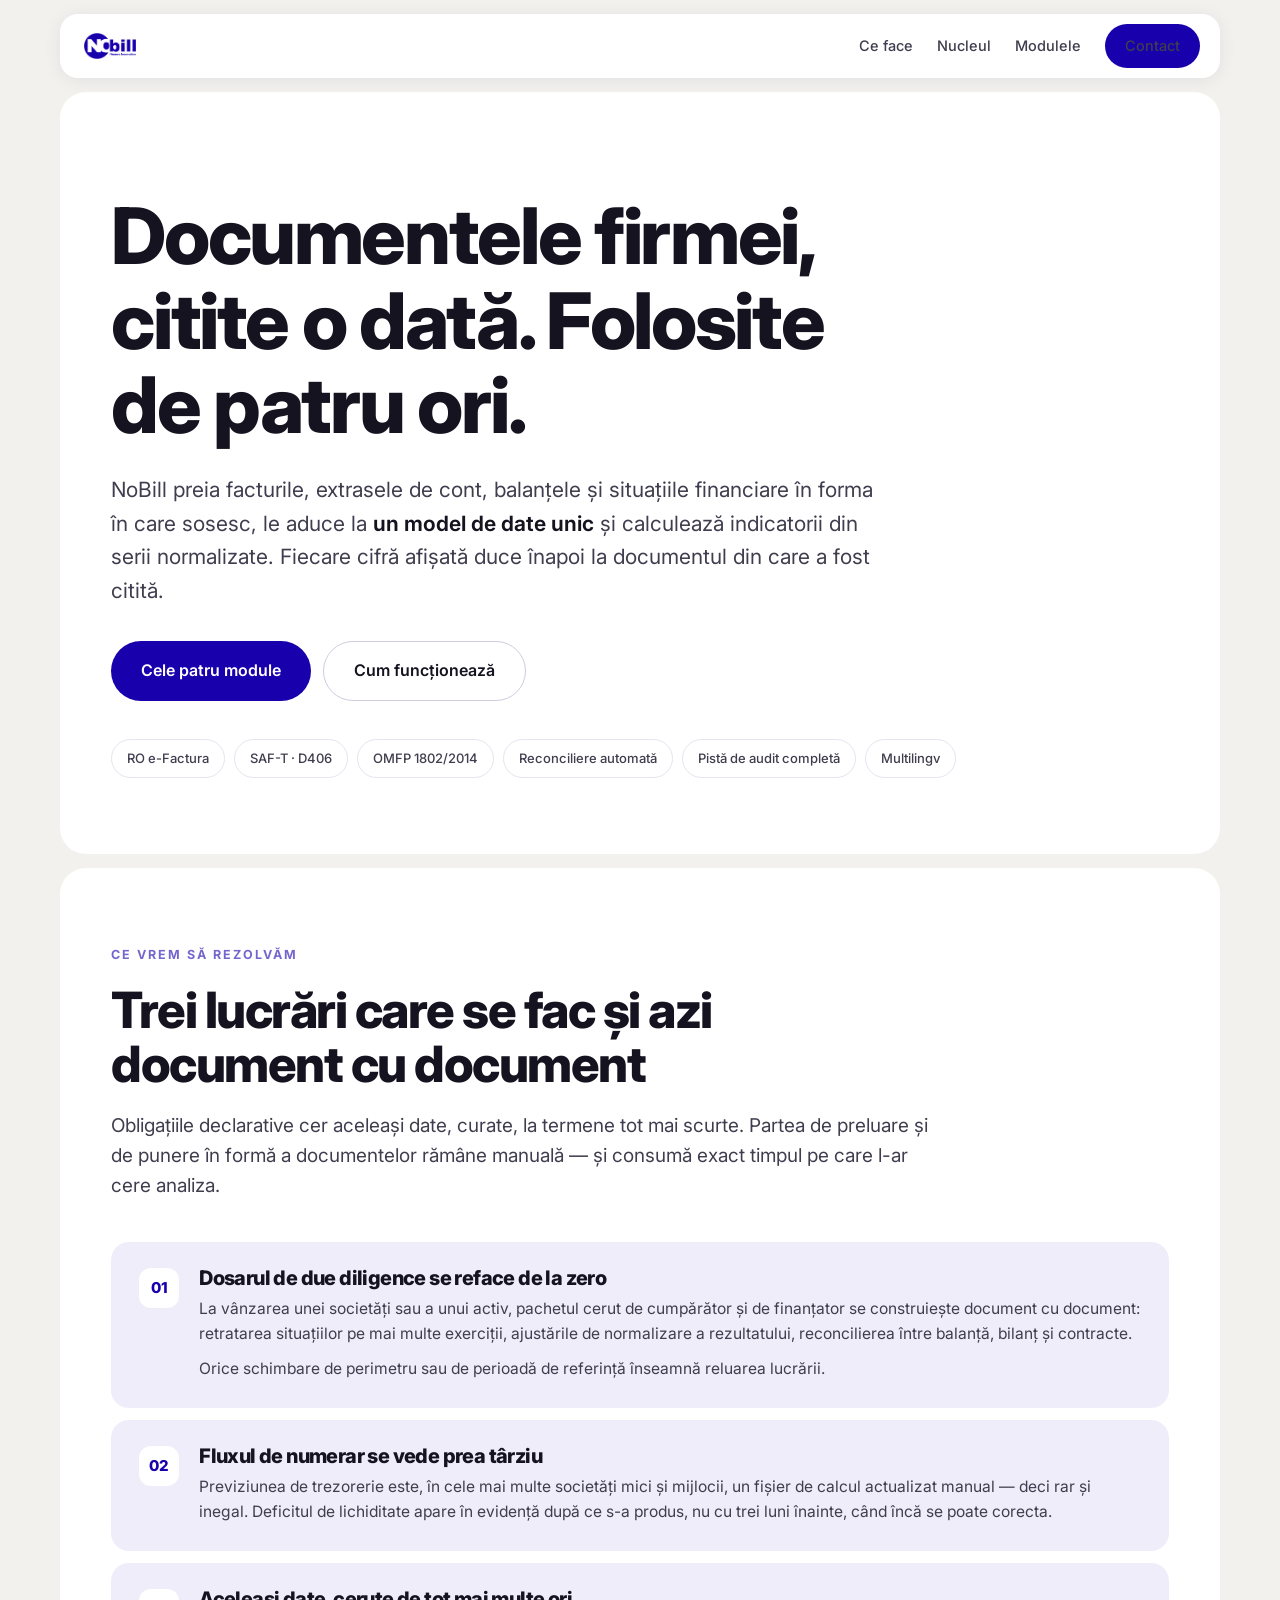
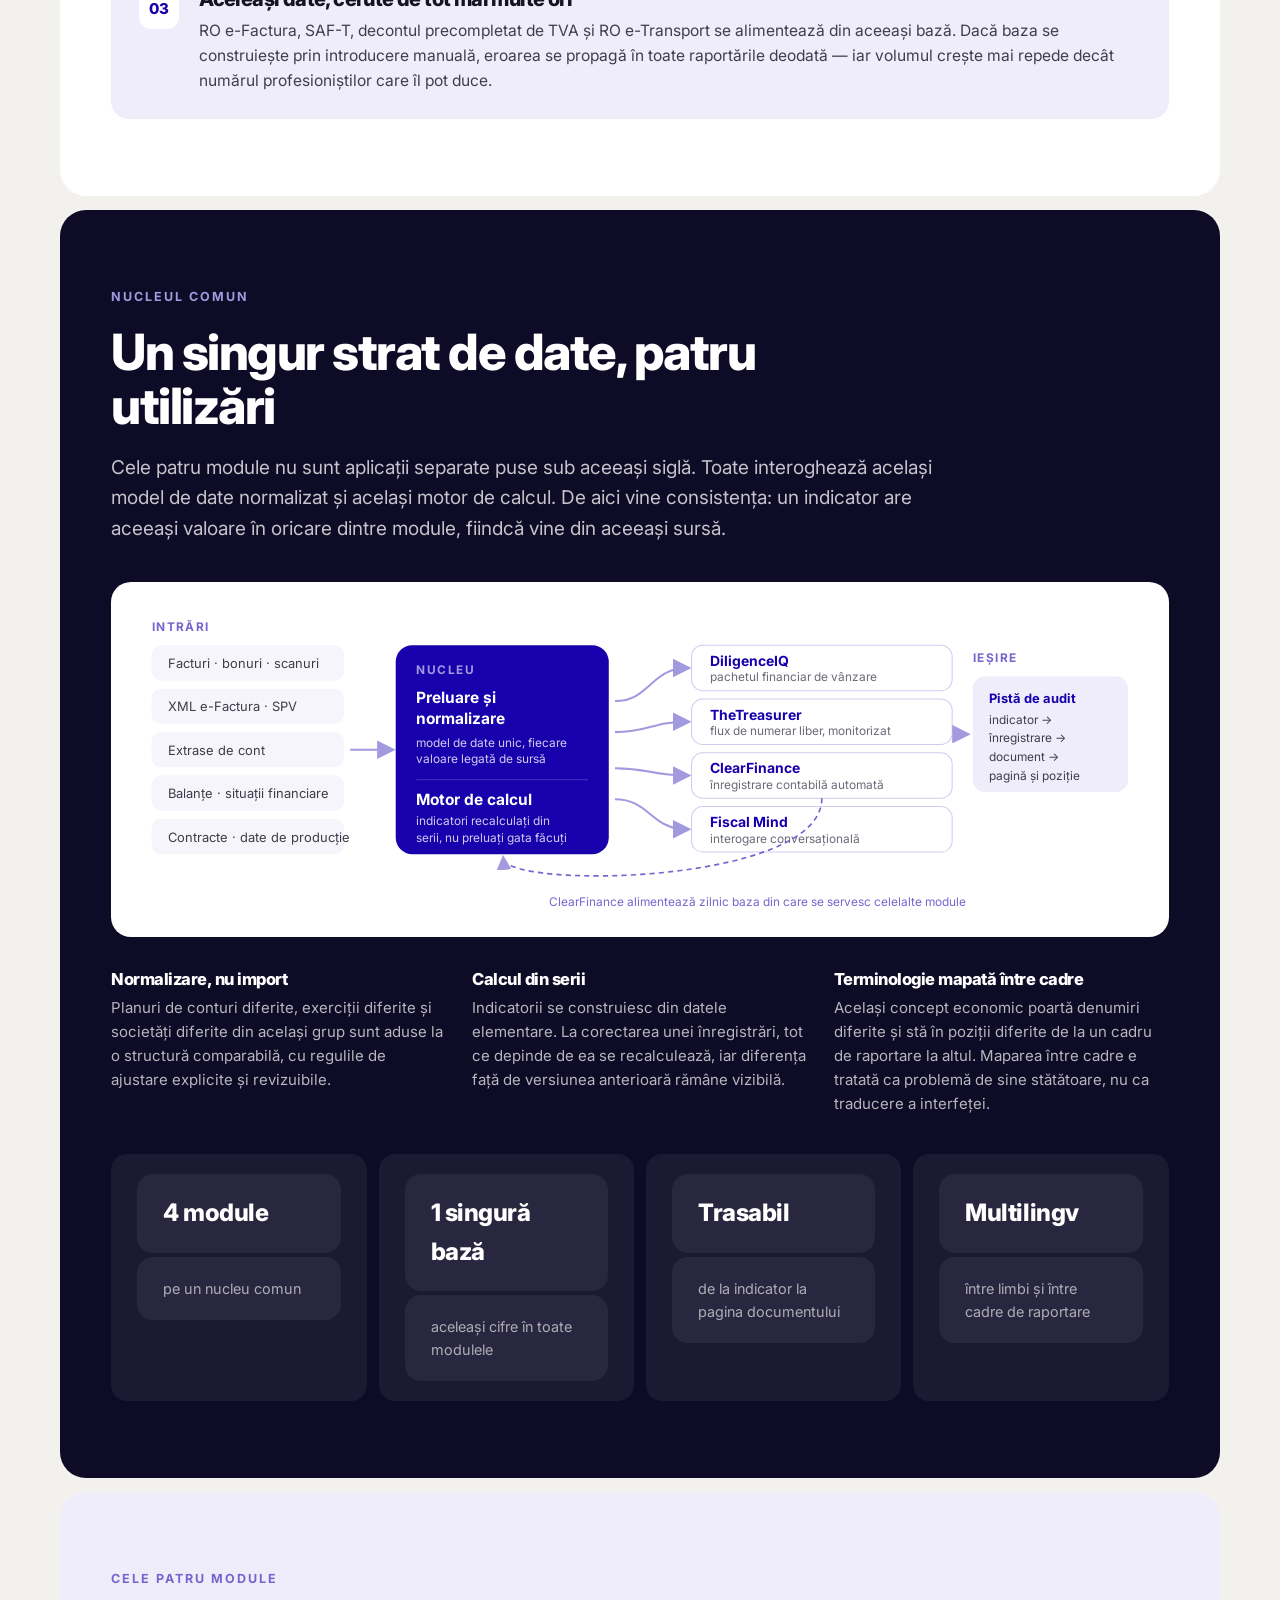
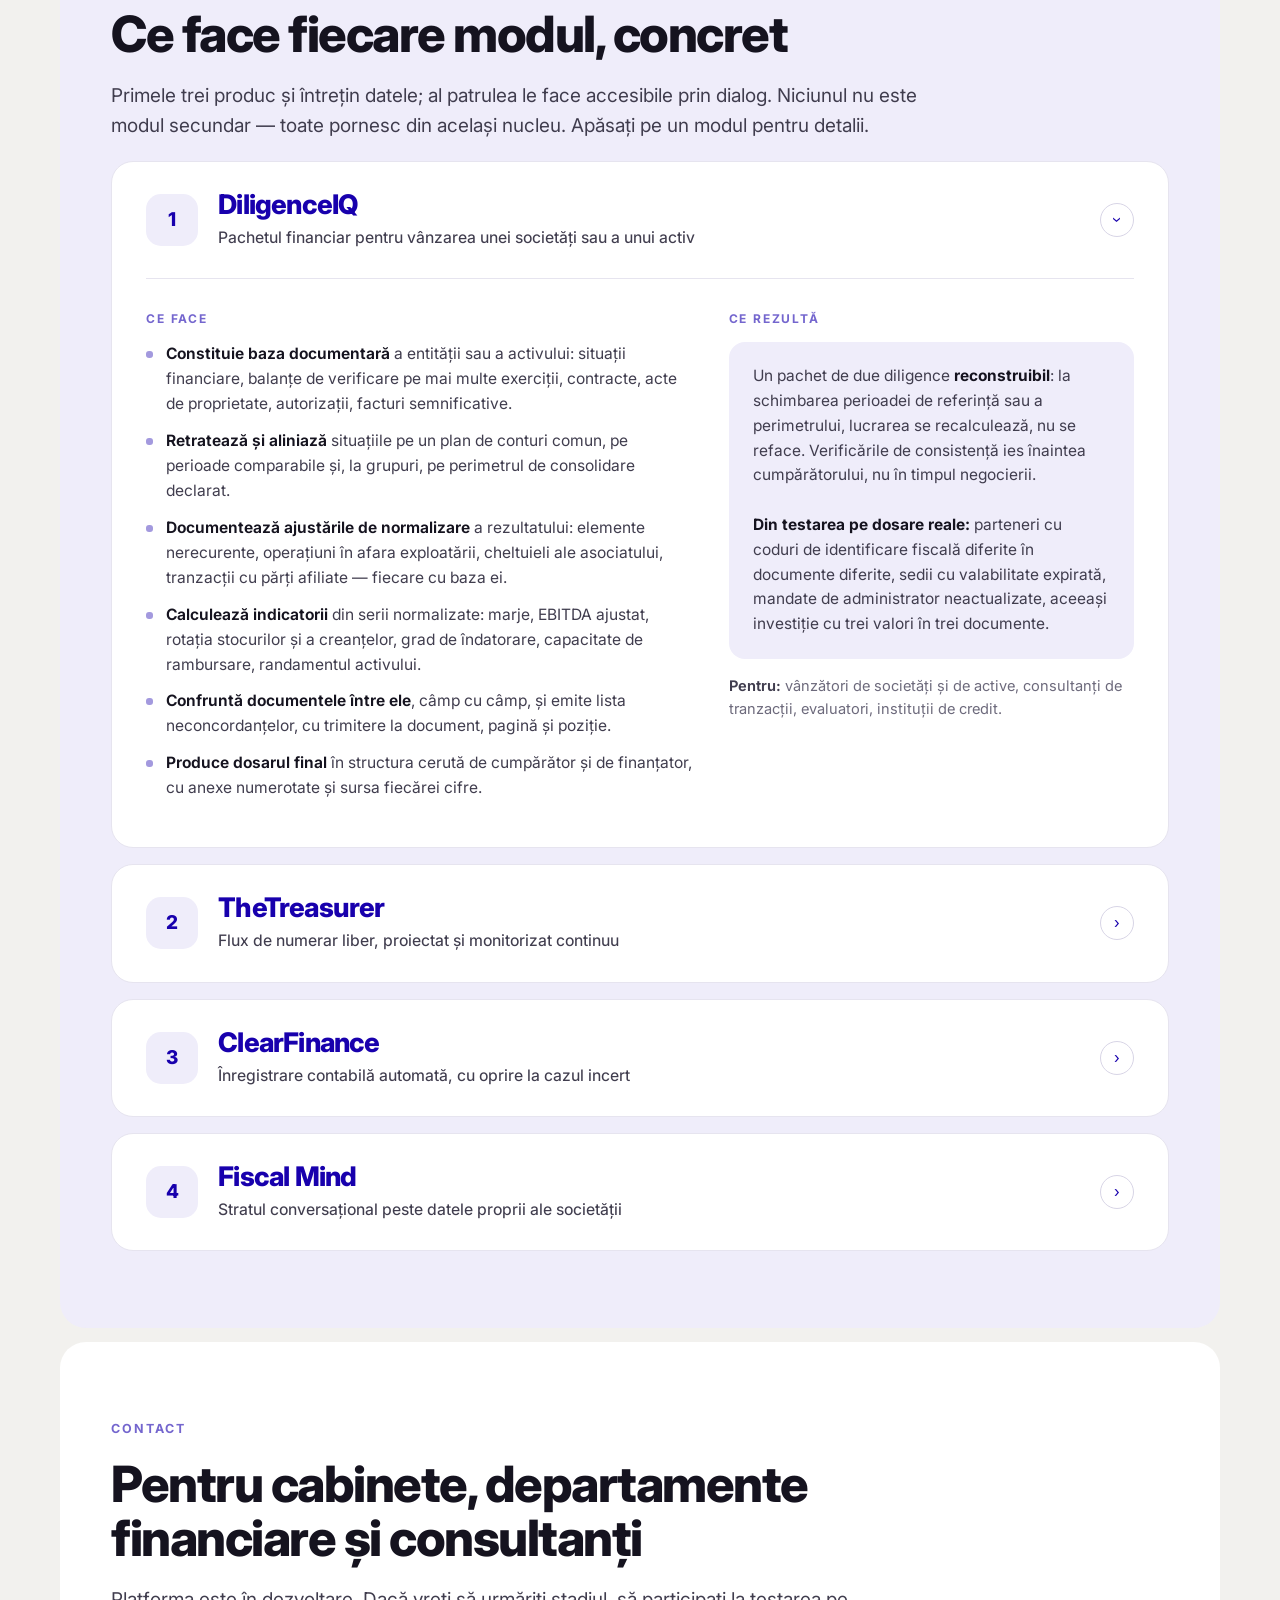
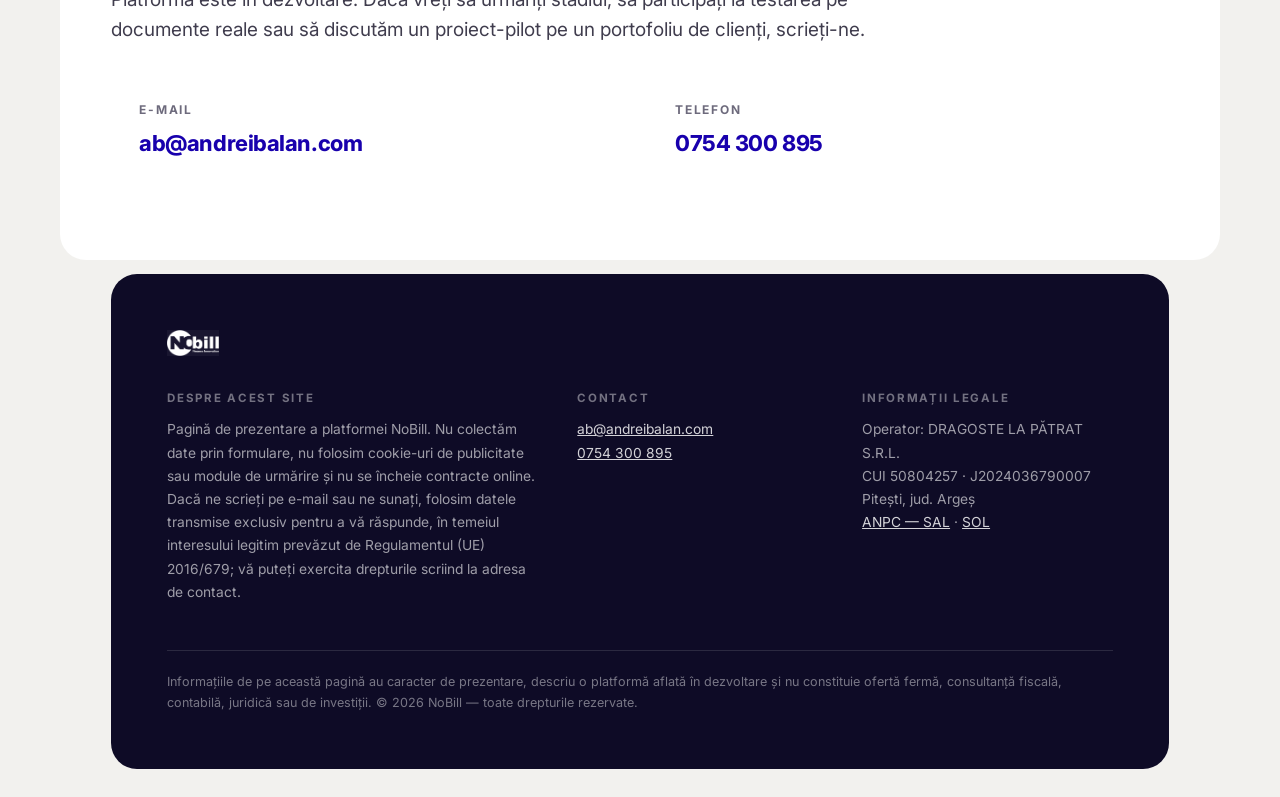
==== index.html @ 93819a1f "Site de prezentare NoBill Co-Authored-By: Claude Opus 5 <noreply@anthropic.com>" ====
<!DOCTYPE html>
<html lang="ro">
<head>
<meta charset="utf-8">
<meta name="viewport" content="width=device-width, initial-scale=1">
<title>NoBill — platformă financiară cu patru module</title>
<meta name="description" content="NoBill citește documentele financiare ale unei societăți, le aduce la un model de date unic și calculează indicatorii cu trasabilitate până la documentul-sursă. Patru module: DiligenceIQ, TheTreasurer, ClearFinance, Fiscal Mind.">
<link rel="icon" href="assets/favicon.png" type="image/png">
<meta property="og:title" content="NoBill — Finance Innovation">
<meta property="og:description" content="Patru module pe un nucleu comun de preluare, normalizare și calcul al datelor financiare.">
<meta property="og:image" content="assets/nobill-logo.png">
<meta property="og:type" content="website">
<link rel="preconnect" href="https://fonts.googleapis.com">
<link rel="preconnect" href="https://fonts.gstatic.com" crossorigin>
<link href="https://fonts.googleapis.com/css2?family=Inter:wght@400;500;600;700;800&display=swap" rel="stylesheet">
<style>
:root{
  --b:#1800AD; --b80:#4633BD; --b60:#7466CE; --b40:#A399DE; --b20:#D1CCEF;
  --tint:#EFEDFA; --tint2:#F6F5FC;
  --paper:#F2F1EE; --wh:#fff; --dark:#0E0B26;
  --ink:#15131f; --ink2:#403d4e; --mut:#6d6a7c; --line:#e6e4ef;
  --r:26px;
}
*{box-sizing:border-box}
html{scroll-behavior:smooth}
body{
  margin:0; background:var(--paper); color:var(--ink);
  font-family:"Inter",-apple-system,BlinkMacSystemFont,"Segoe UI",Helvetica,Arial,sans-serif;
  font-size:17px; line-height:1.6; -webkit-font-smoothing:antialiased;
}
h1,h2,h3,h4{margin:0; line-height:1.08; letter-spacing:-.03em; font-weight:800}
p{margin:0 0 1em}
a{color:var(--b)}
.wrap{max-width:1160px; margin:0 auto; padding:0 22px}
.inner{max-width:1160px; margin:0 auto; padding:0 clamp(22px,4vw,56px)}

/* ---------- nav ---------- */
.nav{position:sticky; top:14px; z-index:60; padding:0 14px; margin-top:14px}
.nav .bar{
  max-width:1160px; margin:0 auto; background:#fff; border-radius:18px;
  box-shadow:0 2px 18px rgba(20,16,60,.07);
  height:64px; display:flex; align-items:center; gap:26px; padding:0 20px 0 24px;
}
.nav img{height:26px; width:auto; display:block}
.nav .links{margin-left:auto; display:flex; align-items:center; gap:24px}
.nav .links a{color:var(--ink2); text-decoration:none; font-size:14.5px; font-weight:500}
.nav .links a:hover{color:var(--b)}
.nav .pill{
  background:var(--b); color:#fff; padding:10px 20px; border-radius:999px;
  font-weight:600; font-size:14.5px;
}
.nav .pill:hover{background:#13008c; color:#fff}
@media(max-width:820px){ .nav .links a:not(.pill){display:none} }

/* ---------- blocks ---------- */
.block{
  max-width:1160px; margin:14px auto 0; border-radius:var(--r);
  padding:clamp(38px,6vw,86px) clamp(22px,4vw,56px); background:#fff;
}
.block.paper{background:transparent; padding-left:clamp(22px,4vw,56px)}
.block.tint{background:var(--tint)}
.block.dark{background:var(--dark); color:#fff}
@media(max-width:620px){ .block{margin:10px 10px 0; border-radius:20px} .nav{padding:0 10px} }

.eyebrow{font-size:12.5px; letter-spacing:.16em; text-transform:uppercase; font-weight:700; color:var(--b60); margin-bottom:18px}
.dark .eyebrow{color:var(--b40)}
h2{font-size:clamp(30px,4.6vw,50px); max-width:22ch; margin-bottom:20px}
.lead{font-size:clamp(16.5px,1.6vw,19px); color:var(--ink2); max-width:70ch}
.dark .lead{color:rgba(255,255,255,.76)}

/* ---------- hero ---------- */
.hero{padding:clamp(54px,8vw,104px) clamp(22px,4vw,56px) clamp(44px,6vw,76px)}
.hero h1{font-size:clamp(40px,7.2vw,78px); max-width:15ch; margin-bottom:26px}
.hero .sub{font-size:clamp(17px,1.9vw,21px); color:var(--ink2); max-width:60ch; margin-bottom:34px}
.hero .sub b{color:var(--ink); font-weight:650}
.btns{display:flex; flex-wrap:wrap; gap:12px}
.btn{
  display:inline-flex; align-items:center; gap:10px; padding:16px 30px; border-radius:999px;
  text-decoration:none; font-weight:600; font-size:16px;
}
.btn-p{background:var(--b); color:#fff}
.btn-p:hover{background:#13008c; color:#fff}
.btn-g{background:transparent; color:var(--ink); border:1.5px solid #cfccdd}
.btn-g:hover{border-color:var(--b); color:var(--b)}
.pills{display:flex; flex-wrap:wrap; gap:9px; margin-top:38px}
.pills span{
  font-size:13px; font-weight:500; color:var(--ink2); background:#fff;
  border:1px solid var(--line); padding:8px 15px; border-radius:999px;
}

/* ---------- rows (lista cu sageata) ---------- */
.rows{margin-top:40px; display:flex; flex-direction:column; gap:12px}
.row{
  background:var(--tint); border-radius:18px; padding:26px 28px;
  display:grid; grid-template-columns:40px 1fr; gap:20px; align-items:start;
}
.row .ic{
  width:40px; height:40px; border-radius:12px; background:#fff; color:var(--b);
  display:flex; align-items:center; justify-content:center; font-weight:800; font-size:15px;
}
.row h3{font-size:20px; margin-bottom:8px}
.row p{font-size:15.6px; color:var(--ink2); margin:0}
.row p + p{margin-top:.6em}

/* ---------- flow ---------- */
.flowcard{
  margin-top:38px; background:#fff; border-radius:20px; padding:26px 22px 18px; overflow-x:auto;
}
.dark .flowcard{background:#fff}
.flowcard svg{display:block; width:100%; height:auto; min-width:700px}
.three{display:grid; grid-template-columns:repeat(3,1fr); gap:26px; margin-top:34px}
@media(max-width:860px){ .three{grid-template-columns:1fr; gap:20px} }
.three h4{font-size:16.5px; margin-bottom:8px; color:#fff}
.three p{font-size:15px; color:rgba(255,255,255,.7); margin:0}

/* ---------- module ---------- */
.mod{
  background:#fff; border-radius:22px; margin-top:16px; overflow:hidden;
  border:1px solid var(--line);
}
.mod summary{list-style:none; cursor:pointer}
.mod summary::-webkit-details-marker{display:none}
.mhead{
  display:grid; grid-template-columns:52px 1fr 34px; gap:20px; align-items:center;
  padding:28px clamp(20px,3vw,34px);
}
.mbadge{
  width:52px; height:52px; border-radius:15px; background:var(--tint); color:var(--b);
  display:flex; align-items:center; justify-content:center; font-weight:800; font-size:19px;
}
.mhead h3{font-size:clamp(22px,2.6vw,27px); color:var(--b); margin-bottom:6px}
.mhead .role{font-size:15.8px; color:var(--ink2); font-weight:450; letter-spacing:0}
.chev{
  width:34px; height:34px; border-radius:999px; border:1.5px solid #d8d5e6; color:var(--b);
  display:flex; align-items:center; justify-content:center; font-size:15px; transition:transform .2s;
}
details[open] .chev{transform:rotate(90deg)}
.mbody{padding:0 clamp(20px,3vw,34px) 34px}
.mgrid{display:grid; grid-template-columns:1.15fr .85fr; gap:34px; padding-top:6px; border-top:1px solid var(--line)}
@media(max-width:880px){ .mgrid{grid-template-columns:1fr; gap:24px} }
h5{font-size:12px; letter-spacing:.15em; text-transform:uppercase; color:var(--b60); font-weight:700; margin:24px 0 14px}
.fn{list-style:none; margin:0; padding:0}
.fn li{position:relative; padding-left:20px; margin-bottom:12px; font-size:15.6px; color:var(--ink2)}
.fn li:before{content:""; position:absolute; left:0; top:9px; width:7px; height:7px; border-radius:3px; background:var(--b40)}
.fn li b{color:var(--ink); font-weight:650}
.out{background:var(--tint); border-radius:16px; padding:22px 24px; font-size:15.5px; color:var(--ink2)}
.out b{color:var(--ink)}
.for{margin-top:16px; font-size:14.6px; color:var(--mut)}
.for b{color:var(--ink2); font-weight:650}

/* ---------- stats ---------- */
.stats{display:flex; flex-wrap:wrap; gap:12px; margin-top:38px}
.stats div{background:#fff; border-radius:16px; padding:20px 26px; min-width:180px; flex:1}
.dark .stats div{background:rgba(255,255,255,.06)}
.stats .n{font-size:24px; font-weight:800; color:#fff; letter-spacing:-.02em}
.stats .l{font-size:14.4px; color:rgba(255,255,255,.62); margin-top:4px}

/* ---------- contact ---------- */
.cta-grid{display:flex; flex-wrap:wrap; gap:14px; margin-top:32px}
.cta-grid a{
  background:#fff; border-radius:18px; padding:22px 28px; text-decoration:none; min-width:260px; flex:1;
  display:block;
}
.cta-grid span{display:block; font-size:12px; letter-spacing:.15em; text-transform:uppercase; color:var(--mut); margin-bottom:7px; font-weight:700}
.cta-grid strong{font-size:22px; color:var(--b); font-weight:750; letter-spacing:-.02em}

/* ---------- footer ---------- */
footer{max-width:1160px; margin:14px auto 28px; padding:0 clamp(22px,4vw,56px)}
.fcard{background:var(--dark); border-radius:var(--r); padding:clamp(32px,5vw,56px); color:rgba(255,255,255,.6); font-size:13.8px; line-height:1.68}
.fcard img{height:26px; width:auto; margin-bottom:26px}
.fgrid{display:grid; grid-template-columns:1.5fr 1fr 1fr; gap:34px}
@media(max-width:820px){ .fgrid{grid-template-columns:1fr; gap:24px} }
.fcard h6{font-size:11.5px; letter-spacing:.15em; text-transform:uppercase; color:rgba(255,255,255,.42); margin:0 0 10px; font-weight:700}
.fcard a{color:rgba(255,255,255,.82)}
.legal{margin-top:32px; padding-top:20px; border-top:1px solid rgba(255,255,255,.12); font-size:12.6px; color:rgba(255,255,255,.44)}
@media(max-width:620px){ footer{margin:10px 10px 18px; padding:0} }
</style>
</head>
<body>

<header class="nav">
  <div class="bar">
    <img src="assets/nobill-logo.png" alt="NoBill">
    <div class="links">
      <a href="#ce-face">Ce face</a>
      <a href="#nucleu">Nucleul</a>
      <a href="#module">Modulele</a>
      <a href="#contact" class="pill">Contact</a>
    </div>
  </div>
</header>

<!-- ===== HERO ===== -->
<div class="block hero">
  <h1>Documentele firmei, citite o dată. Folosite de patru ori.</h1>
  <p class="sub">
    NoBill preia facturile, extrasele de cont, balanțele și situațiile financiare în forma în care
    sosesc, le aduce la <b>un model de date unic</b> și calculează indicatorii din serii normalizate.
    Fiecare cifră afișată duce înapoi la documentul din care a fost citită.
  </p>
  <div class="btns">
    <a class="btn btn-p" href="#module">Cele patru module</a>
    <a class="btn btn-g" href="#nucleu">Cum funcționează</a>
  </div>
  <div class="pills">
    <span>RO e-Factura</span>
    <span>SAF-T · D406</span>
    <span>OMFP 1802/2014</span>
    <span>Reconciliere automată</span>
    <span>Pistă de audit completă</span>
    <span>Multilingv</span>
  </div>
</div>

<!-- ===== CE FACE ===== -->
<div class="block" id="ce-face">
  <div class="eyebrow">Ce vrem să rezolvăm</div>
  <h2>Trei lucrări care se fac și azi document cu document</h2>
  <p class="lead">
    Obligațiile declarative cer aceleași date, curate, la termene tot mai scurte. Partea de preluare
    și de punere în formă a documentelor rămâne manuală — și consumă exact timpul pe care l-ar cere analiza.
  </p>

  <div class="rows">
    <div class="row">
      <div class="ic">01</div>
      <div>
        <h3>Dosarul de due diligence se reface de la zero</h3>
        <p>
          La vânzarea unei societăți sau a unui activ, pachetul cerut de cumpărător și de finanțator se
          construiește document cu document: retratarea situațiilor pe mai multe exerciții, ajustările de
          normalizare a rezultatului, reconcilierea între balanță, bilanț și contracte.
        </p>
        <p>Orice schimbare de perimetru sau de perioadă de referință înseamnă reluarea lucrării.</p>
      </div>
    </div>

    <div class="row">
      <div class="ic">02</div>
      <div>
        <h3>Fluxul de numerar se vede prea târziu</h3>
        <p>
          Previziunea de trezorerie este, în cele mai multe societăți mici și mijlocii, un fișier de calcul
          actualizat manual — deci rar și inegal. Deficitul de lichiditate apare în evidență după ce s-a
          produs, nu cu trei luni înainte, când încă se poate corecta.
        </p>
      </div>
    </div>

    <div class="row">
      <div class="ic">03</div>
      <div>
        <h3>Aceleași date, cerute de tot mai multe ori</h3>
        <p>
          RO e-Factura, SAF-T, decontul precompletat de TVA și RO e-Transport se alimentează din aceeași
          bază. Dacă baza se construiește prin introducere manuală, eroarea se propagă în toate raportările
          deodată — iar volumul crește mai repede decât numărul profesioniștilor care îl pot duce.
        </p>
      </div>
    </div>
  </div>
</div>

<!-- ===== NUCLEU ===== -->
<div class="block dark" id="nucleu">
  <div class="eyebrow">Nucleul comun</div>
  <h2>Un singur strat de date, patru utilizări</h2>
  <p class="lead">
    Cele patru module nu sunt aplicații separate puse sub aceeași siglă. Toate interoghează același model
    de date normalizat și același motor de calcul. De aici vine consistența: un indicator are aceeași
    valoare în oricare dintre module, fiindcă vine din aceeași sursă.
  </p>

  <div class="flowcard">
    <svg viewBox="0 0 980 300" xmlns="http://www.w3.org/2000/svg" role="img"
         aria-label="Documentele intră în stratul de preluare și normalizare, trec prin motorul de calcul și alimentează cele patru module, cu pistă de audit la ieșire">
      <defs>
        <marker id="ar" markerWidth="9" markerHeight="9" refX="7" refY="4.5" orient="auto">
          <path d="M0 0 L9 4.5 L0 9 z" fill="#A399DE"/>
        </marker>
      </defs>

      <text x="18" y="22" font-size="11.5" font-weight="700" fill="#7466CE" letter-spacing="1.4">INTRĂRI</text>
      <g font-size="12.5" fill="#3d3d49">
        <rect x="18" y="36" width="186" height="34" rx="9" fill="#F6F5FC"/>
        <text x="34" y="58">Facturi · bonuri · scanuri</text>
        <rect x="18" y="78" width="186" height="34" rx="9" fill="#F6F5FC"/>
        <text x="34" y="100">XML e-Factura · SPV</text>
        <rect x="18" y="120" width="186" height="34" rx="9" fill="#F6F5FC"/>
        <text x="34" y="142">Extrase de cont</text>
        <rect x="18" y="162" width="186" height="34" rx="9" fill="#F6F5FC"/>
        <text x="34" y="184">Balanțe · situații financiare</text>
        <rect x="18" y="204" width="186" height="34" rx="9" fill="#F6F5FC"/>
        <text x="34" y="226">Contracte · date de producție</text>
      </g>

      <path d="M210 137 C 228 137, 234 137, 250 137" stroke="#A399DE" stroke-width="2" fill="none" marker-end="url(#ar)"/>

      <rect x="254" y="36" width="206" height="202" rx="16" fill="#1800AD"/>
      <text x="274" y="64" font-size="11.5" font-weight="700" fill="#A399DE" letter-spacing="1.4">NUCLEU</text>
      <text x="274" y="92" font-size="15" font-weight="700" fill="#fff">Preluare și</text>
      <text x="274" y="112" font-size="15" font-weight="700" fill="#fff">normalizare</text>
      <text x="274" y="134" font-size="11.5" fill="#D1CCEF">model de date unic, fiecare</text>
      <text x="274" y="150" font-size="11.5" fill="#D1CCEF">valoare legată de sursă</text>
      <line x1="274" y1="166" x2="440" y2="166" stroke="#4633BD" stroke-width="1"/>
      <text x="274" y="190" font-size="15" font-weight="700" fill="#fff">Motor de calcul</text>
      <text x="274" y="210" font-size="11.5" fill="#D1CCEF">indicatori recalculați din</text>
      <text x="274" y="226" font-size="11.5" fill="#D1CCEF">serii, nu preluați gata făcuți</text>

      <path d="M466 90 C 500 90, 500 58, 536 58" stroke="#A399DE" stroke-width="2" fill="none" marker-end="url(#ar)"/>
      <path d="M466 120 C 500 120, 500 110, 536 110" stroke="#A399DE" stroke-width="2" fill="none" marker-end="url(#ar)"/>
      <path d="M466 155 C 500 155, 500 162, 536 162" stroke="#A399DE" stroke-width="2" fill="none" marker-end="url(#ar)"/>
      <path d="M466 185 C 500 185, 500 214, 536 214" stroke="#A399DE" stroke-width="2" fill="none" marker-end="url(#ar)"/>

      <g>
        <rect x="540" y="36" width="252" height="44" rx="11" fill="#fff" stroke="#D1CCEF"/>
        <text x="558" y="56" font-size="13.5" font-weight="700" fill="#1800AD">DiligenceIQ</text>
        <text x="558" y="71" font-size="11.5" fill="#6a6a78">pachetul financiar de vânzare</text>

        <rect x="540" y="88" width="252" height="44" rx="11" fill="#fff" stroke="#D1CCEF"/>
        <text x="558" y="108" font-size="13.5" font-weight="700" fill="#1800AD">TheTreasurer</text>
        <text x="558" y="123" font-size="11.5" fill="#6a6a78">flux de numerar liber, monitorizat</text>

        <rect x="540" y="140" width="252" height="44" rx="11" fill="#fff" stroke="#D1CCEF"/>
        <text x="558" y="160" font-size="13.5" font-weight="700" fill="#1800AD">ClearFinance</text>
        <text x="558" y="175" font-size="11.5" fill="#6a6a78">înregistrare contabilă automată</text>

        <rect x="540" y="192" width="252" height="44" rx="11" fill="#fff" stroke="#D1CCEF"/>
        <text x="558" y="212" font-size="13.5" font-weight="700" fill="#1800AD">Fiscal Mind</text>
        <text x="558" y="227" font-size="11.5" fill="#6a6a78">interogare conversațională</text>
      </g>

      <path d="M666 184 C 666 268, 360 272, 358 242" stroke="#7466CE" stroke-width="1.6" fill="none"
            stroke-dasharray="5 4" marker-end="url(#ar)"/>
      <text x="402" y="288" font-size="11.5" fill="#7466CE">ClearFinance alimentează zilnic baza din care se servesc celelalte module</text>

      <text x="812" y="52" font-size="11.5" font-weight="700" fill="#7466CE" letter-spacing="1.4">IEȘIRE</text>
      <rect x="812" y="66" width="150" height="112" rx="12" fill="#EFEDFA"/>
      <text x="828" y="92" font-size="12.5" font-weight="700" fill="#1800AD">Pistă de audit</text>
      <text x="828" y="112" font-size="11.5" fill="#3d3d49">indicator →</text>
      <text x="828" y="130" font-size="11.5" fill="#3d3d49">înregistrare →</text>
      <text x="828" y="148" font-size="11.5" fill="#3d3d49">document →</text>
      <text x="828" y="166" font-size="11.5" fill="#3d3d49">pagină și poziție</text>
      <path d="M796 122 L 806 122" stroke="#A399DE" stroke-width="2" marker-end="url(#ar)"/>
    </svg>
  </div>

  <div class="three">
    <div>
      <h4>Normalizare, nu import</h4>
      <p>Planuri de conturi diferite, exerciții diferite și societăți diferite din același grup sunt aduse
         la o structură comparabilă, cu regulile de ajustare explicite și revizuibile.</p>
    </div>
    <div>
      <h4>Calcul din serii</h4>
      <p>Indicatorii se construiesc din datele elementare. La corectarea unei înregistrări, tot ce depinde
         de ea se recalculează, iar diferența față de versiunea anterioară rămâne vizibilă.</p>
    </div>
    <div>
      <h4>Terminologie mapată între cadre</h4>
      <p>Același concept economic poartă denumiri diferite și stă în poziții diferite de la un cadru de
         raportare la altul. Maparea între cadre e tratată ca problemă de sine stătătoare, nu ca traducere
         a interfeței.</p>
    </div>
  </div>

  <div class="stats">
    <div><div class="n">4 module</div><div class="l">pe un nucleu comun</div></div>
    <div><div class="n">1 singură bază</div><div class="l">aceleași cifre în toate modulele</div></div>
    <div><div class="n">Trasabil</div><div class="l">de la indicator la pagina documentului</div></div>
    <div><div class="n">Multilingv</div><div class="l">între limbi și între cadre de raportare</div></div>
  </div>
</div>

<!-- ===== MODULE ===== -->
<div class="block tint" id="module">
  <div class="eyebrow">Cele patru module</div>
  <h2>Ce face fiecare modul, concret</h2>
  <p class="lead">
    Primele trei produc și întrețin datele; al patrulea le face accesibile prin dialog. Niciunul nu este
    modul secundar — toate pornesc din același nucleu. Apăsați pe un modul pentru detalii.
  </p>

  <!-- 1 -->
  <details class="mod" open>
    <summary>
      <div class="mhead">
        <div class="mbadge">1</div>
        <div>
          <h3>DiligenceIQ</h3>
          <div class="role">Pachetul financiar pentru vânzarea unei societăți sau a unui activ</div>
        </div>
        <div class="chev">›</div>
      </div>
    </summary>
    <div class="mbody">
      <div class="mgrid">
        <div>
          <h5>Ce face</h5>
          <ul class="fn">
            <li><b>Constituie baza documentară</b> a entității sau a activului: situații financiare, balanțe de verificare pe mai multe exerciții, contracte, acte de proprietate, autorizații, facturi semnificative.</li>
            <li><b>Retratează și aliniază</b> situațiile pe un plan de conturi comun, pe perioade comparabile și, la grupuri, pe perimetrul de consolidare declarat.</li>
            <li><b>Documentează ajustările de normalizare</b> a rezultatului: elemente nerecurente, operațiuni în afara exploatării, cheltuieli ale asociatului, tranzacții cu părți afiliate — fiecare cu baza ei.</li>
            <li><b>Calculează indicatorii</b> din serii normalizate: marje, EBITDA ajustat, rotația stocurilor și a creanțelor, grad de îndatorare, capacitate de rambursare, randamentul activului.</li>
            <li><b>Confruntă documentele între ele</b>, câmp cu câmp, și emite lista neconcordanțelor, cu trimitere la document, pagină și poziție.</li>
            <li><b>Produce dosarul final</b> în structura cerută de cumpărător și de finanțator, cu anexe numerotate și sursa fiecărei cifre.</li>
          </ul>
        </div>
        <div>
          <h5>Ce rezultă</h5>
          <div class="out">
            Un pachet de due diligence <b>reconstruibil</b>: la schimbarea perioadei de referință sau a
            perimetrului, lucrarea se recalculează, nu se reface. Verificările de consistență ies înaintea
            cumpărătorului, nu în timpul negocierii.
            <br><br>
            <b>Din testarea pe dosare reale:</b> parteneri cu coduri de identificare fiscală diferite în
            documente diferite, sedii cu valabilitate expirată, mandate de administrator neactualizate,
            aceeași investiție cu trei valori în trei documente.
          </div>
          <div class="for"><b>Pentru:</b> vânzători de societăți și de active, consultanți de tranzacții, evaluatori, instituții de credit.</div>
        </div>
      </div>
    </div>
  </details>

  <!-- 2 -->
  <details class="mod">
    <summary>
      <div class="mhead">
        <div class="mbadge">2</div>
        <div>
          <h3>TheTreasurer</h3>
          <div class="role">Flux de numerar liber, proiectat și monitorizat continuu</div>
        </div>
        <div class="chev">›</div>
      </div>
    </summary>
    <div class="mbody">
      <div class="mgrid">
        <div>
          <h5>Ce face</h5>
          <ul class="fn">
            <li><b>Preia încasările și plățile</b> din extrasele de cont și din facturile emise și primite, pe măsură ce se produc, fără introducere manuală.</li>
            <li><b>Deduce angajamentele ferme</b>: serviciul datoriei, ratele de leasing, obligațiile fiscale cu scadențe cunoscute, investițiile contractate.</li>
            <li><b>Proiectează perioadele următoare</b> pornind de la realizat, de la termenele contractuale de plată și de la comportamentul efectiv de încasare al fiecărui client.</li>
            <li><b>Consolidează grupul</b> într-un tablou unic, cu eliminarea operațiunilor reciproce.</li>
            <li><b>Semnalează deficitul de lichiditate</b> înainte de a se produce și descompune cauza: scadență de credit, investiție programată, întârziere la încasare, sezonalitate.</li>
            <li><b>Menține trasabilitatea</b> fiecărei valori afișate până la documentul din care a fost citită.</li>
          </ul>
        </div>
        <div>
          <h5>Ce rezultă</h5>
          <div class="out">
            Previziunea de trezorerie încetează să fie o lucrare lunară și devine <b>o stare citită în orice
            moment</b>. Luna deficitară apare cu un orizont de câteva luni — suficient pentru renegociere,
            pentru factoring sau pentru amânarea unei investiții.
          </div>
          <div class="for"><b>Pentru:</b> conducerea societăților mici și mijlocii, directori financiari, grupuri de societăți.</div>
        </div>
      </div>
    </div>
  </details>

  <!-- 3 -->
  <details class="mod">
    <summary>
      <div class="mhead">
        <div class="mbadge">3</div>
        <div>
          <h3>ClearFinance</h3>
          <div class="role">Înregistrare contabilă automată, cu oprire la cazul incert</div>
        </div>
        <div class="chev">›</div>
      </div>
    </summary>
    <div class="mbody">
      <div class="mgrid">
        <div>
          <h5>Ce face</h5>
          <ul class="fn">
            <li><b>Preia documentul în orice formă</b>: XML din RO e-Factura, PDF nativ, scan sau fotografie, atașament de e-mail, document încărcat de client.</li>
            <li><b>Extrage conținutul</b>: emitent și cod de identificare fiscală, serie și număr, date de emitere și de scadență, poziții, cantități, baze, cote de TVA, total — cu validarea sumelor pe document.</li>
            <li><b>Propune încadrarea contabilă</b> și întocmește nota: conturi de terți, de cheltuială sau de imobilizări, TVA deductibilă, analitice de furnizor, după politicile societății și după istoricul de înregistrare al aceluiași partener.</li>
            <li><b>Reconciliază extrasul de cont</b> cu facturile și cu avansurile și închide partidele corespondente.</li>
            <li><b>Urmărește termenele și pragurile</b>: transmiterea în e-Factura, exigibilitatea TVA, scadențele declarative, plafoanele cu efect asupra regimului fiscal.</li>
            <li><b>Marchează cazul incert și se oprește</b> — document ilizibil, încadrare ambiguă, partener necunoscut, abatere față de istoric — în loc să producă o înregistrare doar plauzibilă.</li>
          </ul>
        </div>
        <div>
          <h5>Rolul profesionistului</h5>
          <div class="out">
            <b>Evidența se ține automat; contabilul verifică și semnează.</b> Munca de introducere și de
            punere în formă dispare; rămân judecata profesională asupra cazurilor marcate, controlul
            lucrării și asumarea ei.
            <br><br>
            Răspunderea pentru organizarea și conducerea contabilității rămâne integral a profesionistului.
            Platforma nu se substituie calității de contabil autorizat sau expert contabil.
          </div>
          <div class="for"><b>Pentru:</b> cabinete și societăți de contabilitate, departamente financiar-contabile care țin evidența intern.</div>
        </div>
      </div>
    </div>
  </details>

  <!-- 4 -->
  <details class="mod">
    <summary>
      <div class="mhead">
        <div class="mbadge">4</div>
        <div>
          <h3>Fiscal Mind</h3>
          <div class="role">Stratul conversațional peste datele proprii ale societății</div>
        </div>
        <div class="chev">›</div>
      </div>
    </summary>
    <div class="mbody">
      <div class="mgrid">
        <div>
          <h5>Ce face</h5>
          <ul class="fn">
            <li><b>Răspunde la întrebări formulate liber</b> asupra datelor societății: expunere pe client, sold de plată la o scadență, structura cheltuielilor pe perioadă, abaterea față de anul anterior.</li>
            <li><b>Calculează variante</b>: efectul unui credit nou asupra fluxului de numerar, al unei angajări, al prelungirii termenului de încasare la un client important.</li>
            <li><b>Arată baza răspunsului</b> — înregistrările și documentele pe care s-a format, nu doar cifra finală.</li>
            <li><b>Semnalează din proprie inițiativă</b> termenele apropiate și riscurile vizibile în date.</li>
            <li><b>Execută operațiuni în platformă</b> prin dialog, numai după confirmarea explicită a utilizatorului.</li>
            <li><b>Funcționează în limba utilizatorului</b>, inclusiv când investitorul sau finanțatorul nu este din România.</li>
          </ul>
        </div>
        <div>
          <h5>Limita declarată</h5>
          <div class="out">
            Fiscal Mind este <b>instrument de sprijin în decizie</b>. Explică, calculează și pregătește
            variante pe baza datelor societății.
            <br><br>
            Nu acordă consultanță fiscală și nici juridică: consultanța fiscală este rezervată prin lege
            persoanelor înscrise în Registrul Camerei Consultanților Fiscali. Decizia și răspunderea rămân
            ale administratorului.
          </div>
          <div class="for"><b>Pentru:</b> administratori și asociați care nu operează zilnic în celelalte trei module.</div>
        </div>
      </div>
    </div>
  </details>
</div>

<!-- ===== CONTACT ===== -->
<div class="block" id="contact">
  <div class="eyebrow">Contact</div>
  <h2>Pentru cabinete, departamente financiare și consultanți</h2>
  <p class="lead">
    Platforma este în dezvoltare. Dacă vreți să urmăriți stadiul, să participați la testarea pe documente
    reale sau să discutăm un proiect-pilot pe un portofoliu de clienți, scrieți-ne.
  </p>
  <div class="cta-grid">
    <a href="mailto:ab@andreibalan.com"><span>E-mail</span><strong>ab@andreibalan.com</strong></a>
    <a href="tel:+40754300895"><span>Telefon</span><strong>0754 300 895</strong></a>
  </div>
</div>

<!-- ===== FOOTER ===== -->
<footer>
  <div class="fcard">
    <img src="assets/nobill-logo-white.png" alt="NoBill">
    <div class="fgrid">
      <div>
        <h6>Despre acest site</h6>
        <p>
          Pagină de prezentare a platformei NoBill. Nu colectăm date prin formulare, nu folosim cookie-uri
          de publicitate sau module de urmărire și nu se încheie contracte online. Dacă ne scrieți pe
          e-mail sau ne sunați, folosim datele transmise exclusiv pentru a vă răspunde, în temeiul
          interesului legitim prevăzut de Regulamentul (UE) 2016/679; vă puteți exercita drepturile
          scriind la adresa de contact.
        </p>
      </div>
      <div>
        <h6>Contact</h6>
        <p>
          <a href="mailto:ab@andreibalan.com">ab@andreibalan.com</a><br>
          <a href="tel:+40754300895">0754 300 895</a>
        </p>
      </div>
      <div>
        <h6>Informații legale</h6>
        <p>
          Operator: DRAGOSTE LA PĂTRAT S.R.L.<br>
          CUI 50804257 · J2024036790007<br>
          Pitești, jud. Argeș<br>
          <a href="https://anpc.ro/ce-este-sal/" target="_blank" rel="noopener">ANPC — SAL</a> ·
          <a href="https://ec.europa.eu/consumers/odr" target="_blank" rel="noopener">SOL</a>
        </p>
      </div>
    </div>
    <div class="legal">
      Informațiile de pe această pagină au caracter de prezentare, descriu o platformă aflată în
      dezvoltare și nu constituie ofertă fermă, consultanță fiscală, contabilă, juridică sau de investiții.
      © <span id="y">2026</span> NoBill — toate drepturile rezervate.
    </div>
  </div>
</footer>

<script>document.getElementById('y').textContent=new Date().getFullYear();</script>
</body>
</html>
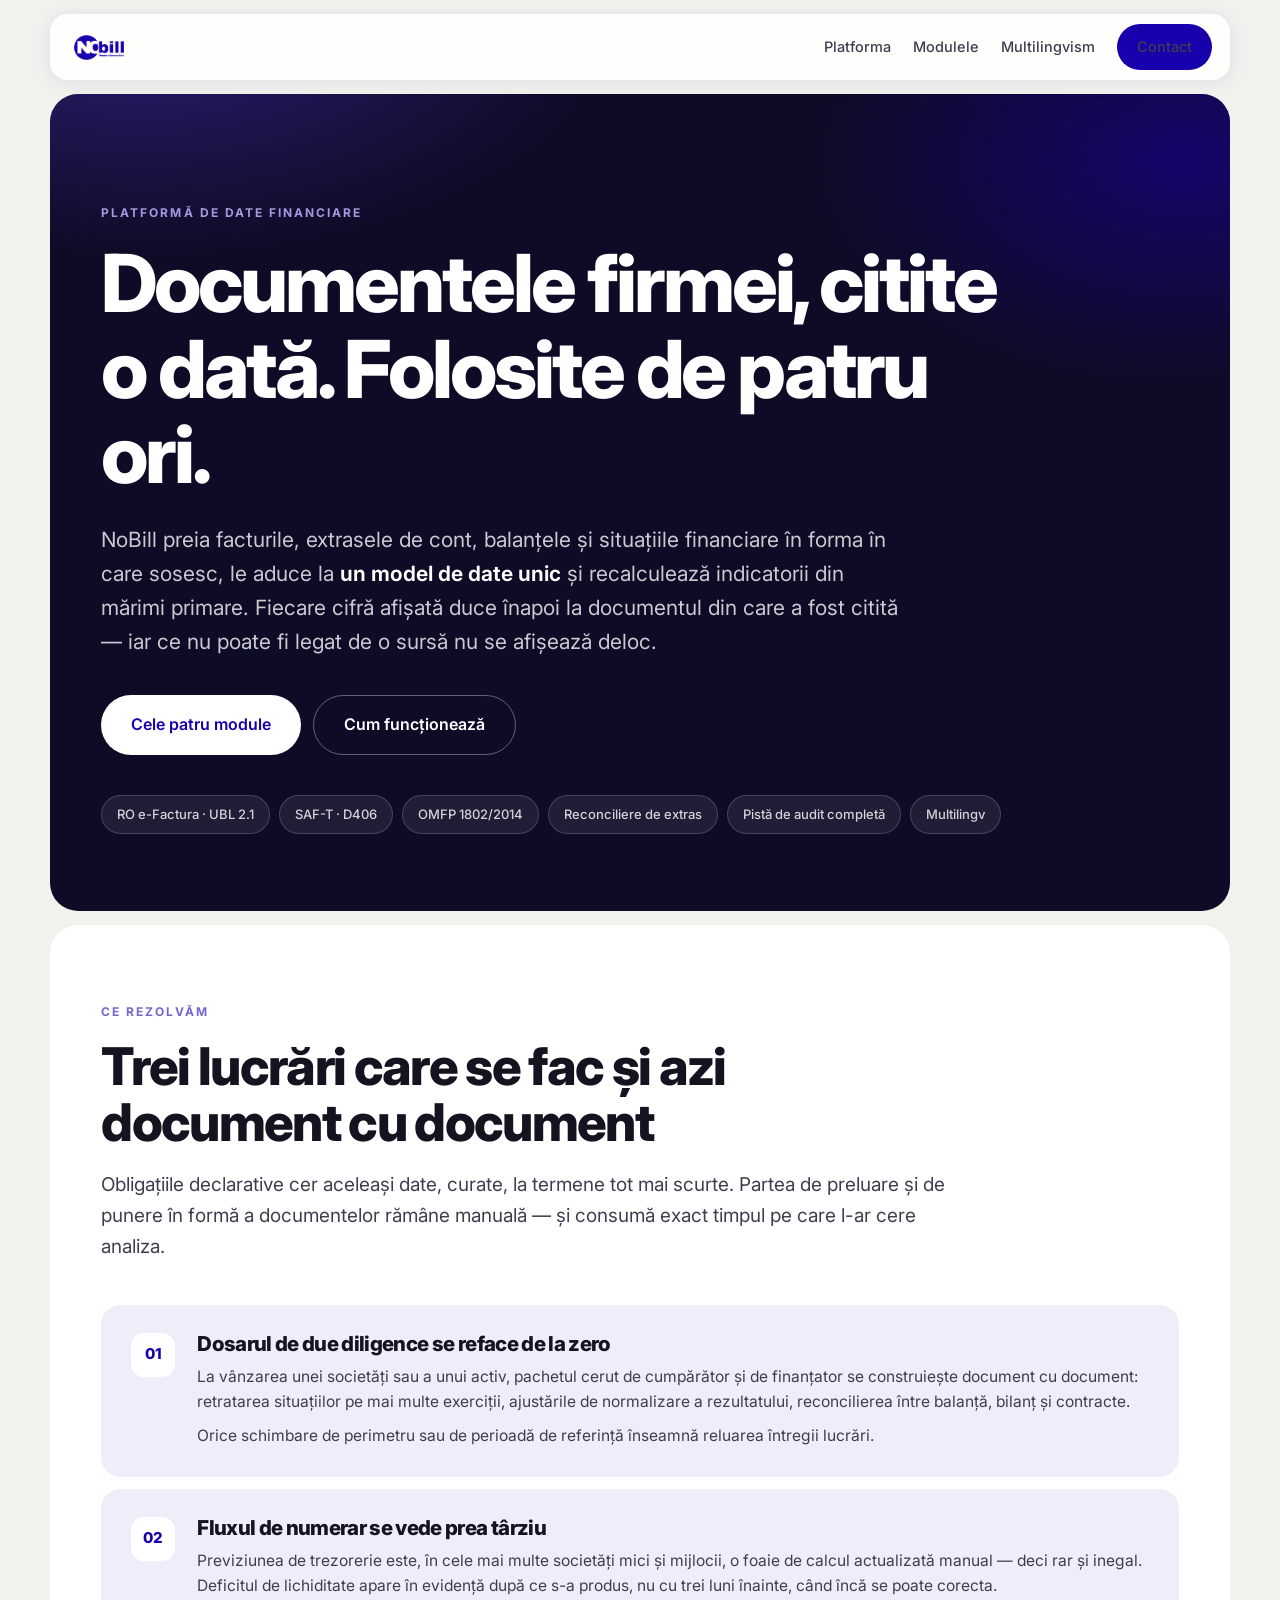
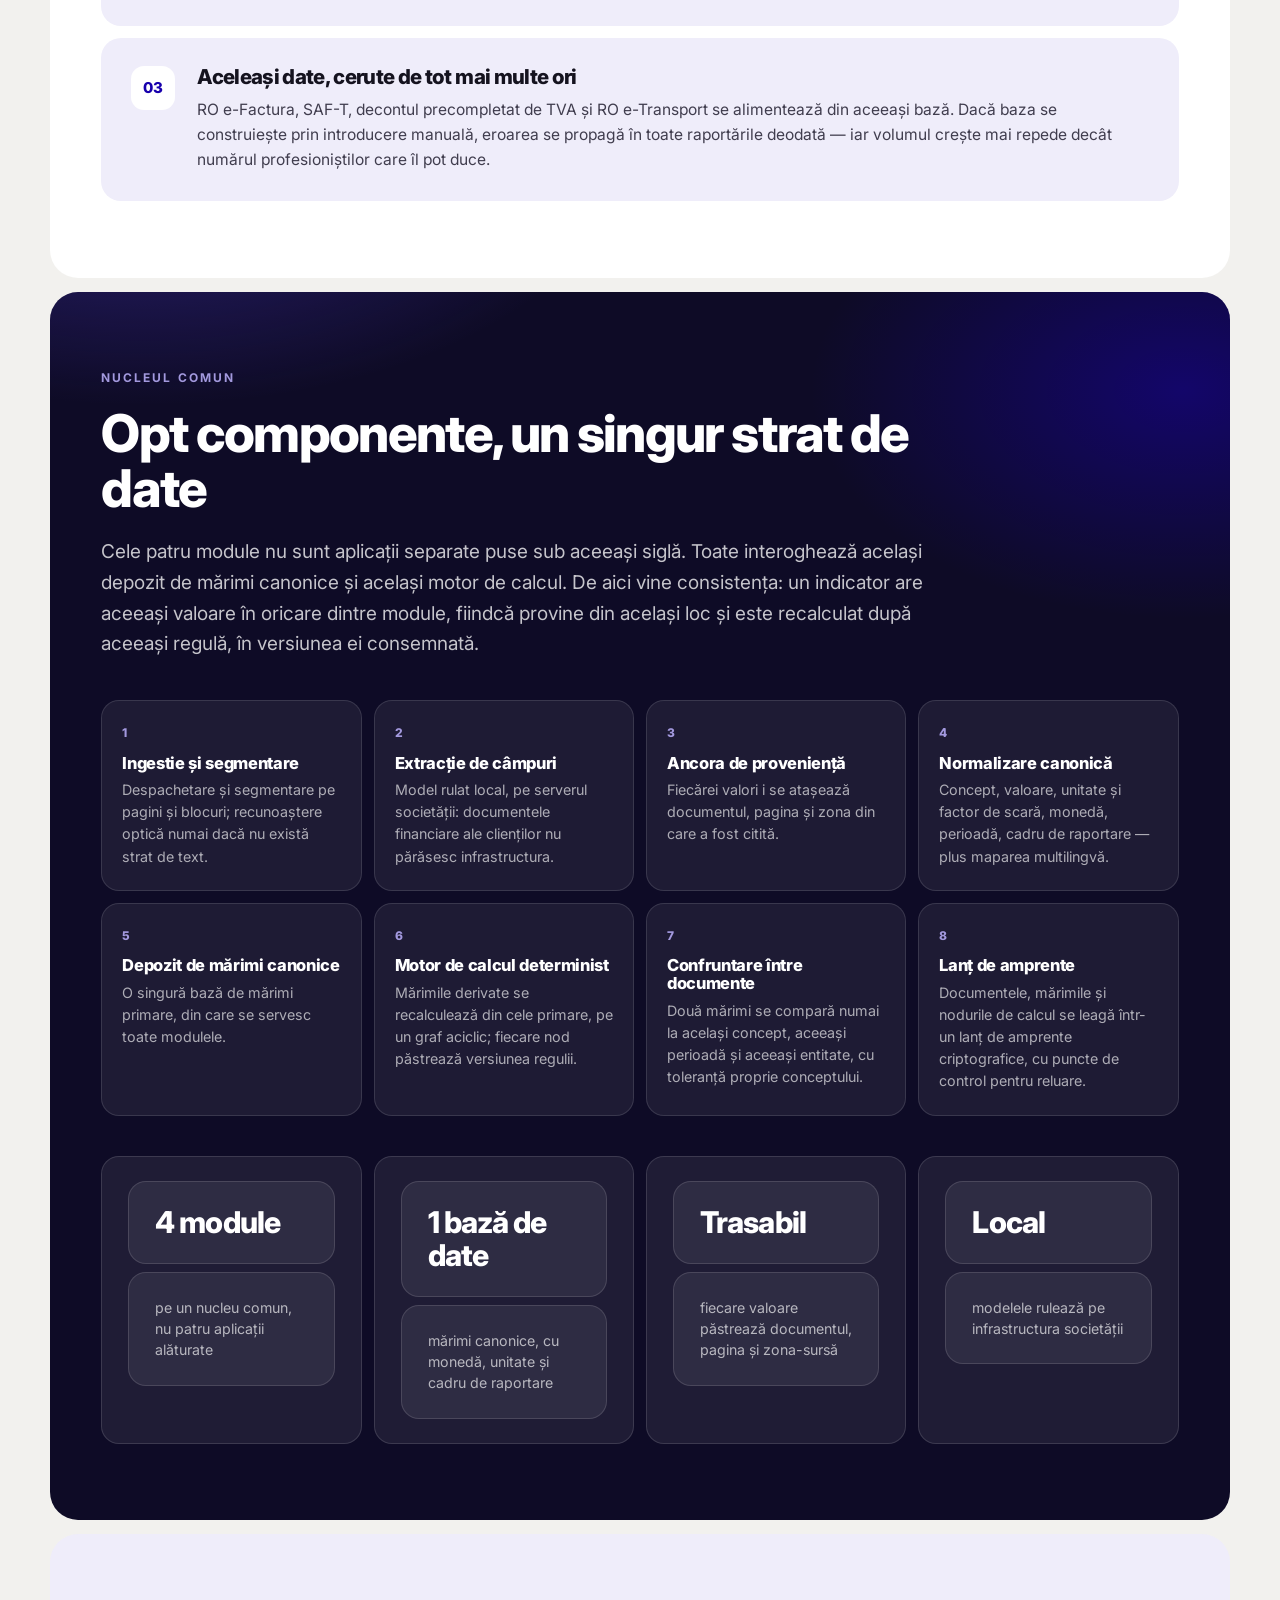
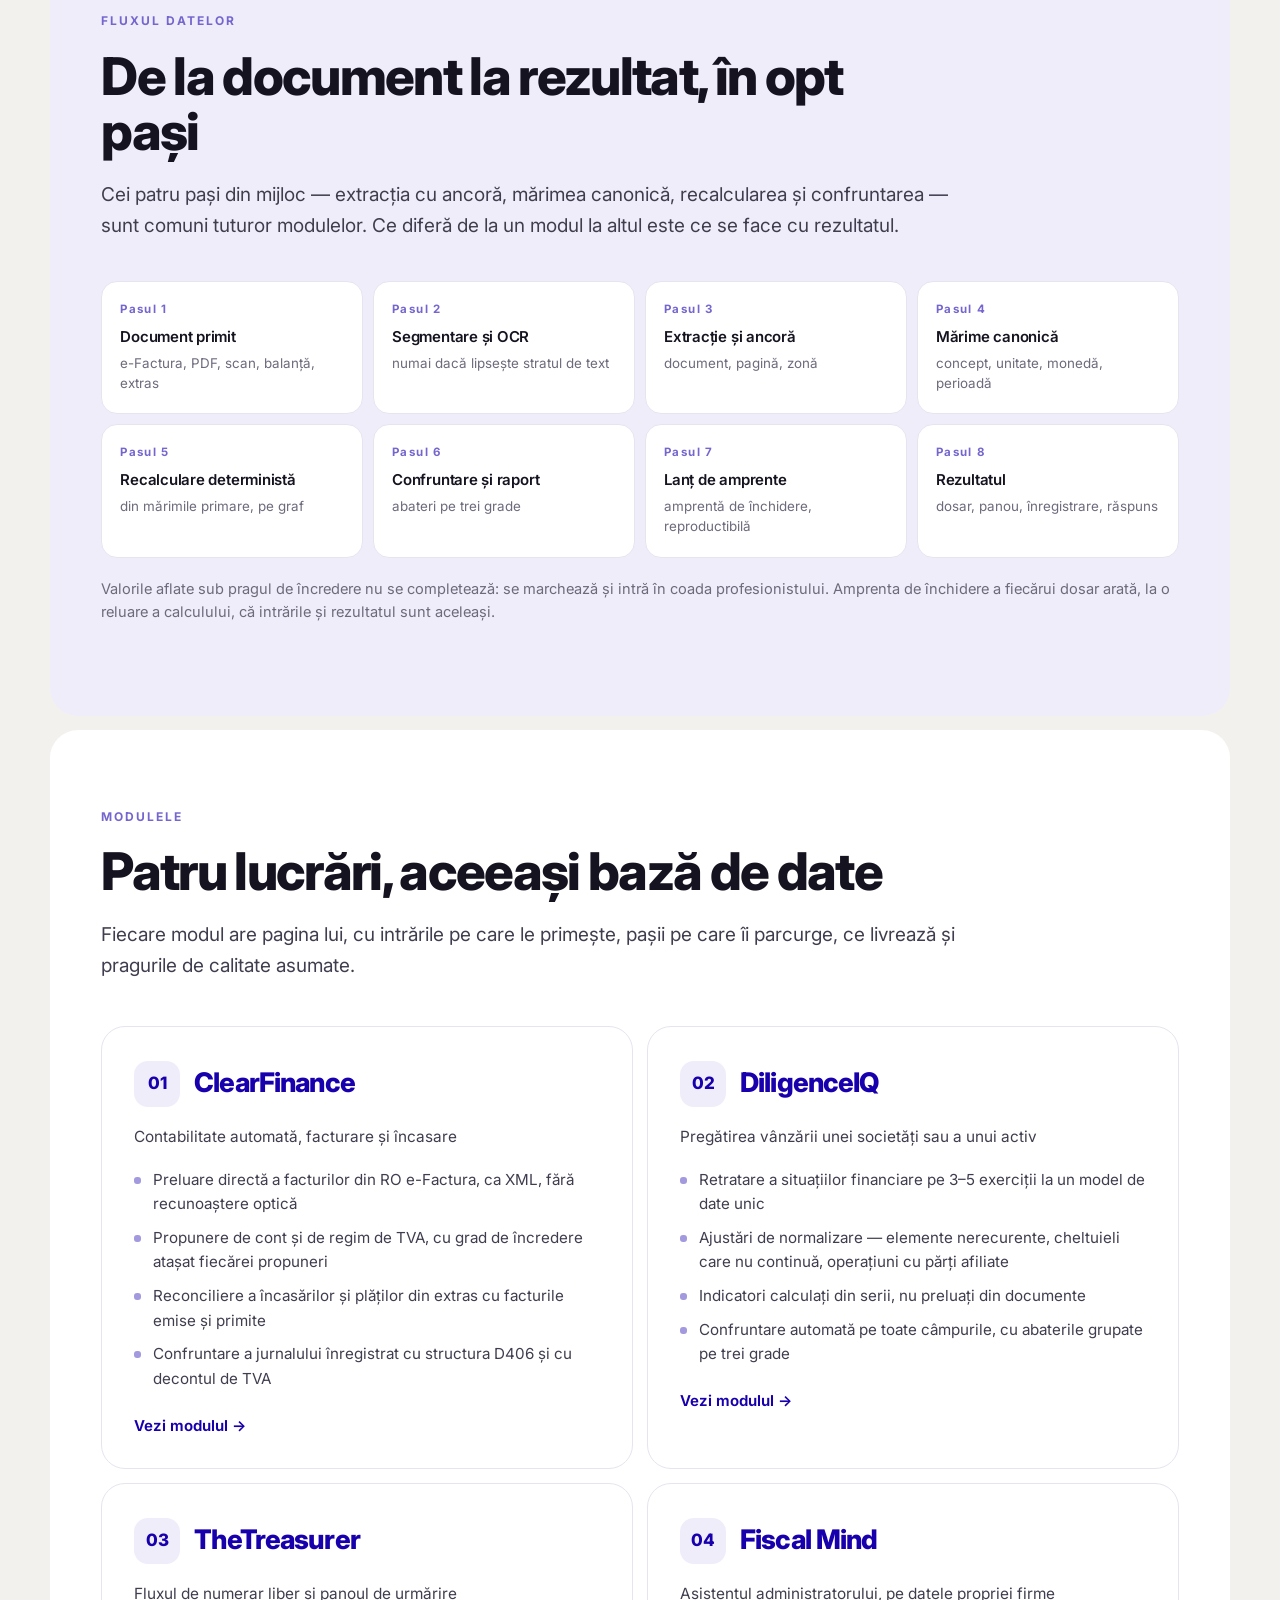
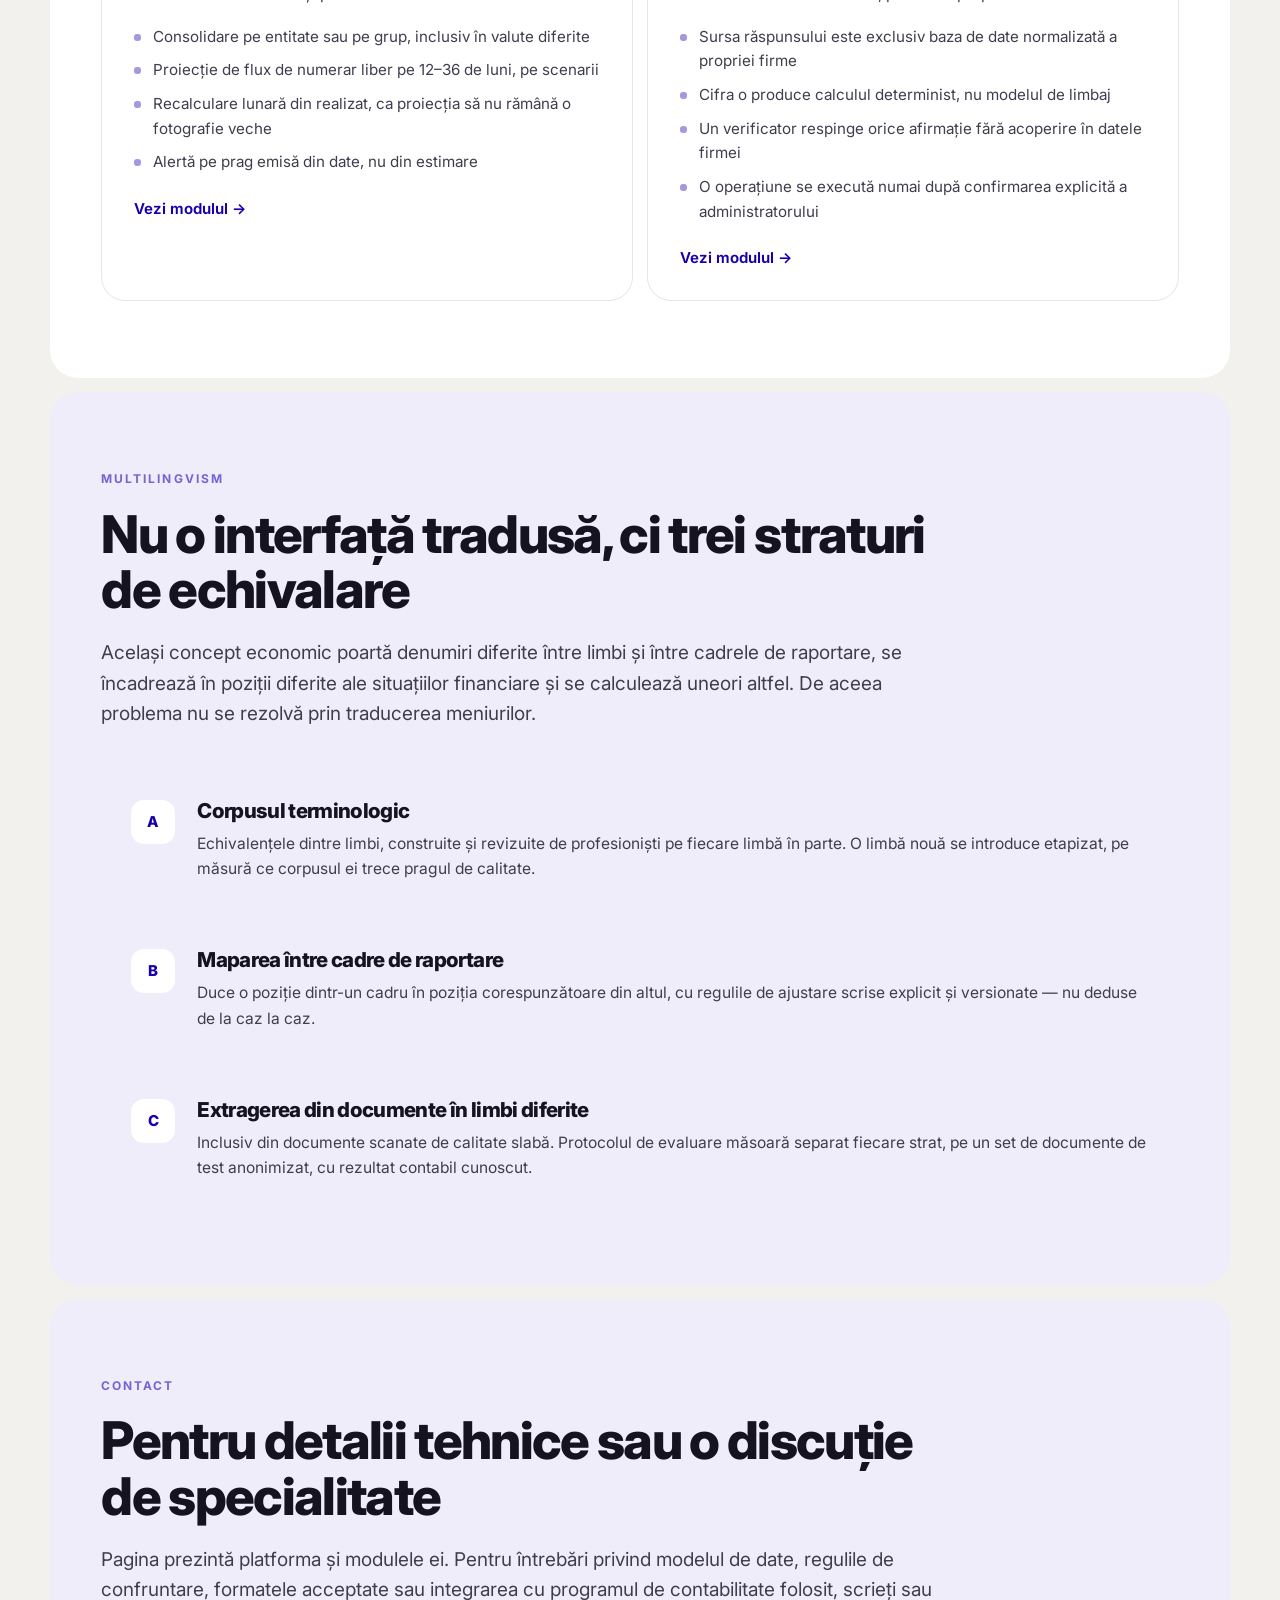
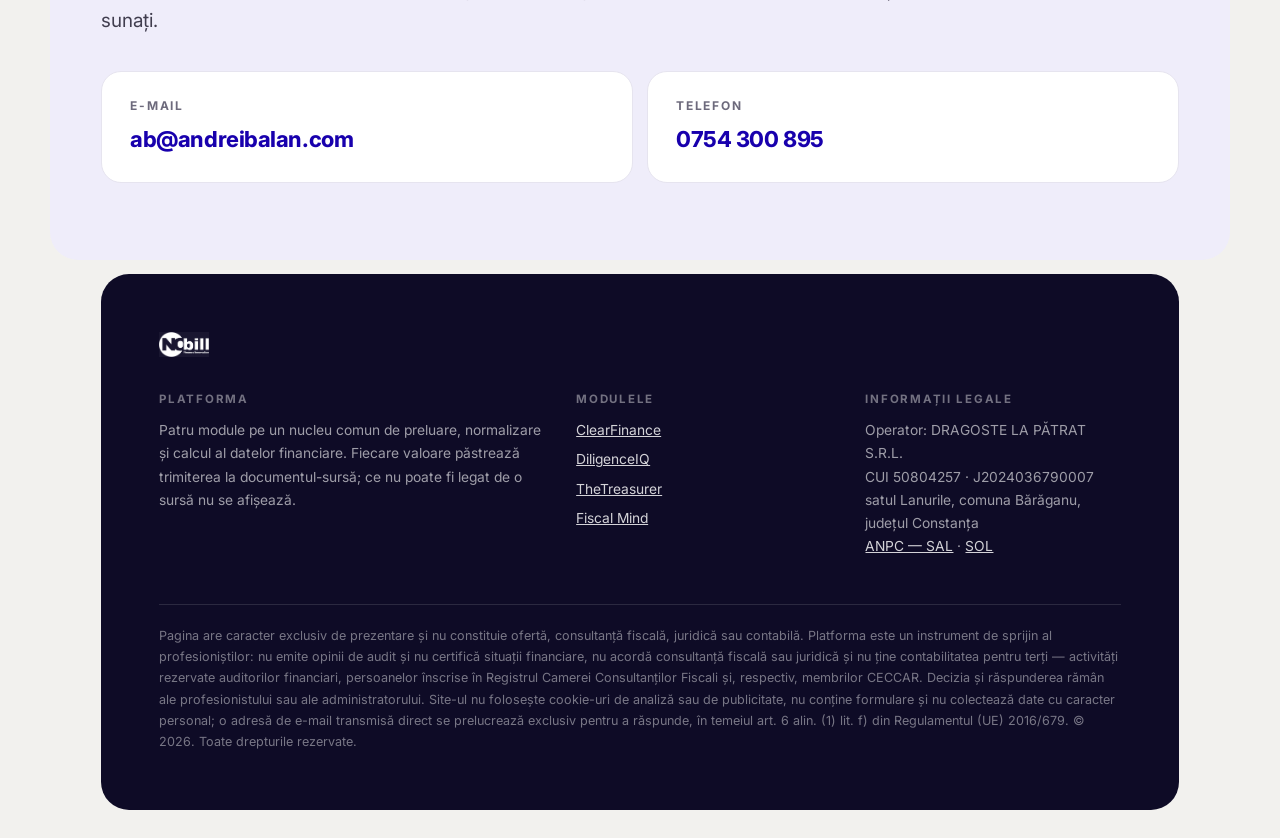
==== commit 576f9480: "Refacere site: pagina principala noua si cate o pagina pentru fiecare modul Co-Authored-By: Claude O" ====
--- a/index.html
+++ b/index.html
@@ -4,553 +4,212 @@
 <meta charset="utf-8">
 <meta name="viewport" content="width=device-width, initial-scale=1">
 <title>NoBill — platformă financiară cu patru module</title>
-<meta name="description" content="NoBill citește documentele financiare ale unei societăți, le aduce la un model de date unic și calculează indicatorii cu trasabilitate până la documentul-sursă. Patru module: DiligenceIQ, TheTreasurer, ClearFinance, Fiscal Mind.">
+<meta name="description" content="NoBill preia documentele financiare ale unei societăți, le aduce la un model de date unic și calculează indicatorii cu trasabilitate până la documentul-sursă. Patru module: ClearFinance, DiligenceIQ, TheTreasurer, Fiscal Mind.">
 <link rel="icon" href="assets/favicon.png" type="image/png">
-<meta property="og:title" content="NoBill — Finance Innovation">
-<meta property="og:description" content="Patru module pe un nucleu comun de preluare, normalizare și calcul al datelor financiare.">
+<meta property="og:title" content="NoBill — platformă financiară cu patru module">
+<meta property="og:description" content="NoBill preia documentele financiare ale unei societăți, le aduce la un model de date unic și calculează indicatorii cu trasabilitate până la documentul-sursă. Patru module: ClearFinance, DiligenceIQ, TheTreasurer, Fiscal Mind.">
 <meta property="og:image" content="assets/nobill-logo.png">
 <meta property="og:type" content="website">
 <link rel="preconnect" href="https://fonts.googleapis.com">
 <link rel="preconnect" href="https://fonts.gstatic.com" crossorigin>
 <link href="https://fonts.googleapis.com/css2?family=Inter:wght@400;500;600;700;800&display=swap" rel="stylesheet">
-<style>
-:root{
-  --b:#1800AD; --b80:#4633BD; --b60:#7466CE; --b40:#A399DE; --b20:#D1CCEF;
-  --tint:#EFEDFA; --tint2:#F6F5FC;
-  --paper:#F2F1EE; --wh:#fff; --dark:#0E0B26;
-  --ink:#15131f; --ink2:#403d4e; --mut:#6d6a7c; --line:#e6e4ef;
-  --r:26px;
-}
-*{box-sizing:border-box}
-html{scroll-behavior:smooth}
-body{
-  margin:0; background:var(--paper); color:var(--ink);
-  font-family:"Inter",-apple-system,BlinkMacSystemFont,"Segoe UI",Helvetica,Arial,sans-serif;
-  font-size:17px; line-height:1.6; -webkit-font-smoothing:antialiased;
-}
-h1,h2,h3,h4{margin:0; line-height:1.08; letter-spacing:-.03em; font-weight:800}
-p{margin:0 0 1em}
-a{color:var(--b)}
-.wrap{max-width:1160px; margin:0 auto; padding:0 22px}
-.inner{max-width:1160px; margin:0 auto; padding:0 clamp(22px,4vw,56px)}
-
-/* ---------- nav ---------- */
-.nav{position:sticky; top:14px; z-index:60; padding:0 14px; margin-top:14px}
-.nav .bar{
-  max-width:1160px; margin:0 auto; background:#fff; border-radius:18px;
-  box-shadow:0 2px 18px rgba(20,16,60,.07);
-  height:64px; display:flex; align-items:center; gap:26px; padding:0 20px 0 24px;
-}
-.nav img{height:26px; width:auto; display:block}
-.nav .links{margin-left:auto; display:flex; align-items:center; gap:24px}
-.nav .links a{color:var(--ink2); text-decoration:none; font-size:14.5px; font-weight:500}
-.nav .links a:hover{color:var(--b)}
-.nav .pill{
-  background:var(--b); color:#fff; padding:10px 20px; border-radius:999px;
-  font-weight:600; font-size:14.5px;
-}
-.nav .pill:hover{background:#13008c; color:#fff}
-@media(max-width:820px){ .nav .links a:not(.pill){display:none} }
-
-/* ---------- blocks ---------- */
-.block{
-  max-width:1160px; margin:14px auto 0; border-radius:var(--r);
-  padding:clamp(38px,6vw,86px) clamp(22px,4vw,56px); background:#fff;
-}
-.block.paper{background:transparent; padding-left:clamp(22px,4vw,56px)}
-.block.tint{background:var(--tint)}
-.block.dark{background:var(--dark); color:#fff}
-@media(max-width:620px){ .block{margin:10px 10px 0; border-radius:20px} .nav{padding:0 10px} }
-
-.eyebrow{font-size:12.5px; letter-spacing:.16em; text-transform:uppercase; font-weight:700; color:var(--b60); margin-bottom:18px}
-.dark .eyebrow{color:var(--b40)}
-h2{font-size:clamp(30px,4.6vw,50px); max-width:22ch; margin-bottom:20px}
-.lead{font-size:clamp(16.5px,1.6vw,19px); color:var(--ink2); max-width:70ch}
-.dark .lead{color:rgba(255,255,255,.76)}
-
-/* ---------- hero ---------- */
-.hero{padding:clamp(54px,8vw,104px) clamp(22px,4vw,56px) clamp(44px,6vw,76px)}
-.hero h1{font-size:clamp(40px,7.2vw,78px); max-width:15ch; margin-bottom:26px}
-.hero .sub{font-size:clamp(17px,1.9vw,21px); color:var(--ink2); max-width:60ch; margin-bottom:34px}
-.hero .sub b{color:var(--ink); font-weight:650}
-.btns{display:flex; flex-wrap:wrap; gap:12px}
-.btn{
-  display:inline-flex; align-items:center; gap:10px; padding:16px 30px; border-radius:999px;
-  text-decoration:none; font-weight:600; font-size:16px;
-}
-.btn-p{background:var(--b); color:#fff}
-.btn-p:hover{background:#13008c; color:#fff}
-.btn-g{background:transparent; color:var(--ink); border:1.5px solid #cfccdd}
-.btn-g:hover{border-color:var(--b); color:var(--b)}
-.pills{display:flex; flex-wrap:wrap; gap:9px; margin-top:38px}
-.pills span{
-  font-size:13px; font-weight:500; color:var(--ink2); background:#fff;
-  border:1px solid var(--line); padding:8px 15px; border-radius:999px;
-}
-
-/* ---------- rows (lista cu sageata) ---------- */
-.rows{margin-top:40px; display:flex; flex-direction:column; gap:12px}
-.row{
-  background:var(--tint); border-radius:18px; padding:26px 28px;
-  display:grid; grid-template-columns:40px 1fr; gap:20px; align-items:start;
-}
-.row .ic{
-  width:40px; height:40px; border-radius:12px; background:#fff; color:var(--b);
-  display:flex; align-items:center; justify-content:center; font-weight:800; font-size:15px;
-}
-.row h3{font-size:20px; margin-bottom:8px}
-.row p{font-size:15.6px; color:var(--ink2); margin:0}
-.row p + p{margin-top:.6em}
-
-/* ---------- flow ---------- */
-.flowcard{
-  margin-top:38px; background:#fff; border-radius:20px; padding:26px 22px 18px; overflow-x:auto;
-}
-.dark .flowcard{background:#fff}
-.flowcard svg{display:block; width:100%; height:auto; min-width:700px}
-.three{display:grid; grid-template-columns:repeat(3,1fr); gap:26px; margin-top:34px}
-@media(max-width:860px){ .three{grid-template-columns:1fr; gap:20px} }
-.three h4{font-size:16.5px; margin-bottom:8px; color:#fff}
-.three p{font-size:15px; color:rgba(255,255,255,.7); margin:0}
-
-/* ---------- module ---------- */
-.mod{
-  background:#fff; border-radius:22px; margin-top:16px; overflow:hidden;
-  border:1px solid var(--line);
-}
-.mod summary{list-style:none; cursor:pointer}
-.mod summary::-webkit-details-marker{display:none}
-.mhead{
-  display:grid; grid-template-columns:52px 1fr 34px; gap:20px; align-items:center;
-  padding:28px clamp(20px,3vw,34px);
-}
-.mbadge{
-  width:52px; height:52px; border-radius:15px; background:var(--tint); color:var(--b);
-  display:flex; align-items:center; justify-content:center; font-weight:800; font-size:19px;
-}
-.mhead h3{font-size:clamp(22px,2.6vw,27px); color:var(--b); margin-bottom:6px}
-.mhead .role{font-size:15.8px; color:var(--ink2); font-weight:450; letter-spacing:0}
-.chev{
-  width:34px; height:34px; border-radius:999px; border:1.5px solid #d8d5e6; color:var(--b);
-  display:flex; align-items:center; justify-content:center; font-size:15px; transition:transform .2s;
-}
-details[open] .chev{transform:rotate(90deg)}
-.mbody{padding:0 clamp(20px,3vw,34px) 34px}
-.mgrid{display:grid; grid-template-columns:1.15fr .85fr; gap:34px; padding-top:6px; border-top:1px solid var(--line)}
-@media(max-width:880px){ .mgrid{grid-template-columns:1fr; gap:24px} }
-h5{font-size:12px; letter-spacing:.15em; text-transform:uppercase; color:var(--b60); font-weight:700; margin:24px 0 14px}
-.fn{list-style:none; margin:0; padding:0}
-.fn li{position:relative; padding-left:20px; margin-bottom:12px; font-size:15.6px; color:var(--ink2)}
-.fn li:before{content:""; position:absolute; left:0; top:9px; width:7px; height:7px; border-radius:3px; background:var(--b40)}
-.fn li b{color:var(--ink); font-weight:650}
-.out{background:var(--tint); border-radius:16px; padding:22px 24px; font-size:15.5px; color:var(--ink2)}
-.out b{color:var(--ink)}
-.for{margin-top:16px; font-size:14.6px; color:var(--mut)}
-.for b{color:var(--ink2); font-weight:650}
-
-/* ---------- stats ---------- */
-.stats{display:flex; flex-wrap:wrap; gap:12px; margin-top:38px}
-.stats div{background:#fff; border-radius:16px; padding:20px 26px; min-width:180px; flex:1}
-.dark .stats div{background:rgba(255,255,255,.06)}
-.stats .n{font-size:24px; font-weight:800; color:#fff; letter-spacing:-.02em}
-.stats .l{font-size:14.4px; color:rgba(255,255,255,.62); margin-top:4px}
-
-/* ---------- contact ---------- */
-.cta-grid{display:flex; flex-wrap:wrap; gap:14px; margin-top:32px}
-.cta-grid a{
-  background:#fff; border-radius:18px; padding:22px 28px; text-decoration:none; min-width:260px; flex:1;
-  display:block;
-}
-.cta-grid span{display:block; font-size:12px; letter-spacing:.15em; text-transform:uppercase; color:var(--mut); margin-bottom:7px; font-weight:700}
-.cta-grid strong{font-size:22px; color:var(--b); font-weight:750; letter-spacing:-.02em}
-
-/* ---------- footer ---------- */
-footer{max-width:1160px; margin:14px auto 28px; padding:0 clamp(22px,4vw,56px)}
-.fcard{background:var(--dark); border-radius:var(--r); padding:clamp(32px,5vw,56px); color:rgba(255,255,255,.6); font-size:13.8px; line-height:1.68}
-.fcard img{height:26px; width:auto; margin-bottom:26px}
-.fgrid{display:grid; grid-template-columns:1.5fr 1fr 1fr; gap:34px}
-@media(max-width:820px){ .fgrid{grid-template-columns:1fr; gap:24px} }
-.fcard h6{font-size:11.5px; letter-spacing:.15em; text-transform:uppercase; color:rgba(255,255,255,.42); margin:0 0 10px; font-weight:700}
-.fcard a{color:rgba(255,255,255,.82)}
-.legal{margin-top:32px; padding-top:20px; border-top:1px solid rgba(255,255,255,.12); font-size:12.6px; color:rgba(255,255,255,.44)}
-@media(max-width:620px){ footer{margin:10px 10px 18px; padding:0} }
-</style>
+<link rel="stylesheet" href="assets/site.css">
 </head>
 <body>
-
 <header class="nav">
   <div class="bar">
-    <img src="assets/nobill-logo.png" alt="NoBill">
+    <a href="index.html"><img src="assets/nobill-logo.png" alt="NoBill"></a>
     <div class="links">
-      <a href="#ce-face">Ce face</a>
-      <a href="#nucleu">Nucleul</a>
-      <a href="#module">Modulele</a>
-      <a href="#contact" class="pill">Contact</a>
+      <a href="index.html#platforma">Platforma</a>
+      <a href="index.html#modulele">Modulele</a>
+      <a href="index.html#limbi">Multilingvism</a>
+      <a href="index.html#contact" class="pill">Contact</a>
     </div>
   </div>
 </header>
-
-<!-- ===== HERO ===== -->
-<div class="block hero">
+<!-- HERO -->
+<div class="block dark hero">
+  <div class="eyebrow">Platformă de date financiare</div>
   <h1>Documentele firmei, citite o dată. Folosite de patru ori.</h1>
   <p class="sub">
     NoBill preia facturile, extrasele de cont, balanțele și situațiile financiare în forma în care
-    sosesc, le aduce la <b>un model de date unic</b> și calculează indicatorii din serii normalizate.
-    Fiecare cifră afișată duce înapoi la documentul din care a fost citită.
+    sosesc, le aduce la <b>un model de date unic</b> și recalculează indicatorii din mărimi primare.
+    Fiecare cifră afișată duce înapoi la documentul din care a fost citită — iar ce nu poate fi legat
+    de o sursă nu se afișează deloc.
   </p>
   <div class="btns">
-    <a class="btn btn-p" href="#module">Cele patru module</a>
-    <a class="btn btn-g" href="#nucleu">Cum funcționează</a>
+    <a class="btn btn-p" href="#modulele">Cele patru module</a>
+    <a class="btn btn-g" href="#platforma">Cum funcționează</a>
   </div>
   <div class="pills">
-    <span>RO e-Factura</span>
+    <span>RO e-Factura · UBL 2.1</span>
     <span>SAF-T · D406</span>
     <span>OMFP 1802/2014</span>
-    <span>Reconciliere automată</span>
+    <span>Reconciliere de extras</span>
     <span>Pistă de audit completă</span>
     <span>Multilingv</span>
   </div>
 </div>
 
-<!-- ===== CE FACE ===== -->
-<div class="block" id="ce-face">
-  <div class="eyebrow">Ce vrem să rezolvăm</div>
+<!-- PROBLEMA -->
+<div class="block" id="platforma">
+  <div class="eyebrow">Ce rezolvăm</div>
   <h2>Trei lucrări care se fac și azi document cu document</h2>
   <p class="lead">
-    Obligațiile declarative cer aceleași date, curate, la termene tot mai scurte. Partea de preluare
-    și de punere în formă a documentelor rămâne manuală — și consumă exact timpul pe care l-ar cere analiza.
-  </p>
-
+    Obligațiile declarative cer aceleași date, curate, la termene tot mai scurte. Partea de preluare și
+    de punere în formă a documentelor rămâne manuală — și consumă exact timpul pe care l-ar cere analiza.
+  </p>
   <div class="rows">
-    <div class="row">
-      <div class="ic">01</div>
-      <div>
-        <h3>Dosarul de due diligence se reface de la zero</h3>
-        <p>
-          La vânzarea unei societăți sau a unui activ, pachetul cerut de cumpărător și de finanțator se
-          construiește document cu document: retratarea situațiilor pe mai multe exerciții, ajustările de
-          normalizare a rezultatului, reconcilierea între balanță, bilanț și contracte.
-        </p>
-        <p>Orice schimbare de perimetru sau de perioadă de referință înseamnă reluarea lucrării.</p>
-      </div>
-    </div>
-
-    <div class="row">
-      <div class="ic">02</div>
-      <div>
-        <h3>Fluxul de numerar se vede prea târziu</h3>
-        <p>
-          Previziunea de trezorerie este, în cele mai multe societăți mici și mijlocii, un fișier de calcul
-          actualizat manual — deci rar și inegal. Deficitul de lichiditate apare în evidență după ce s-a
-          produs, nu cu trei luni înainte, când încă se poate corecta.
-        </p>
-      </div>
-    </div>
-
-    <div class="row">
-      <div class="ic">03</div>
-      <div>
-        <h3>Aceleași date, cerute de tot mai multe ori</h3>
-        <p>
-          RO e-Factura, SAF-T, decontul precompletat de TVA și RO e-Transport se alimentează din aceeași
-          bază. Dacă baza se construiește prin introducere manuală, eroarea se propagă în toate raportările
-          deodată — iar volumul crește mai repede decât numărul profesioniștilor care îl pot duce.
-        </p>
-      </div>
-    </div>
-  </div>
-</div>
-
-<!-- ===== NUCLEU ===== -->
-<div class="block dark" id="nucleu">
+    <div class="row"><div class="ic">01</div><div>
+      <h3>Dosarul de due diligence se reface de la zero</h3>
+      <p>La vânzarea unei societăți sau a unui activ, pachetul cerut de cumpărător și de finanțator se
+      construiește document cu document: retratarea situațiilor pe mai multe exerciții, ajustările de
+      normalizare a rezultatului, reconcilierea între balanță, bilanț și contracte.</p>
+      <p>Orice schimbare de perimetru sau de perioadă de referință înseamnă reluarea întregii lucrări.</p>
+    </div></div>
+    <div class="row"><div class="ic">02</div><div>
+      <h3>Fluxul de numerar se vede prea târziu</h3>
+      <p>Previziunea de trezorerie este, în cele mai multe societăți mici și mijlocii, o foaie de calcul
+      actualizată manual — deci rar și inegal. Deficitul de lichiditate apare în evidență după ce s-a
+      produs, nu cu trei luni înainte, când încă se poate corecta.</p>
+    </div></div>
+    <div class="row"><div class="ic">03</div><div>
+      <h3>Aceleași date, cerute de tot mai multe ori</h3>
+      <p>RO e-Factura, SAF-T, decontul precompletat de TVA și RO e-Transport se alimentează din aceeași
+      bază. Dacă baza se construiește prin introducere manuală, eroarea se propagă în toate raportările
+      deodată — iar volumul crește mai repede decât numărul profesioniștilor care îl pot duce.</p>
+    </div></div>
+  </div>
+</div>
+
+<!-- NUCLEU -->
+<div class="block dark">
   <div class="eyebrow">Nucleul comun</div>
-  <h2>Un singur strat de date, patru utilizări</h2>
-  <p class="lead">
-    Cele patru module nu sunt aplicații separate puse sub aceeași siglă. Toate interoghează același model
-    de date normalizat și același motor de calcul. De aici vine consistența: un indicator are aceeași
-    valoare în oricare dintre module, fiindcă vine din aceeași sursă.
-  </p>
-
-  <div class="flowcard">
-    <svg viewBox="0 0 980 300" xmlns="http://www.w3.org/2000/svg" role="img"
-         aria-label="Documentele intră în stratul de preluare și normalizare, trec prin motorul de calcul și alimentează cele patru module, cu pistă de audit la ieșire">
-      <defs>
-        <marker id="ar" markerWidth="9" markerHeight="9" refX="7" refY="4.5" orient="auto">
-          <path d="M0 0 L9 4.5 L0 9 z" fill="#A399DE"/>
-        </marker>
-      </defs>
-
-      <text x="18" y="22" font-size="11.5" font-weight="700" fill="#7466CE" letter-spacing="1.4">INTRĂRI</text>
-      <g font-size="12.5" fill="#3d3d49">
-        <rect x="18" y="36" width="186" height="34" rx="9" fill="#F6F5FC"/>
-        <text x="34" y="58">Facturi · bonuri · scanuri</text>
-        <rect x="18" y="78" width="186" height="34" rx="9" fill="#F6F5FC"/>
-        <text x="34" y="100">XML e-Factura · SPV</text>
-        <rect x="18" y="120" width="186" height="34" rx="9" fill="#F6F5FC"/>
-        <text x="34" y="142">Extrase de cont</text>
-        <rect x="18" y="162" width="186" height="34" rx="9" fill="#F6F5FC"/>
-        <text x="34" y="184">Balanțe · situații financiare</text>
-        <rect x="18" y="204" width="186" height="34" rx="9" fill="#F6F5FC"/>
-        <text x="34" y="226">Contracte · date de producție</text>
-      </g>
-
-      <path d="M210 137 C 228 137, 234 137, 250 137" stroke="#A399DE" stroke-width="2" fill="none" marker-end="url(#ar)"/>
-
-      <rect x="254" y="36" width="206" height="202" rx="16" fill="#1800AD"/>
-      <text x="274" y="64" font-size="11.5" font-weight="700" fill="#A399DE" letter-spacing="1.4">NUCLEU</text>
-      <text x="274" y="92" font-size="15" font-weight="700" fill="#fff">Preluare și</text>
-      <text x="274" y="112" font-size="15" font-weight="700" fill="#fff">normalizare</text>
-      <text x="274" y="134" font-size="11.5" fill="#D1CCEF">model de date unic, fiecare</text>
-      <text x="274" y="150" font-size="11.5" fill="#D1CCEF">valoare legată de sursă</text>
-      <line x1="274" y1="166" x2="440" y2="166" stroke="#4633BD" stroke-width="1"/>
-      <text x="274" y="190" font-size="15" font-weight="700" fill="#fff">Motor de calcul</text>
-      <text x="274" y="210" font-size="11.5" fill="#D1CCEF">indicatori recalculați din</text>
-      <text x="274" y="226" font-size="11.5" fill="#D1CCEF">serii, nu preluați gata făcuți</text>
-
-      <path d="M466 90 C 500 90, 500 58, 536 58" stroke="#A399DE" stroke-width="2" fill="none" marker-end="url(#ar)"/>
-      <path d="M466 120 C 500 120, 500 110, 536 110" stroke="#A399DE" stroke-width="2" fill="none" marker-end="url(#ar)"/>
-      <path d="M466 155 C 500 155, 500 162, 536 162" stroke="#A399DE" stroke-width="2" fill="none" marker-end="url(#ar)"/>
-      <path d="M466 185 C 500 185, 500 214, 536 214" stroke="#A399DE" stroke-width="2" fill="none" marker-end="url(#ar)"/>
-
-      <g>
-        <rect x="540" y="36" width="252" height="44" rx="11" fill="#fff" stroke="#D1CCEF"/>
-        <text x="558" y="56" font-size="13.5" font-weight="700" fill="#1800AD">DiligenceIQ</text>
-        <text x="558" y="71" font-size="11.5" fill="#6a6a78">pachetul financiar de vânzare</text>
-
-        <rect x="540" y="88" width="252" height="44" rx="11" fill="#fff" stroke="#D1CCEF"/>
-        <text x="558" y="108" font-size="13.5" font-weight="700" fill="#1800AD">TheTreasurer</text>
-        <text x="558" y="123" font-size="11.5" fill="#6a6a78">flux de numerar liber, monitorizat</text>
-
-        <rect x="540" y="140" width="252" height="44" rx="11" fill="#fff" stroke="#D1CCEF"/>
-        <text x="558" y="160" font-size="13.5" font-weight="700" fill="#1800AD">ClearFinance</text>
-        <text x="558" y="175" font-size="11.5" fill="#6a6a78">înregistrare contabilă automată</text>
-
-        <rect x="540" y="192" width="252" height="44" rx="11" fill="#fff" stroke="#D1CCEF"/>
-        <text x="558" y="212" font-size="13.5" font-weight="700" fill="#1800AD">Fiscal Mind</text>
-        <text x="558" y="227" font-size="11.5" fill="#6a6a78">interogare conversațională</text>
-      </g>
-
-      <path d="M666 184 C 666 268, 360 272, 358 242" stroke="#7466CE" stroke-width="1.6" fill="none"
-            stroke-dasharray="5 4" marker-end="url(#ar)"/>
-      <text x="402" y="288" font-size="11.5" fill="#7466CE">ClearFinance alimentează zilnic baza din care se servesc celelalte module</text>
-
-      <text x="812" y="52" font-size="11.5" font-weight="700" fill="#7466CE" letter-spacing="1.4">IEȘIRE</text>
-      <rect x="812" y="66" width="150" height="112" rx="12" fill="#EFEDFA"/>
-      <text x="828" y="92" font-size="12.5" font-weight="700" fill="#1800AD">Pistă de audit</text>
-      <text x="828" y="112" font-size="11.5" fill="#3d3d49">indicator →</text>
-      <text x="828" y="130" font-size="11.5" fill="#3d3d49">înregistrare →</text>
-      <text x="828" y="148" font-size="11.5" fill="#3d3d49">document →</text>
-      <text x="828" y="166" font-size="11.5" fill="#3d3d49">pagină și poziție</text>
-      <path d="M796 122 L 806 122" stroke="#A399DE" stroke-width="2" marker-end="url(#ar)"/>
-    </svg>
-  </div>
-
-  <div class="three">
+  <h2>Opt componente, un singur strat de date</h2>
+  <p class="lead">
+    Cele patru module nu sunt aplicații separate puse sub aceeași siglă. Toate interoghează același
+    depozit de mărimi canonice și același motor de calcul. De aici vine consistența: un indicator are
+    aceeași valoare în oricare dintre module, fiindcă provine din același loc și este recalculat după
+    aceeași regulă, în versiunea ei consemnată.
+  </p>
+  <div class="core">
+    <div class="c"><div class="n">1</div><h4>Ingestie și segmentare</h4><p>Despachetare și segmentare pe pagini și blocuri; recunoaștere optică numai dacă nu există strat de text.</p></div>
+    <div class="c"><div class="n">2</div><h4>Extracție de câmpuri</h4><p>Model rulat local, pe serverul societății: documentele financiare ale clienților nu părăsesc infrastructura.</p></div>
+    <div class="c"><div class="n">3</div><h4>Ancora de proveniență</h4><p>Fiecărei valori i se atașează documentul, pagina și zona din care a fost citită.</p></div>
+    <div class="c"><div class="n">4</div><h4>Normalizare canonică</h4><p>Concept, valoare, unitate și factor de scară, monedă, perioadă, cadru de raportare — plus maparea multilingvă.</p></div>
+    <div class="c"><div class="n">5</div><h4>Depozit de mărimi canonice</h4><p>O singură bază de mărimi primare, din care se servesc toate modulele.</p></div>
+    <div class="c"><div class="n">6</div><h4>Motor de calcul determinist</h4><p>Mărimile derivate se recalculează din cele primare, pe un graf aciclic; fiecare nod păstrează versiunea regulii.</p></div>
+    <div class="c"><div class="n">7</div><h4>Confruntare între documente</h4><p>Două mărimi se compară numai la același concept, aceeași perioadă și aceeași entitate, cu toleranță proprie conceptului.</p></div>
+    <div class="c"><div class="n">8</div><h4>Lanț de amprente</h4><p>Documentele, mărimile și nodurile de calcul se leagă într-un lanț de amprente criptografice, cu puncte de control pentru reluare.</p></div>
+  </div>
+  <div class="stats">
+    <div><div class="n">4 module</div><div class="l">pe un nucleu comun, nu patru aplicații alăturate</div></div>
+    <div><div class="n">1 bază de date</div><div class="l">mărimi canonice, cu monedă, unitate și cadru de raportare</div></div>
+    <div><div class="n">Trasabil</div><div class="l">fiecare valoare păstrează documentul, pagina și zona-sursă</div></div>
+    <div><div class="n">Local</div><div class="l">modelele rulează pe infrastructura societății</div></div>
+  </div>
+</div>
+
+<!-- FLUX -->
+<div class="block tint">
+  <div class="eyebrow">Fluxul datelor</div>
+  <h2>De la document la rezultat, în opt pași</h2>
+  <p class="lead">
+    Cei patru pași din mijloc — extracția cu ancoră, mărimea canonică, recalcularea și confruntarea —
+    sunt comuni tuturor modulelor. Ce diferă de la un modul la altul este ce se face cu rezultatul.
+  </p>
+  <div class="flow">
+    <div class="s"><b>Pasul 1</b><span>Document primit</span><i>e-Factura, PDF, scan, balanță, extras</i></div>
+    <div class="s"><b>Pasul 2</b><span>Segmentare și OCR</span><i>numai dacă lipsește stratul de text</i></div>
+    <div class="s"><b>Pasul 3</b><span>Extracție și ancoră</span><i>document, pagină, zonă</i></div>
+    <div class="s"><b>Pasul 4</b><span>Mărime canonică</span><i>concept, unitate, monedă, perioadă</i></div>
+    <div class="s"><b>Pasul 5</b><span>Recalculare deterministă</span><i>din mărimile primare, pe graf</i></div>
+    <div class="s"><b>Pasul 6</b><span>Confruntare și raport</span><i>abateri pe trei grade</i></div>
+    <div class="s"><b>Pasul 7</b><span>Lanț de amprente</span><i>amprentă de închidere, reproductibilă</i></div>
+    <div class="s"><b>Pasul 8</b><span>Rezultatul</span><i>dosar, panou, înregistrare, răspuns</i></div>
+  </div>
+  <p class="note">
+    Valorile aflate sub pragul de încredere nu se completează: se marchează și intră în coada
+    profesionistului. Amprenta de închidere a fiecărui dosar arată, la o reluare a calculului, că
+    intrările și rezultatul sunt aceleași.
+  </p>
+</div>
+
+<!-- MODULE -->
+<div class="block" id="modulele">
+  <div class="sect-top">
     <div>
-      <h4>Normalizare, nu import</h4>
-      <p>Planuri de conturi diferite, exerciții diferite și societăți diferite din același grup sunt aduse
-         la o structură comparabilă, cu regulile de ajustare explicite și revizuibile.</p>
-    </div>
-    <div>
-      <h4>Calcul din serii</h4>
-      <p>Indicatorii se construiesc din datele elementare. La corectarea unei înregistrări, tot ce depinde
-         de ea se recalculează, iar diferența față de versiunea anterioară rămâne vizibilă.</p>
-    </div>
-    <div>
-      <h4>Terminologie mapată între cadre</h4>
-      <p>Același concept economic poartă denumiri diferite și stă în poziții diferite de la un cadru de
-         raportare la altul. Maparea între cadre e tratată ca problemă de sine stătătoare, nu ca traducere
-         a interfeței.</p>
-    </div>
-  </div>
-
-  <div class="stats">
-    <div><div class="n">4 module</div><div class="l">pe un nucleu comun</div></div>
-    <div><div class="n">1 singură bază</div><div class="l">aceleași cifre în toate modulele</div></div>
-    <div><div class="n">Trasabil</div><div class="l">de la indicator la pagina documentului</div></div>
-    <div><div class="n">Multilingv</div><div class="l">între limbi și între cadre de raportare</div></div>
-  </div>
-</div>
-
-<!-- ===== MODULE ===== -->
-<div class="block tint" id="module">
-  <div class="eyebrow">Cele patru module</div>
-  <h2>Ce face fiecare modul, concret</h2>
-  <p class="lead">
-    Primele trei produc și întrețin datele; al patrulea le face accesibile prin dialog. Niciunul nu este
-    modul secundar — toate pornesc din același nucleu. Apăsați pe un modul pentru detalii.
-  </p>
-
-  <!-- 1 -->
-  <details class="mod" open>
-    <summary>
-      <div class="mhead">
-        <div class="mbadge">1</div>
-        <div>
-          <h3>DiligenceIQ</h3>
-          <div class="role">Pachetul financiar pentru vânzarea unei societăți sau a unui activ</div>
-        </div>
-        <div class="chev">›</div>
-      </div>
-    </summary>
-    <div class="mbody">
-      <div class="mgrid">
-        <div>
-          <h5>Ce face</h5>
-          <ul class="fn">
-            <li><b>Constituie baza documentară</b> a entității sau a activului: situații financiare, balanțe de verificare pe mai multe exerciții, contracte, acte de proprietate, autorizații, facturi semnificative.</li>
-            <li><b>Retratează și aliniază</b> situațiile pe un plan de conturi comun, pe perioade comparabile și, la grupuri, pe perimetrul de consolidare declarat.</li>
-            <li><b>Documentează ajustările de normalizare</b> a rezultatului: elemente nerecurente, operațiuni în afara exploatării, cheltuieli ale asociatului, tranzacții cu părți afiliate — fiecare cu baza ei.</li>
-            <li><b>Calculează indicatorii</b> din serii normalizate: marje, EBITDA ajustat, rotația stocurilor și a creanțelor, grad de îndatorare, capacitate de rambursare, randamentul activului.</li>
-            <li><b>Confruntă documentele între ele</b>, câmp cu câmp, și emite lista neconcordanțelor, cu trimitere la document, pagină și poziție.</li>
-            <li><b>Produce dosarul final</b> în structura cerută de cumpărător și de finanțator, cu anexe numerotate și sursa fiecărei cifre.</li>
-          </ul>
-        </div>
-        <div>
-          <h5>Ce rezultă</h5>
-          <div class="out">
-            Un pachet de due diligence <b>reconstruibil</b>: la schimbarea perioadei de referință sau a
-            perimetrului, lucrarea se recalculează, nu se reface. Verificările de consistență ies înaintea
-            cumpărătorului, nu în timpul negocierii.
-            <br><br>
-            <b>Din testarea pe dosare reale:</b> parteneri cu coduri de identificare fiscală diferite în
-            documente diferite, sedii cu valabilitate expirată, mandate de administrator neactualizate,
-            aceeași investiție cu trei valori în trei documente.
-          </div>
-          <div class="for"><b>Pentru:</b> vânzători de societăți și de active, consultanți de tranzacții, evaluatori, instituții de credit.</div>
-        </div>
-      </div>
-    </div>
-  </details>
-
-  <!-- 2 -->
-  <details class="mod">
-    <summary>
-      <div class="mhead">
-        <div class="mbadge">2</div>
-        <div>
-          <h3>TheTreasurer</h3>
-          <div class="role">Flux de numerar liber, proiectat și monitorizat continuu</div>
-        </div>
-        <div class="chev">›</div>
-      </div>
-    </summary>
-    <div class="mbody">
-      <div class="mgrid">
-        <div>
-          <h5>Ce face</h5>
-          <ul class="fn">
-            <li><b>Preia încasările și plățile</b> din extrasele de cont și din facturile emise și primite, pe măsură ce se produc, fără introducere manuală.</li>
-            <li><b>Deduce angajamentele ferme</b>: serviciul datoriei, ratele de leasing, obligațiile fiscale cu scadențe cunoscute, investițiile contractate.</li>
-            <li><b>Proiectează perioadele următoare</b> pornind de la realizat, de la termenele contractuale de plată și de la comportamentul efectiv de încasare al fiecărui client.</li>
-            <li><b>Consolidează grupul</b> într-un tablou unic, cu eliminarea operațiunilor reciproce.</li>
-            <li><b>Semnalează deficitul de lichiditate</b> înainte de a se produce și descompune cauza: scadență de credit, investiție programată, întârziere la încasare, sezonalitate.</li>
-            <li><b>Menține trasabilitatea</b> fiecărei valori afișate până la documentul din care a fost citită.</li>
-          </ul>
-        </div>
-        <div>
-          <h5>Ce rezultă</h5>
-          <div class="out">
-            Previziunea de trezorerie încetează să fie o lucrare lunară și devine <b>o stare citită în orice
-            moment</b>. Luna deficitară apare cu un orizont de câteva luni — suficient pentru renegociere,
-            pentru factoring sau pentru amânarea unei investiții.
-          </div>
-          <div class="for"><b>Pentru:</b> conducerea societăților mici și mijlocii, directori financiari, grupuri de societăți.</div>
-        </div>
-      </div>
-    </div>
-  </details>
-
-  <!-- 3 -->
-  <details class="mod">
-    <summary>
-      <div class="mhead">
-        <div class="mbadge">3</div>
-        <div>
-          <h3>ClearFinance</h3>
-          <div class="role">Înregistrare contabilă automată, cu oprire la cazul incert</div>
-        </div>
-        <div class="chev">›</div>
-      </div>
-    </summary>
-    <div class="mbody">
-      <div class="mgrid">
-        <div>
-          <h5>Ce face</h5>
-          <ul class="fn">
-            <li><b>Preia documentul în orice formă</b>: XML din RO e-Factura, PDF nativ, scan sau fotografie, atașament de e-mail, document încărcat de client.</li>
-            <li><b>Extrage conținutul</b>: emitent și cod de identificare fiscală, serie și număr, date de emitere și de scadență, poziții, cantități, baze, cote de TVA, total — cu validarea sumelor pe document.</li>
-            <li><b>Propune încadrarea contabilă</b> și întocmește nota: conturi de terți, de cheltuială sau de imobilizări, TVA deductibilă, analitice de furnizor, după politicile societății și după istoricul de înregistrare al aceluiași partener.</li>
-            <li><b>Reconciliază extrasul de cont</b> cu facturile și cu avansurile și închide partidele corespondente.</li>
-            <li><b>Urmărește termenele și pragurile</b>: transmiterea în e-Factura, exigibilitatea TVA, scadențele declarative, plafoanele cu efect asupra regimului fiscal.</li>
-            <li><b>Marchează cazul incert și se oprește</b> — document ilizibil, încadrare ambiguă, partener necunoscut, abatere față de istoric — în loc să producă o înregistrare doar plauzibilă.</li>
-          </ul>
-        </div>
-        <div>
-          <h5>Rolul profesionistului</h5>
-          <div class="out">
-            <b>Evidența se ține automat; contabilul verifică și semnează.</b> Munca de introducere și de
-            punere în formă dispare; rămân judecata profesională asupra cazurilor marcate, controlul
-            lucrării și asumarea ei.
-            <br><br>
-            Răspunderea pentru organizarea și conducerea contabilității rămâne integral a profesionistului.
-            Platforma nu se substituie calității de contabil autorizat sau expert contabil.
-          </div>
-          <div class="for"><b>Pentru:</b> cabinete și societăți de contabilitate, departamente financiar-contabile care țin evidența intern.</div>
-        </div>
-      </div>
-    </div>
-  </details>
-
-  <!-- 4 -->
-  <details class="mod">
-    <summary>
-      <div class="mhead">
-        <div class="mbadge">4</div>
-        <div>
-          <h3>Fiscal Mind</h3>
-          <div class="role">Stratul conversațional peste datele proprii ale societății</div>
-        </div>
-        <div class="chev">›</div>
-      </div>
-    </summary>
-    <div class="mbody">
-      <div class="mgrid">
-        <div>
-          <h5>Ce face</h5>
-          <ul class="fn">
-            <li><b>Răspunde la întrebări formulate liber</b> asupra datelor societății: expunere pe client, sold de plată la o scadență, structura cheltuielilor pe perioadă, abaterea față de anul anterior.</li>
-            <li><b>Calculează variante</b>: efectul unui credit nou asupra fluxului de numerar, al unei angajări, al prelungirii termenului de încasare la un client important.</li>
-            <li><b>Arată baza răspunsului</b> — înregistrările și documentele pe care s-a format, nu doar cifra finală.</li>
-            <li><b>Semnalează din proprie inițiativă</b> termenele apropiate și riscurile vizibile în date.</li>
-            <li><b>Execută operațiuni în platformă</b> prin dialog, numai după confirmarea explicită a utilizatorului.</li>
-            <li><b>Funcționează în limba utilizatorului</b>, inclusiv când investitorul sau finanțatorul nu este din România.</li>
-          </ul>
-        </div>
-        <div>
-          <h5>Limita declarată</h5>
-          <div class="out">
-            Fiscal Mind este <b>instrument de sprijin în decizie</b>. Explică, calculează și pregătește
-            variante pe baza datelor societății.
-            <br><br>
-            Nu acordă consultanță fiscală și nici juridică: consultanța fiscală este rezervată prin lege
-            persoanelor înscrise în Registrul Camerei Consultanților Fiscali. Decizia și răspunderea rămân
-            ale administratorului.
-          </div>
-          <div class="for"><b>Pentru:</b> administratori și asociați care nu operează zilnic în celelalte trei module.</div>
-        </div>
-      </div>
-    </div>
-  </details>
-</div>
-
-<!-- ===== CONTACT ===== -->
-<div class="block" id="contact">
+      <div class="eyebrow">Modulele</div>
+      <h2>Patru lucrări, aceeași bază de date</h2>
+    </div>
+  </div>
+  <p class="lead">
+    Fiecare modul are pagina lui, cu intrările pe care le primește, pașii pe care îi parcurge, ce
+    livrează și pragurile de calitate asumate.
+  </p>
+  <div class="mods">
+    <a class="mcard" href="clearfinance.html">
+      <div class="top"><div class="bd">01</div><h3>ClearFinance</h3></div>
+      <p class="role">Contabilitate automată, facturare și încasare</p>
+      <ul><li>Preluare directă a facturilor din RO e-Factura, ca XML, fără recunoaștere optică</li><li>Propunere de cont și de regim de TVA, cu grad de încredere atașat fiecărei propuneri</li><li>Reconciliere a încasărilor și plăților din extras cu facturile emise și primite</li><li>Confruntare a jurnalului înregistrat cu structura D406 și cu decontul de TVA</li></ul>
+      <div class="go">Vezi modulul &rarr;</div>
+    </a>
+    <a class="mcard" href="diligenceiq.html">
+      <div class="top"><div class="bd">02</div><h3>DiligenceIQ</h3></div>
+      <p class="role">Pregătirea vânzării unei societăți sau a unui activ</p>
+      <ul><li>Retratare a situațiilor financiare pe 3–5 exerciții la un model de date unic</li><li>Ajustări de normalizare — elemente nerecurente, cheltuieli care nu continuă, operațiuni cu părți afiliate</li><li>Indicatori calculați din serii, nu preluați din documente</li><li>Confruntare automată pe toate câmpurile, cu abaterile grupate pe trei grade</li></ul>
+      <div class="go">Vezi modulul &rarr;</div>
+    </a>
+    <a class="mcard" href="thetreasurer.html">
+      <div class="top"><div class="bd">03</div><h3>TheTreasurer</h3></div>
+      <p class="role">Fluxul de numerar liber și panoul de urmărire</p>
+      <ul><li>Consolidare pe entitate sau pe grup, inclusiv în valute diferite</li><li>Proiecție de flux de numerar liber pe 12–36 de luni, pe scenarii</li><li>Recalculare lunară din realizat, ca proiecția să nu rămână o fotografie veche</li><li>Alertă pe prag emisă din date, nu din estimare</li></ul>
+      <div class="go">Vezi modulul &rarr;</div>
+    </a>
+    <a class="mcard" href="fiscal-mind.html">
+      <div class="top"><div class="bd">04</div><h3>Fiscal Mind</h3></div>
+      <p class="role">Asistentul administratorului, pe datele propriei firme</p>
+      <ul><li>Sursa răspunsului este exclusiv baza de date normalizată a propriei firme</li><li>Cifra o produce calculul determinist, nu modelul de limbaj</li><li>Un verificator respinge orice afirmație fără acoperire în datele firmei</li><li>O operațiune se execută numai după confirmarea explicită a administratorului</li></ul>
+      <div class="go">Vezi modulul &rarr;</div>
+    </a>
+  </div>
+</div>
+
+<!-- MULTILINGVISM -->
+<div class="block tint" id="limbi">
+  <div class="eyebrow">Multilingvism</div>
+  <h2>Nu o interfață tradusă, ci trei straturi de echivalare</h2>
+  <p class="lead">
+    Același concept economic poartă denumiri diferite între limbi și între cadrele de raportare, se
+    încadrează în poziții diferite ale situațiilor financiare și se calculează uneori altfel. De aceea
+    problema nu se rezolvă prin traducerea meniurilor.
+  </p>
+  <div class="rows">
+    <div class="row"><div class="ic">A</div><div>
+      <h3>Corpusul terminologic</h3>
+      <p>Echivalențele dintre limbi, construite și revizuite de profesioniști pe fiecare limbă în parte.
+      O limbă nouă se introduce etapizat, pe măsură ce corpusul ei trece pragul de calitate.</p>
+    </div></div>
+    <div class="row"><div class="ic">B</div><div>
+      <h3>Maparea între cadre de raportare</h3>
+      <p>Duce o poziție dintr-un cadru în poziția corespunzătoare din altul, cu regulile de ajustare
+      scrise explicit și versionate — nu deduse de la caz la caz.</p>
+    </div></div>
+    <div class="row"><div class="ic">C</div><div>
+      <h3>Extragerea din documente în limbi diferite</h3>
+      <p>Inclusiv din documente scanate de calitate slabă. Protocolul de evaluare măsoară separat fiecare
+      strat, pe un set de documente de test anonimizat, cu rezultat contabil cunoscut.</p>
+    </div></div>
+  </div>
+</div>
+
+<!-- CONTACT -->
+<div class="block tint" id="contact">
   <div class="eyebrow">Contact</div>
-  <h2>Pentru cabinete, departamente financiare și consultanți</h2>
-  <p class="lead">
-    Platforma este în dezvoltare. Dacă vreți să urmăriți stadiul, să participați la testarea pe documente
-    reale sau să discutăm un proiect-pilot pe un portofoliu de clienți, scrieți-ne.
+  <h2>Pentru detalii tehnice sau o discuție de specialitate</h2>
+  <p class="lead">
+    Pagina prezintă platforma și modulele ei. Pentru întrebări privind modelul de date, regulile de
+    confruntare, formatele acceptate sau integrarea cu programul de contabilitate folosit, scrieți sau sunați.
   </p>
   <div class="cta-grid">
     <a href="mailto:ab@andreibalan.com"><span>E-mail</span><strong>ab@andreibalan.com</strong></a>
@@ -558,47 +217,45 @@
   </div>
 </div>
 
-<!-- ===== FOOTER ===== -->
 <footer>
   <div class="fcard">
     <img src="assets/nobill-logo-white.png" alt="NoBill">
     <div class="fgrid">
       <div>
-        <h6>Despre acest site</h6>
-        <p>
-          Pagină de prezentare a platformei NoBill. Nu colectăm date prin formulare, nu folosim cookie-uri
-          de publicitate sau module de urmărire și nu se încheie contracte online. Dacă ne scrieți pe
-          e-mail sau ne sunați, folosim datele transmise exclusiv pentru a vă răspunde, în temeiul
-          interesului legitim prevăzut de Regulamentul (UE) 2016/679; vă puteți exercita drepturile
-          scriind la adresa de contact.
+        <h6>Platforma</h6>
+        <p style="max-width:46ch">
+          Patru module pe un nucleu comun de preluare, normalizare și calcul al datelor financiare.
+          Fiecare valoare păstrează trimiterea la documentul-sursă; ce nu poate fi legat de o sursă nu se afișează.
         </p>
       </div>
       <div>
-        <h6>Contact</h6>
-        <p>
-          <a href="mailto:ab@andreibalan.com">ab@andreibalan.com</a><br>
-          <a href="tel:+40754300895">0754 300 895</a>
-        </p>
+        <h6>Modulele</h6>
+        <ul><li><a href="clearfinance.html">ClearFinance</a></li><li><a href="diligenceiq.html">DiligenceIQ</a></li><li><a href="thetreasurer.html">TheTreasurer</a></li><li><a href="fiscal-mind.html">Fiscal Mind</a></li></ul>
       </div>
       <div>
         <h6>Informații legale</h6>
         <p>
           Operator: DRAGOSTE LA PĂTRAT S.R.L.<br>
           CUI 50804257 · J2024036790007<br>
-          Pitești, jud. Argeș<br>
+          satul Lanurile, comuna Bărăganu, județul Constanța<br>
           <a href="https://anpc.ro/ce-este-sal/" target="_blank" rel="noopener">ANPC — SAL</a> ·
           <a href="https://ec.europa.eu/consumers/odr" target="_blank" rel="noopener">SOL</a>
         </p>
       </div>
     </div>
     <div class="legal">
-      Informațiile de pe această pagină au caracter de prezentare, descriu o platformă aflată în
-      dezvoltare și nu constituie ofertă fermă, consultanță fiscală, contabilă, juridică sau de investiții.
-      © <span id="y">2026</span> NoBill — toate drepturile rezervate.
+      Pagina are caracter exclusiv de prezentare și nu constituie ofertă, consultanță fiscală, juridică
+      sau contabilă. Platforma este un instrument de sprijin al profesioniștilor: nu emite opinii de audit
+      și nu certifică situații financiare, nu acordă consultanță fiscală sau juridică și nu ține
+      contabilitatea pentru terți — activități rezervate auditorilor financiari, persoanelor înscrise în
+      Registrul Camerei Consultanților Fiscali și, respectiv, membrilor CECCAR. Decizia și răspunderea
+      rămân ale profesionistului sau ale administratorului.
+      Site-ul nu folosește cookie-uri de analiză sau de publicitate, nu conține formulare și nu colectează
+      date cu caracter personal; o adresă de e-mail transmisă direct se prelucrează exclusiv pentru a
+      răspunde, în temeiul art. 6 alin. (1) lit. f) din Regulamentul (UE) 2016/679.
+      © 2026. Toate drepturile rezervate.
     </div>
   </div>
 </footer>
-
-<script>document.getElementById('y').textContent=new Date().getFullYear();</script>
 </body>
 </html>
--- a/assets/site.css
+++ b/assets/site.css
@@ -0,0 +1,192 @@
+/* NoBill — stil comun */
+:root{
+  --b:#1800AD; --b80:#4633BD; --b60:#7466CE; --b40:#A399DE; --b20:#D1CCEF;
+  --tint:#EFEDFA; --tint2:#F6F5FC;
+  --paper:#F2F1EE; --dark:#0E0B26; --dark2:#17103a;
+  --ink:#15131f; --ink2:#403d4e; --mut:#6d6a7c; --line:#e6e4ef;
+  --r:28px;
+}
+*{box-sizing:border-box}
+html{scroll-behavior:smooth}
+body{
+  margin:0; background:var(--paper); color:var(--ink);
+  font-family:"Inter",-apple-system,BlinkMacSystemFont,"Segoe UI",Helvetica,Arial,sans-serif;
+  font-size:17px; line-height:1.62; -webkit-font-smoothing:antialiased;
+}
+h1,h2,h3,h4{margin:0; line-height:1.07; letter-spacing:-.032em; font-weight:800}
+p{margin:0 0 1em}
+a{color:var(--b)}
+img{max-width:100%}
+
+/* ---------- nav ---------- */
+.nav{position:sticky; top:14px; z-index:60; padding:0 14px; margin-top:14px}
+.nav .bar{
+  max-width:1180px; margin:0 auto; background:rgba(255,255,255,.88);
+  backdrop-filter:saturate(180%) blur(14px); border-radius:18px;
+  box-shadow:0 2px 20px rgba(20,16,60,.08);
+  height:66px; display:flex; align-items:center; gap:26px; padding:0 18px 0 24px;
+}
+.nav .bar>a:first-child{display:flex; align-items:center}
+.nav img{height:25px; width:auto; display:block}
+.nav .links{margin-left:auto; display:flex; align-items:center; gap:22px}
+.nav .links a{color:var(--ink2); text-decoration:none; font-size:14.5px; font-weight:500; white-space:nowrap}
+.nav .links a:hover{color:var(--b)}
+.nav .links a.on{color:var(--b); font-weight:600}
+.nav .pill{background:var(--b); color:#fff; padding:11px 20px; border-radius:999px; font-weight:600; font-size:14.5px}
+.nav .pill:hover{background:#13008c; color:#fff}
+@media(max-width:900px){ .nav .links a:not(.pill){display:none} .nav{padding:0 10px} }
+
+/* ---------- blocuri ---------- */
+.block{
+  max-width:1180px; margin:14px auto 0; border-radius:var(--r);
+  padding:clamp(40px,6vw,88px) clamp(22px,4vw,58px); background:#fff;
+}
+.block.tint{background:var(--tint)}
+.block.dark{background:var(--dark); color:#fff; position:relative; overflow:hidden}
+.block.dark:before{
+  content:""; position:absolute; inset:0; pointer-events:none;
+  background:
+    radial-gradient(780px 420px at 8% -12%, rgba(70,51,189,.55), transparent 62%),
+    radial-gradient(620px 380px at 96% 8%, rgba(24,0,173,.5), transparent 60%);
+}
+.block.dark>*{position:relative}
+@media(max-width:620px){ .block{margin:10px 10px 0; border-radius:20px} }
+
+.eyebrow{font-size:12px; letter-spacing:.17em; text-transform:uppercase; font-weight:700; color:var(--b60); margin-bottom:18px}
+.dark .eyebrow{color:var(--b40)}
+h2{font-size:clamp(31px,4.7vw,52px); max-width:24ch; margin-bottom:20px}
+h3{font-size:clamp(21px,2.3vw,26px)}
+.lead{font-size:clamp(16.5px,1.6vw,19px); color:var(--ink2); max-width:72ch}
+.dark .lead{color:rgba(255,255,255,.76)}
+.sect-top{display:flex; flex-wrap:wrap; gap:30px; align-items:flex-end; justify-content:space-between}
+
+/* ---------- hero ---------- */
+.hero{padding:clamp(56px,8.5vw,118px) clamp(22px,4vw,58px) clamp(48px,6vw,86px)}
+.hero h1{font-size:clamp(39px,6.9vw,80px); max-width:17ch; margin-bottom:26px; letter-spacing:-.038em}
+.hero .sub{font-size:clamp(17px,1.9vw,21px); max-width:62ch; margin-bottom:36px; color:rgba(255,255,255,.78)}
+.hero .sub b{color:#fff; font-weight:650}
+.btns{display:flex; flex-wrap:wrap; gap:12px}
+.btn{display:inline-flex; align-items:center; gap:10px; padding:16px 30px; border-radius:999px; text-decoration:none; font-weight:600; font-size:16px}
+.btn-p{background:#fff; color:var(--b)}
+.btn-p:hover{background:var(--b20); color:var(--b)}
+.btn-g{background:transparent; color:#fff; border:1.5px solid rgba(255,255,255,.34)}
+.btn-g:hover{border-color:#fff}
+.block:not(.dark) .btn-p{background:var(--b); color:#fff}
+.block:not(.dark) .btn-p:hover{background:#13008c}
+.block:not(.dark) .btn-g{color:var(--ink); border-color:#cfccdd}
+.block:not(.dark) .btn-g:hover{border-color:var(--b); color:var(--b)}
+.pills{display:flex; flex-wrap:wrap; gap:9px; margin-top:40px}
+.pills span{font-size:13px; font-weight:500; color:rgba(255,255,255,.8); background:rgba(255,255,255,.08); border:1px solid rgba(255,255,255,.16); padding:8px 15px; border-radius:999px}
+.block:not(.dark) .pills span{color:var(--ink2); background:#fff; border-color:var(--line)}
+
+/* ---------- rows ---------- */
+.rows{margin-top:42px; display:flex; flex-direction:column; gap:12px}
+.row{background:var(--tint); border-radius:20px; padding:28px 30px; display:grid; grid-template-columns:44px 1fr; gap:22px; align-items:start}
+.row .ic{width:44px; height:44px; border-radius:13px; background:#fff; color:var(--b); display:flex; align-items:center; justify-content:center; font-weight:800; font-size:15px}
+.row h3{font-size:20.5px; margin-bottom:9px}
+.row p{font-size:15.6px; color:var(--ink2); margin:0}
+.row p + p{margin-top:.6em}
+@media(max-width:560px){ .row{padding:22px; grid-template-columns:1fr; gap:14px} }
+
+/* ---------- nucleu: 8 componente ---------- */
+.core{display:grid; grid-template-columns:repeat(4,1fr); gap:12px; margin-top:40px}
+@media(max-width:980px){ .core{grid-template-columns:repeat(2,1fr)} }
+@media(max-width:520px){ .core{grid-template-columns:1fr} }
+.core .c{background:rgba(255,255,255,.065); border:1px solid rgba(255,255,255,.12); border-radius:18px; padding:22px 20px}
+.core .c .n{font-size:12px; font-weight:800; color:var(--b40); letter-spacing:.1em; margin-bottom:12px}
+.core .c h4{font-size:16.5px; color:#fff; margin-bottom:7px; letter-spacing:-.02em}
+.core .c p{font-size:14.3px; color:rgba(255,255,255,.64); margin:0; line-height:1.55}
+
+/* ---------- flux in 8 pasi ---------- */
+.flow{display:grid; grid-template-columns:repeat(4,1fr); gap:10px; margin-top:40px}
+@media(max-width:900px){ .flow{grid-template-columns:repeat(2,1fr)} }
+@media(max-width:480px){ .flow{grid-template-columns:1fr} }
+.flow .s{background:#fff; border:1px solid var(--line); border-radius:16px; padding:18px 18px 20px; position:relative}
+.flow .s b{display:block; font-size:11.5px; color:var(--b60); letter-spacing:.12em; margin-bottom:8px}
+.flow .s span{font-size:15px; font-weight:600; color:var(--ink); letter-spacing:-.015em; line-height:1.35; display:block}
+.flow .s i{display:block; font-style:normal; font-size:13.4px; color:var(--mut); margin-top:6px; line-height:1.5}
+.note{margin-top:20px; font-size:14.6px; color:var(--mut)}
+
+/* ---------- carduri de modul ---------- */
+.mods{display:grid; grid-template-columns:repeat(2,1fr); gap:14px; margin-top:44px}
+@media(max-width:880px){ .mods{grid-template-columns:1fr} }
+.mcard{
+  display:block; text-decoration:none; color:inherit; background:#fff; border:1px solid var(--line);
+  border-radius:24px; padding:34px 32px 30px; transition:transform .18s, box-shadow .18s, border-color .18s;
+}
+.mcard:hover{transform:translateY(-3px); box-shadow:0 18px 42px rgba(24,0,173,.11); border-color:var(--b20)}
+.mcard .top{display:flex; align-items:center; gap:14px; margin-bottom:18px}
+.mcard .bd{width:46px; height:46px; border-radius:14px; background:var(--tint); color:var(--b); display:flex; align-items:center; justify-content:center; font-weight:800; font-size:17px; flex:none}
+.mcard h3{color:var(--b); font-size:clamp(22px,2.5vw,27px)}
+.mcard .role{font-size:15.4px; color:var(--ink2); margin:0 0 18px}
+.mcard ul{list-style:none; margin:0 0 22px; padding:0}
+.mcard li{position:relative; padding-left:19px; font-size:15.2px; color:var(--ink2); margin-bottom:9px}
+.mcard li:before{content:""; position:absolute; left:0; top:9px; width:7px; height:7px; border-radius:3px; background:var(--b40)}
+.mcard .go{font-size:15px; font-weight:650; color:var(--b)}
+
+/* ---------- pagina de modul ---------- */
+.back{display:inline-block; font-size:14.4px; color:rgba(255,255,255,.66); text-decoration:none; margin-bottom:26px}
+.back:hover{color:#fff}
+.quote{
+  margin-top:0; background:var(--tint); border-radius:24px; padding:clamp(28px,4vw,46px);
+  font-size:clamp(19px,2.4vw,27px); line-height:1.42; font-weight:600; letter-spacing:-.025em; color:var(--ink);
+}
+.quote .who{display:block; margin-top:18px; font-size:14px; font-weight:600; letter-spacing:.1em; text-transform:uppercase; color:var(--b60)}
+.two{display:grid; grid-template-columns:1.05fr .95fr; gap:14px; max-width:1180px; margin:14px auto 0}
+@media(max-width:620px){ .two{margin:10px 10px 0} }
+@media(max-width:900px){ .two{grid-template-columns:1fr} }
+.card{background:#fff; border:1px solid var(--line); border-radius:24px; padding:clamp(26px,3.4vw,40px)}
+.card.fill{background:var(--b); border-color:var(--b); color:#fff}
+.card.fill h3, .card.fill b{color:#fff}
+.card.fill li{color:rgba(255,255,255,.82)}
+.card.fill li:before{background:var(--b40)}
+.card h3{font-size:21px; margin-bottom:16px}
+h5{font-size:12px; letter-spacing:.15em; text-transform:uppercase; color:var(--b60); font-weight:700; margin:0 0 14px}
+.fn{list-style:none; margin:0; padding:0}
+.fn li{position:relative; padding-left:20px; margin-bottom:11px; font-size:15.5px; color:var(--ink2); line-height:1.55}
+.fn li:before{content:""; position:absolute; left:0; top:9px; width:7px; height:7px; border-radius:3px; background:var(--b40)}
+.fn li b{color:var(--ink); font-weight:650}
+.fn li:last-child{margin-bottom:0}
+
+/* pasi numerotati */
+.steps{margin-top:42px; display:flex; flex-direction:column; gap:2px}
+.step{display:grid; grid-template-columns:62px 1fr; gap:24px; padding:26px 0; border-top:1px solid var(--line)}
+.step:last-child{border-bottom:1px solid var(--line)}
+.step .k{font-size:clamp(28px,3.4vw,40px); font-weight:800; color:var(--b20); letter-spacing:-.04em; line-height:1}
+.step h4{font-size:18.5px; margin-bottom:9px}
+.step p{font-size:15.5px; color:var(--ink2); margin:0}
+@media(max-width:560px){ .step{grid-template-columns:1fr; gap:10px} .step .k{font-size:22px} }
+
+/* praguri / stats */
+.stats{display:flex; flex-wrap:wrap; gap:12px; margin-top:40px}
+.stats div{background:rgba(255,255,255,.07); border:1px solid rgba(255,255,255,.13); border-radius:18px; padding:24px 26px; min-width:200px; flex:1}
+.stats .n{font-size:30px; font-weight:800; color:#fff; letter-spacing:-.03em; line-height:1.1}
+.stats .l{font-size:14.2px; color:rgba(255,255,255,.66); margin-top:8px; line-height:1.5}
+
+/* legatura cu celelalte module */
+.links3{display:grid; grid-template-columns:repeat(3,1fr); gap:12px; margin-top:38px}
+@media(max-width:860px){ .links3{grid-template-columns:1fr} }
+.lk{display:block; text-decoration:none; background:var(--tint); border-radius:20px; padding:24px 26px; transition:background .16s}
+.lk:hover{background:var(--b20)}
+.lk b{display:block; color:var(--b); font-size:18px; letter-spacing:-.02em; margin-bottom:6px}
+.lk span{font-size:14.6px; color:var(--ink2)}
+
+/* ---------- contact ---------- */
+.cta-grid{display:flex; flex-wrap:wrap; gap:14px; margin-top:34px}
+.cta-grid a{background:#fff; border-radius:20px; padding:24px 28px; text-decoration:none; min-width:260px; flex:1; display:block; border:1px solid var(--line)}
+.cta-grid a:hover{border-color:var(--b40)}
+.cta-grid span{display:block; font-size:12px; letter-spacing:.15em; text-transform:uppercase; color:var(--mut); margin-bottom:7px; font-weight:700}
+.cta-grid strong{font-size:22px; color:var(--b); font-weight:750; letter-spacing:-.02em}
+
+/* ---------- footer ---------- */
+footer{max-width:1180px; margin:14px auto 28px; padding:0 clamp(22px,4vw,58px)}
+.fcard{background:var(--dark); border-radius:var(--r); padding:clamp(32px,5vw,58px); color:rgba(255,255,255,.6); font-size:13.8px; line-height:1.68}
+.fcard img{height:25px; width:auto; margin-bottom:26px}
+.fgrid{display:grid; grid-template-columns:1.5fr 1fr 1fr; gap:34px}
+@media(max-width:820px){ .fgrid{grid-template-columns:1fr; gap:26px} }
+.fcard h6{font-size:11.5px; letter-spacing:.15em; text-transform:uppercase; color:rgba(255,255,255,.42); margin:0 0 10px; font-weight:700}
+.fcard a{color:rgba(255,255,255,.82)}
+.fcard ul{list-style:none; margin:0; padding:0}
+.fcard li{margin-bottom:6px}
+.legal{margin-top:32px; padding-top:20px; border-top:1px solid rgba(255,255,255,.12); font-size:12.6px; color:rgba(255,255,255,.44)}
+@media(max-width:620px){ footer{margin:10px 10px 18px; padding:0} }
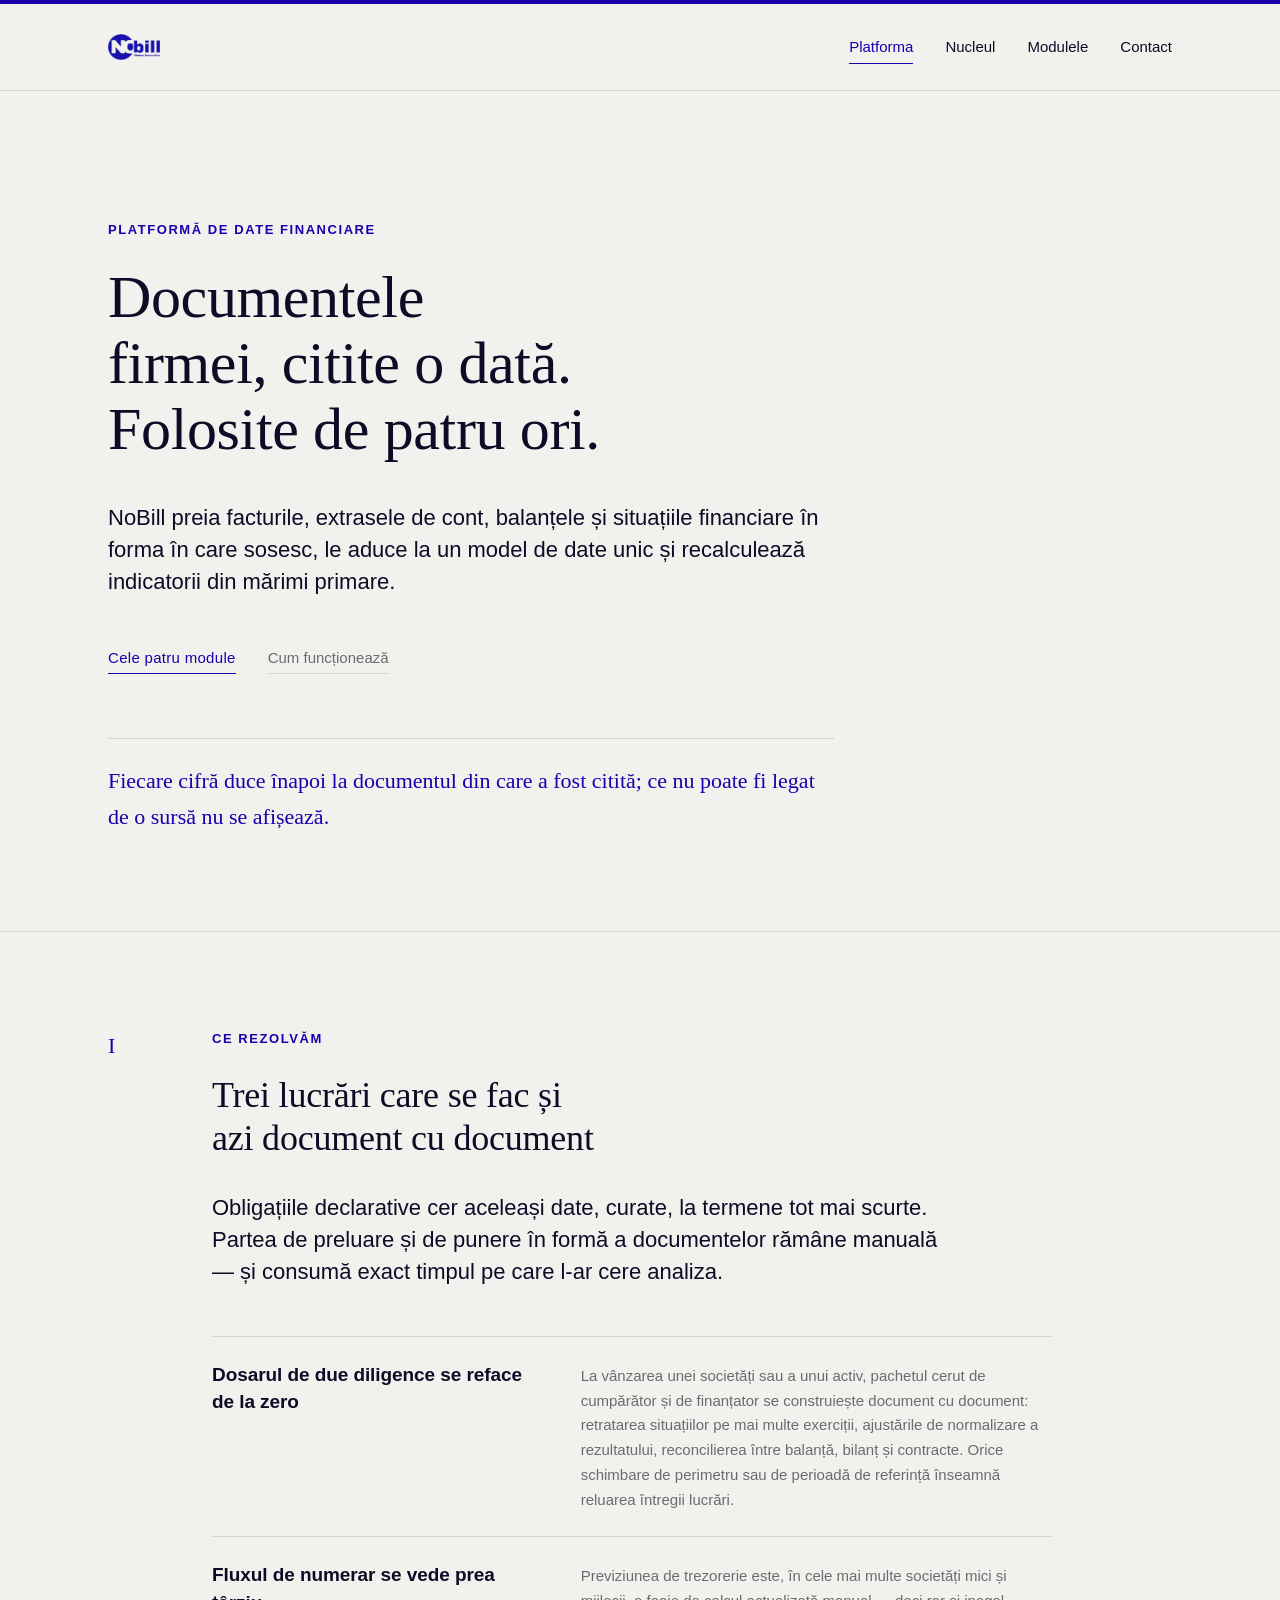
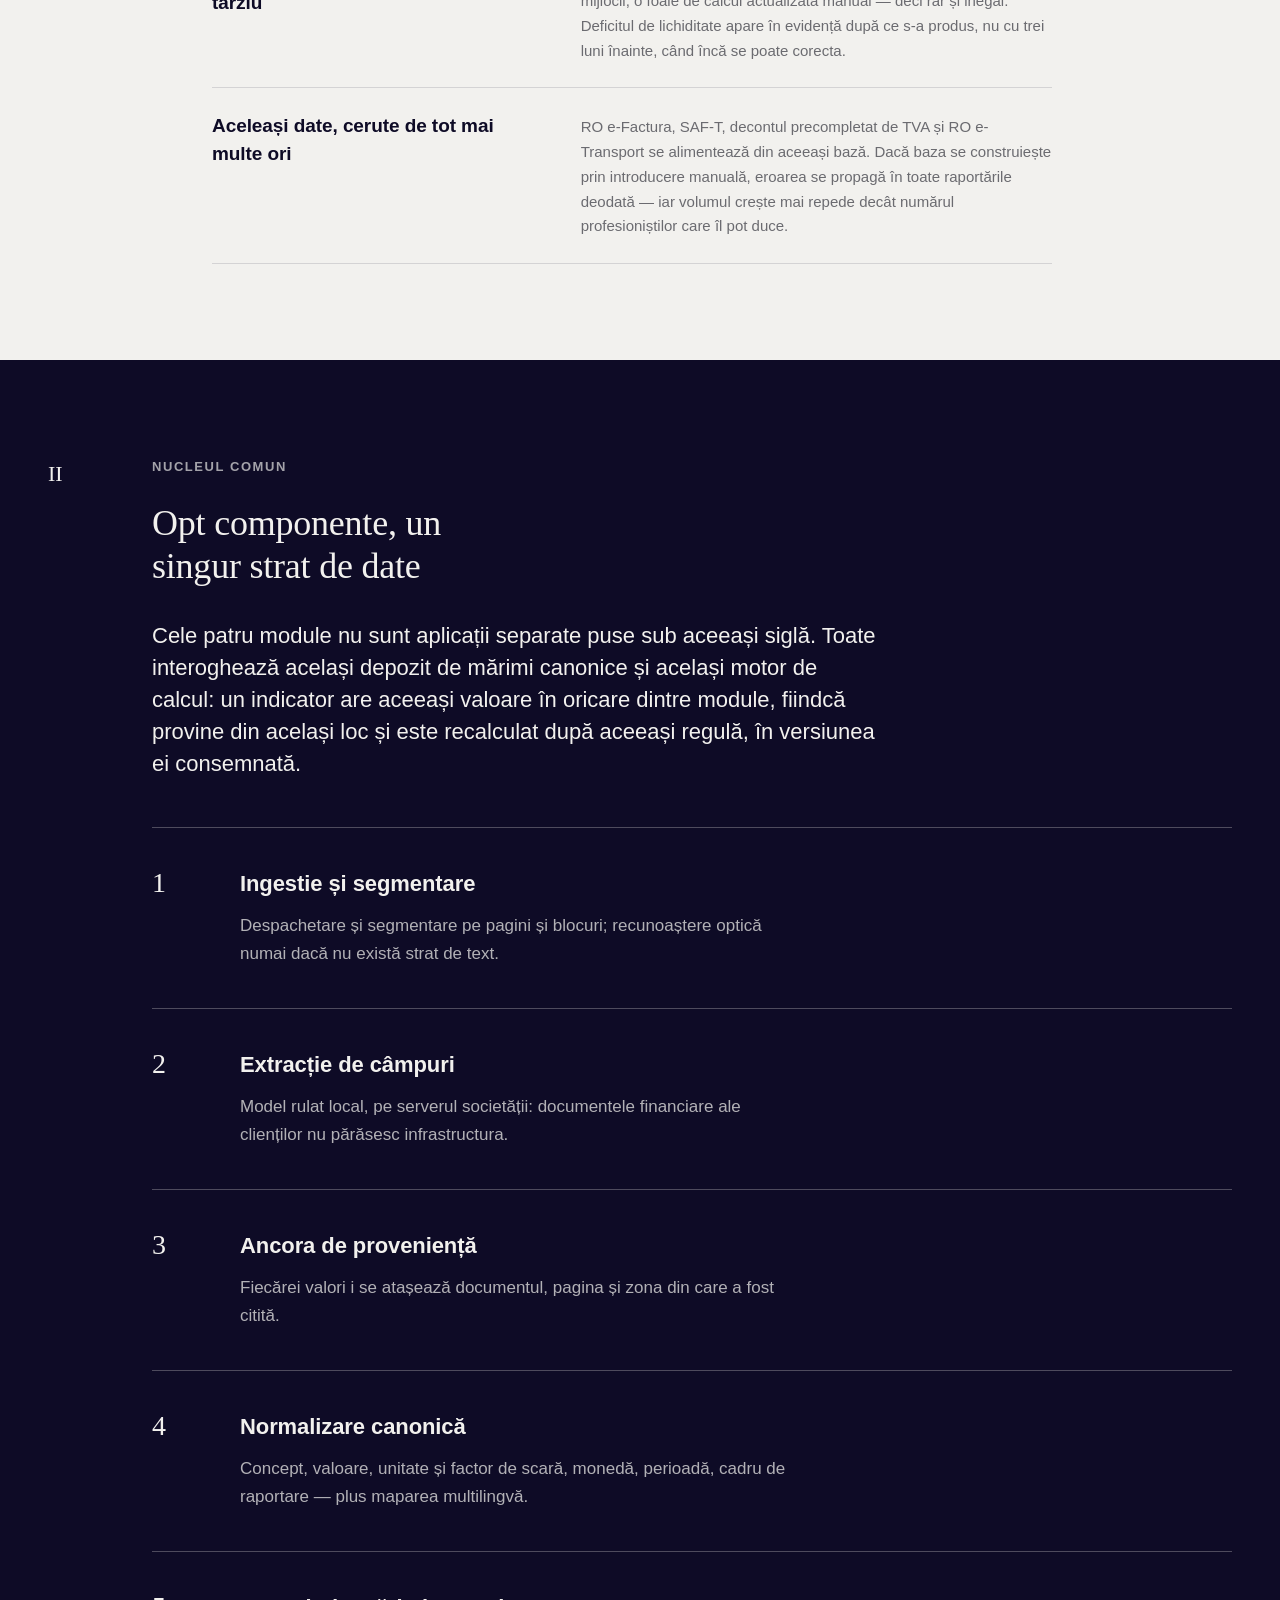
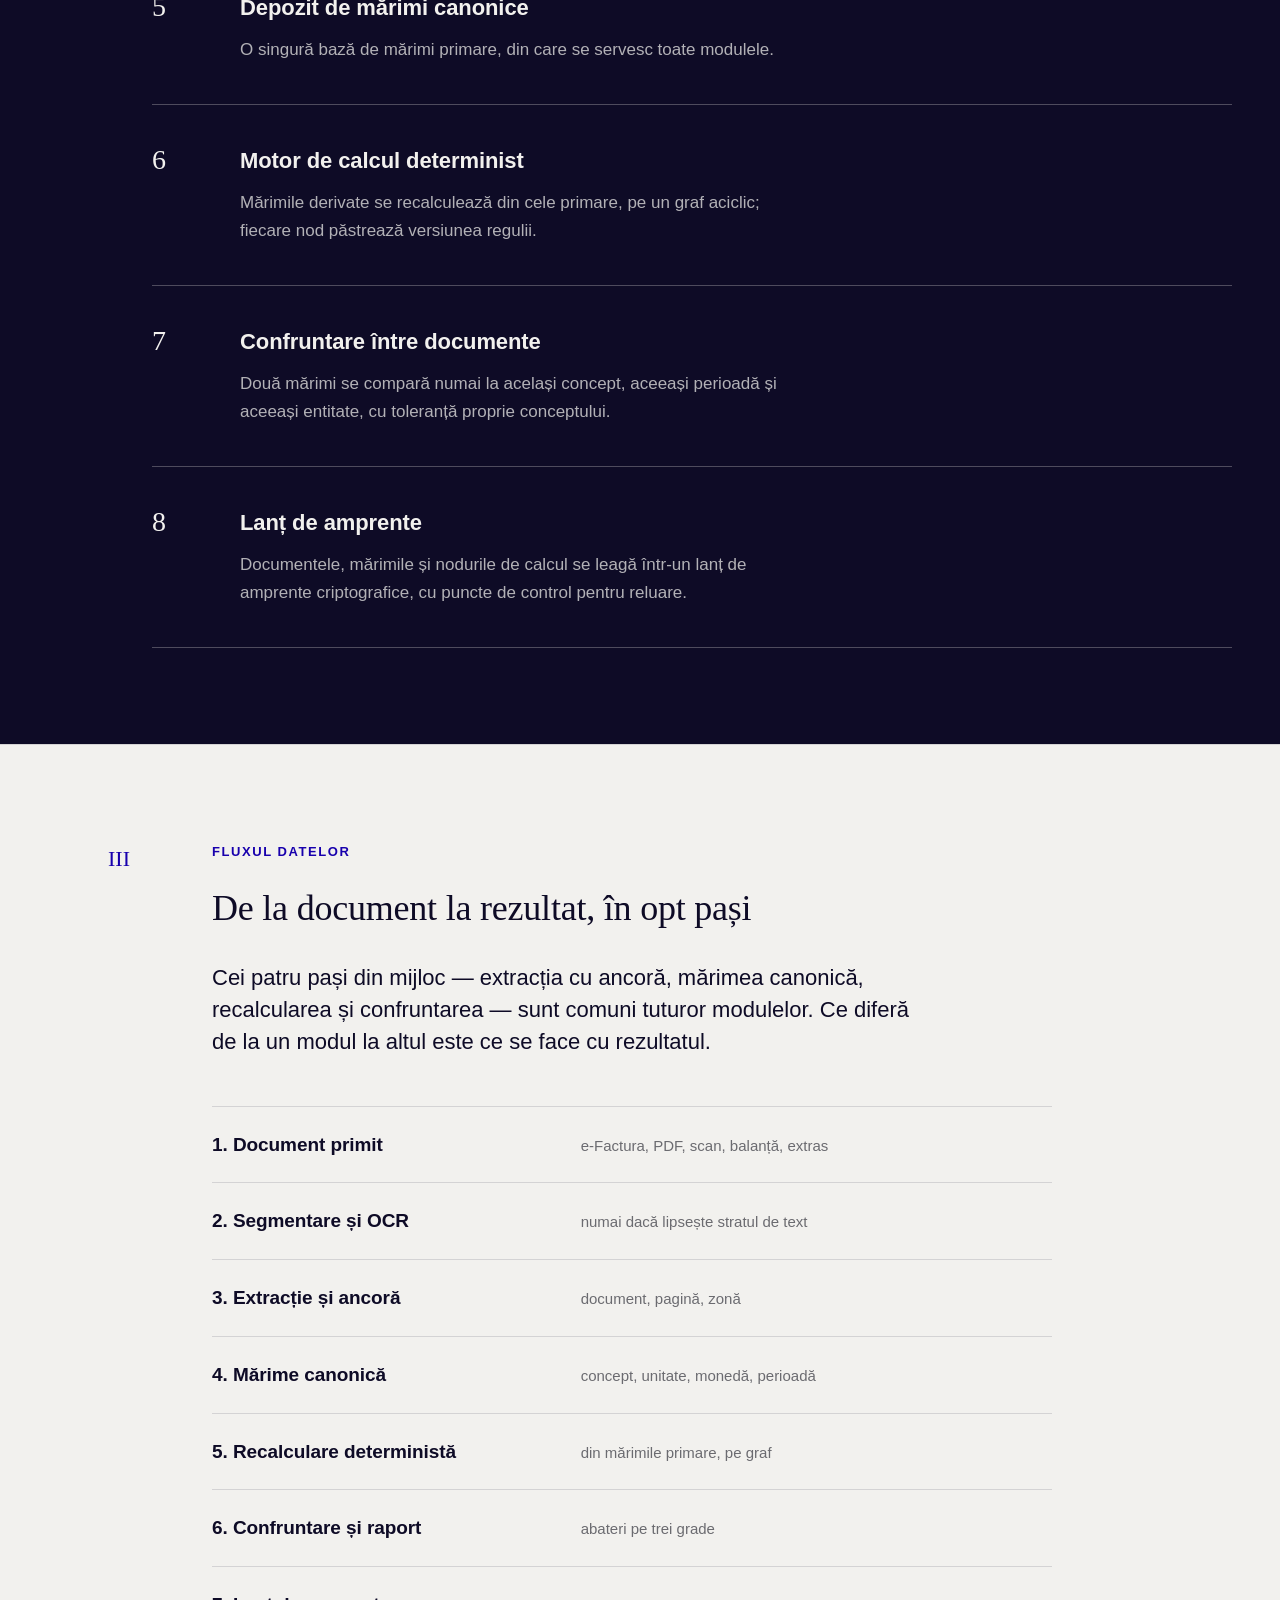
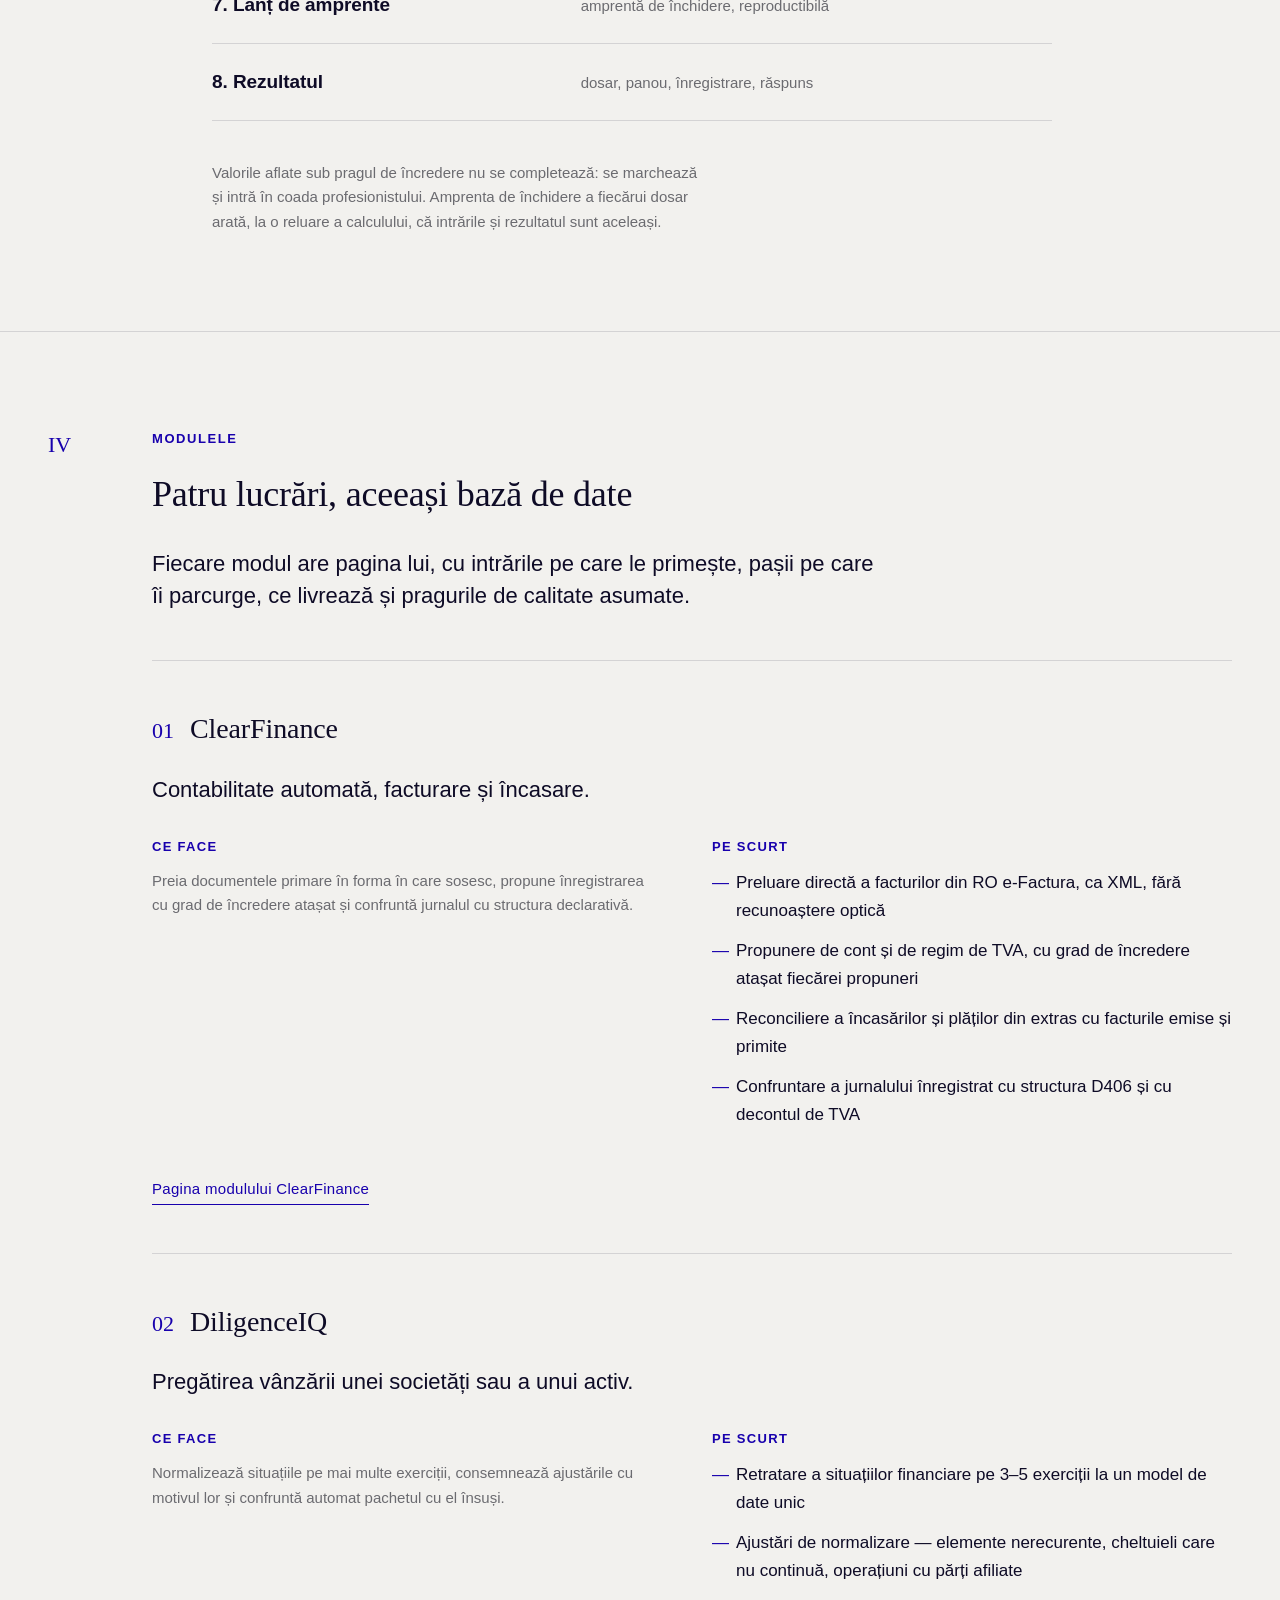
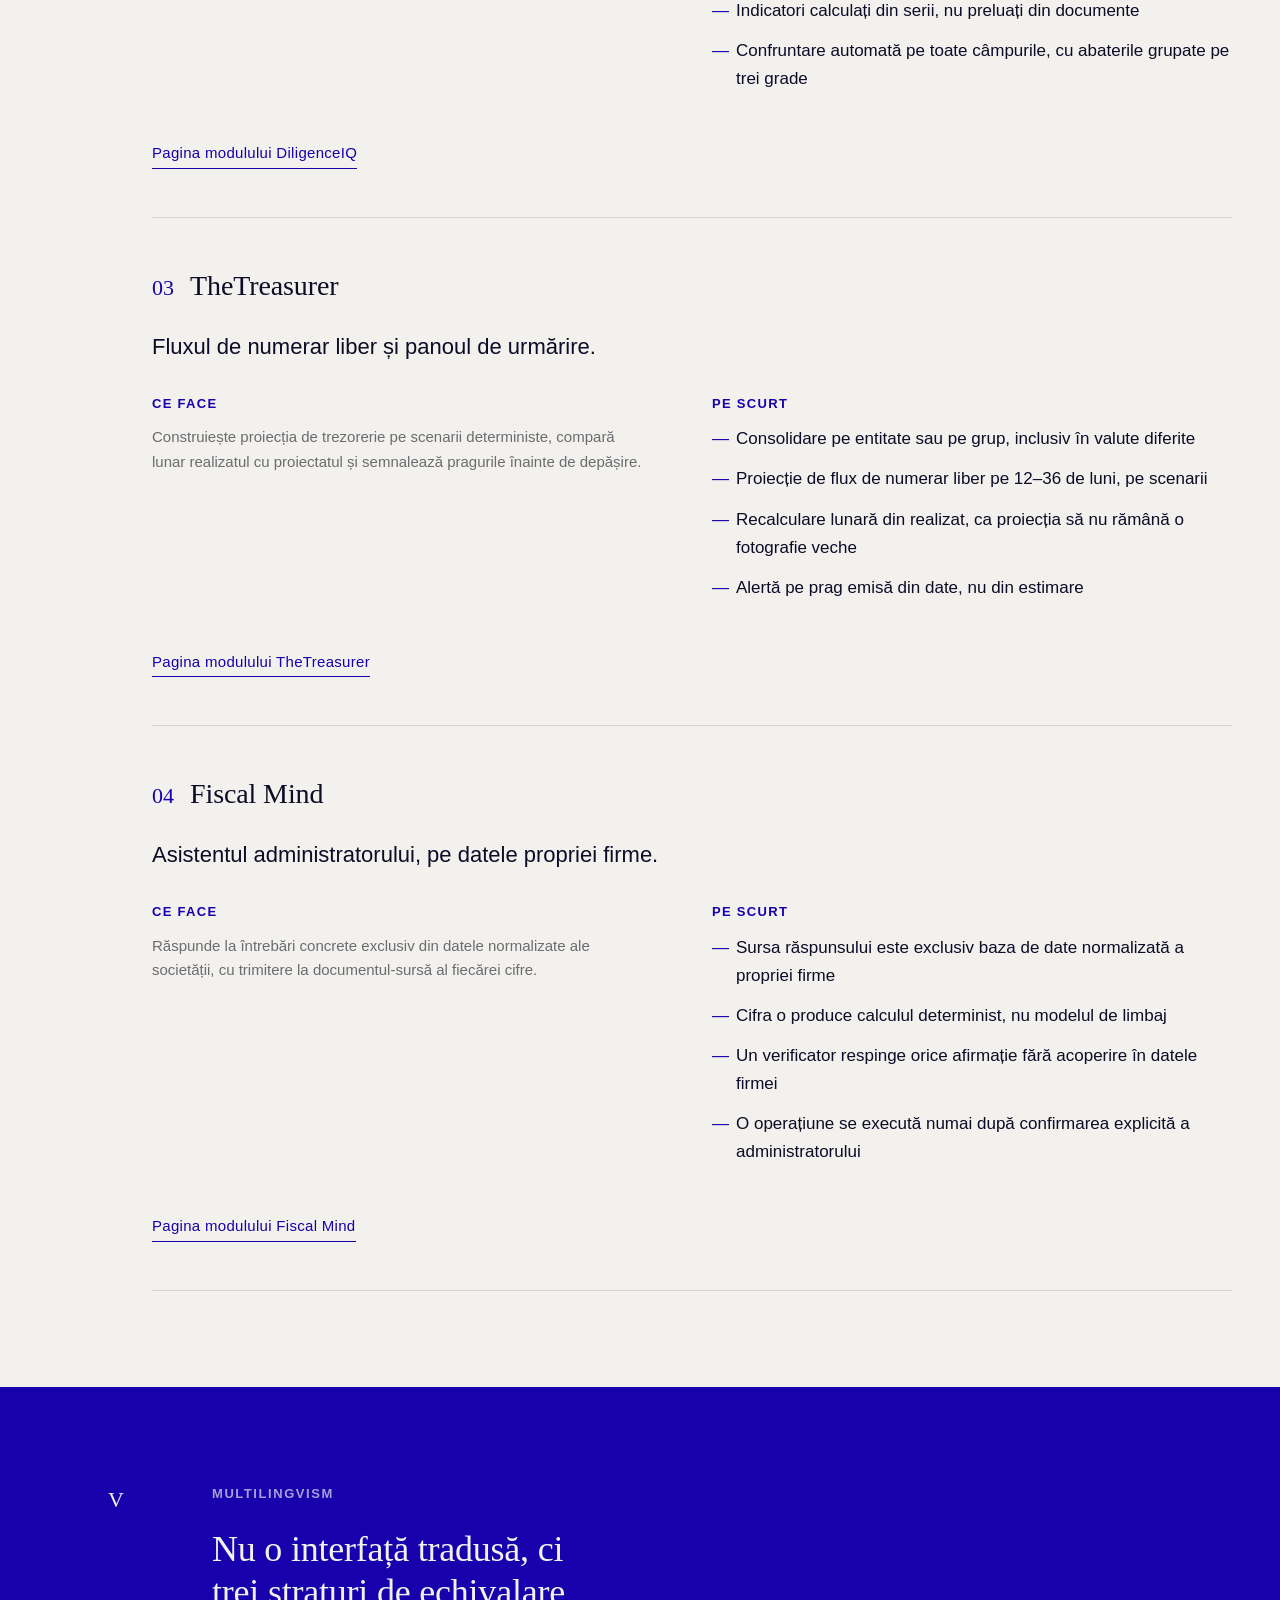
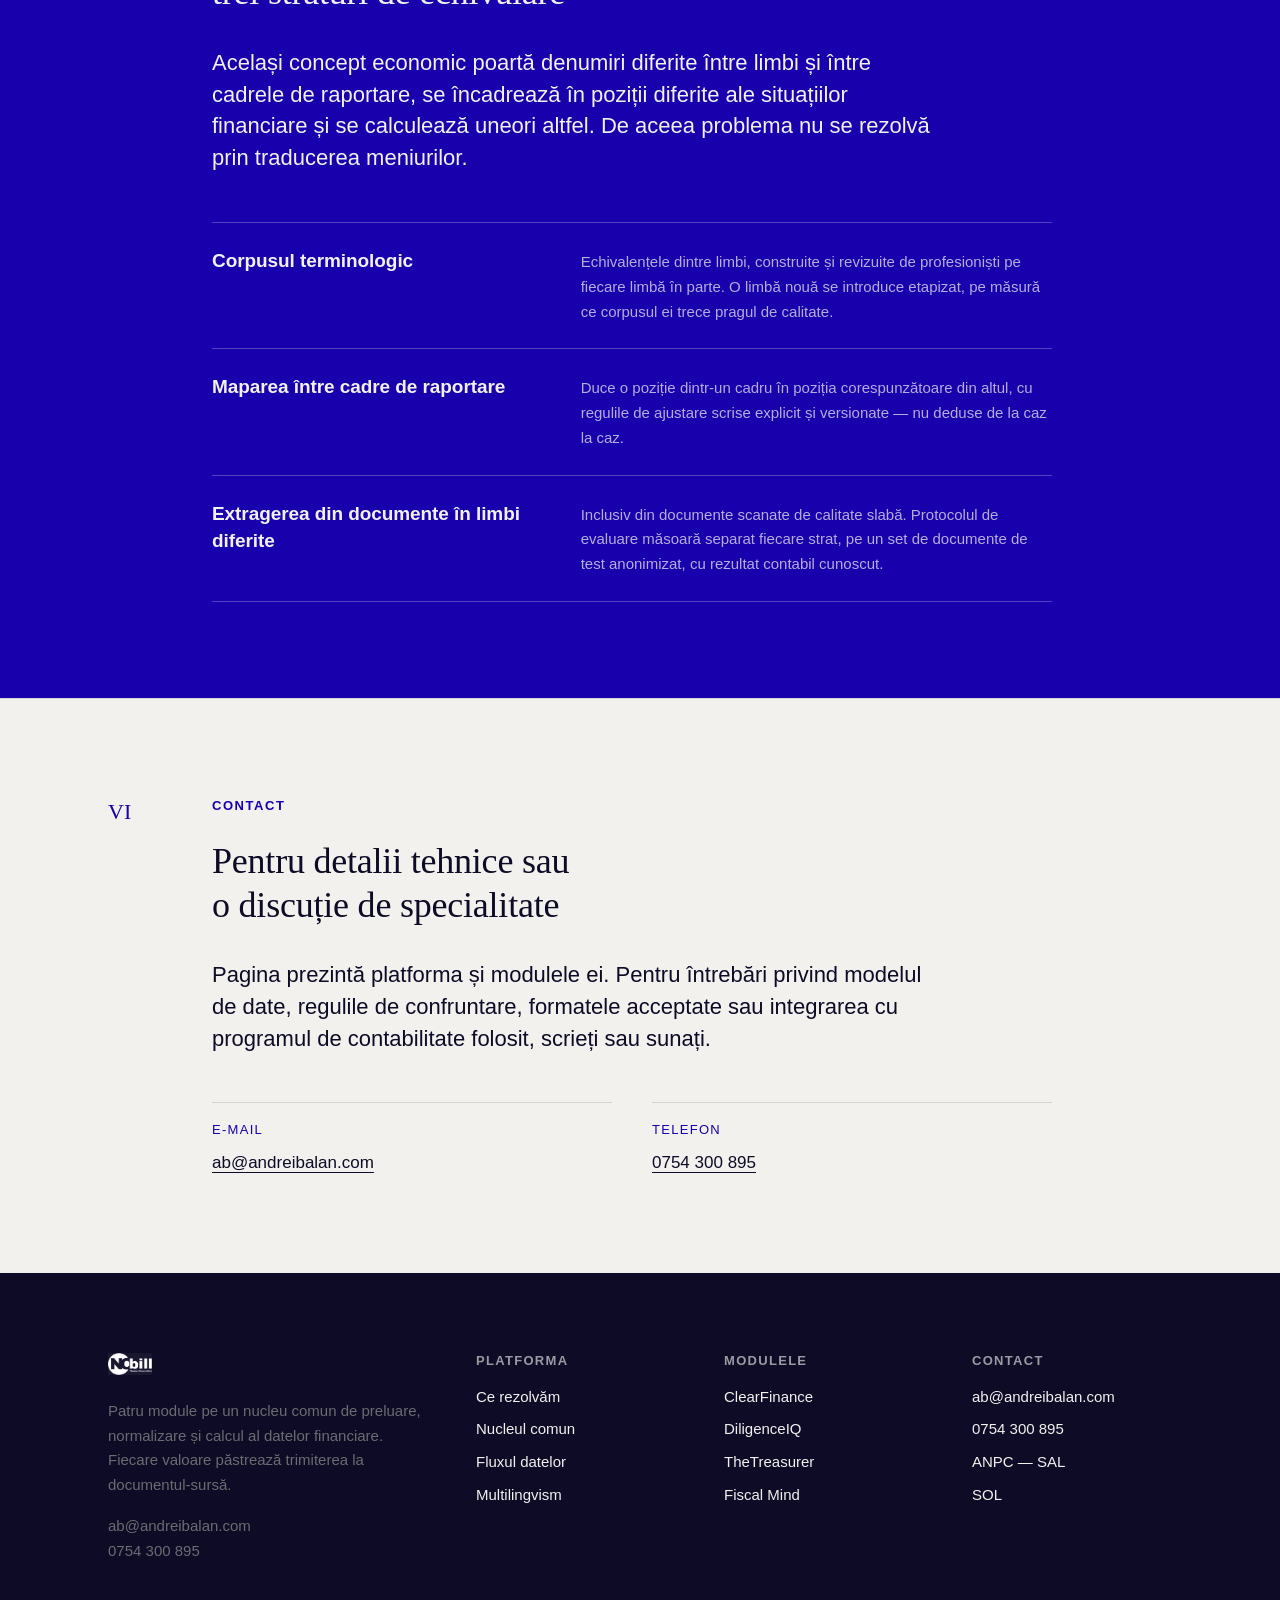
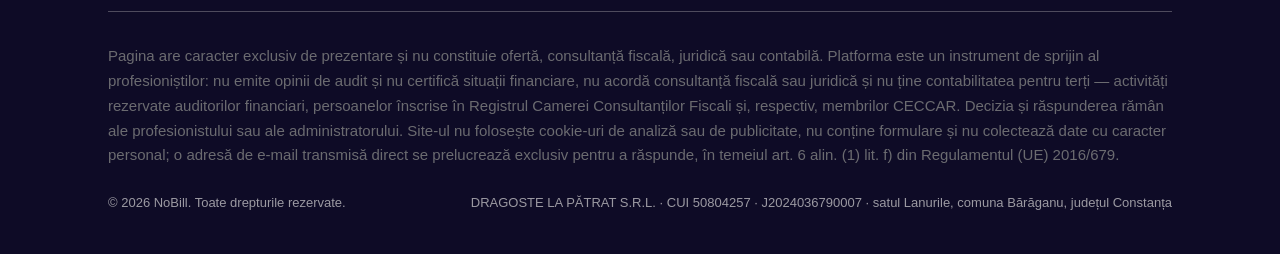
==== commit 216d5d75: "Site refacut pe designul aivaloris.ro, cu culorile si continutul NoBill Co-Authored-By: Claude Opus " ====
--- a/index.html
+++ b/index.html
@@ -10,252 +10,295 @@
 <meta property="og:description" content="NoBill preia documentele financiare ale unei societăți, le aduce la un model de date unic și calculează indicatorii cu trasabilitate până la documentul-sursă. Patru module: ClearFinance, DiligenceIQ, TheTreasurer, Fiscal Mind.">
 <meta property="og:image" content="assets/nobill-logo.png">
 <meta property="og:type" content="website">
-<link rel="preconnect" href="https://fonts.googleapis.com">
-<link rel="preconnect" href="https://fonts.gstatic.com" crossorigin>
-<link href="https://fonts.googleapis.com/css2?family=Inter:wght@400;500;600;700;800&display=swap" rel="stylesheet">
-<link rel="stylesheet" href="assets/site.css">
+<link rel="stylesheet" href="css/tokens.css">
+<link rel="stylesheet" href="css/baza.css">
+<link rel="stylesheet" href="css/layout.css">
+<link rel="stylesheet" href="css/blocuri.css">
 </head>
 <body>
-<header class="nav">
-  <div class="bar">
-    <a href="index.html"><img src="assets/nobill-logo.png" alt="NoBill"></a>
-    <div class="links">
-      <a href="index.html#platforma">Platforma</a>
-      <a href="index.html#modulele">Modulele</a>
-      <a href="index.html#limbi">Multilingvism</a>
-      <a href="index.html#contact" class="pill">Contact</a>
+<div class="pagina">
+<a class="sari-la-continut" href="#continut">Sari la conținut</a>
+
+<header class="antet">
+  <div class="container">
+    <div class="antet-rand">
+      <a class="marca" href="index.html"><img src="assets/nobill-logo-ink.png" alt="NoBill — Finance Innovation" width="52" height="26"></a>
+      <nav class="navigatie" aria-label="Navigație principală">
+        <ul>
+          <li><a href="index.html" aria-current="page">Platforma</a></li>
+          <li><a href="index.html#nucleul">Nucleul</a></li>
+          <li><a href="index.html#modulele">Modulele</a></li>
+          <li><a href="index.html#contact">Contact</a></li>
+        </ul>
+      </nav>
     </div>
   </div>
 </header>
-<!-- HERO -->
-<div class="block dark hero">
-  <div class="eyebrow">Platformă de date financiare</div>
-  <h1>Documentele firmei, citite o dată. Folosite de patru ori.</h1>
-  <p class="sub">
-    NoBill preia facturile, extrasele de cont, balanțele și situațiile financiare în forma în care
-    sosesc, le aduce la <b>un model de date unic</b> și recalculează indicatorii din mărimi primare.
-    Fiecare cifră afișată duce înapoi la documentul din care a fost citită — iar ce nu poate fi legat
-    de o sursă nu se afișează deloc.
-  </p>
-  <div class="btns">
-    <a class="btn btn-p" href="#modulele">Cele patru module</a>
-    <a class="btn btn-g" href="#platforma">Cum funcționează</a>
-  </div>
-  <div class="pills">
-    <span>RO e-Factura · UBL 2.1</span>
-    <span>SAF-T · D406</span>
-    <span>OMFP 1802/2014</span>
-    <span>Reconciliere de extras</span>
-    <span>Pistă de audit completă</span>
-    <span>Multilingv</span>
-  </div>
+
+<main class="continut" id="continut">
+<header class="frontispiciu">
+  <div class="container">
+    <p class="supratitlu">Platformă de date financiare</p>
+    <h1 class="titlu-pagina">Documentele firmei, citite o dată. Folosite de patru ori.</h1>
+    <p class="introducere">NoBill preia facturile, extrasele de cont, balanțele și situațiile financiare în forma
+    în care sosesc, le aduce la un model de date unic și recalculează indicatorii din mărimi primare.</p>
+    <p class="actiuni">
+      <a class="legatura" href="#modulele">Cele patru module</a>
+      <a class="legatura-stinsa" href="#nucleul">Cum funcționează</a>
+    </p>
+    <p class="motto">Fiecare cifră duce înapoi la documentul din care a fost citită; ce nu poate fi legat de o sursă nu se afișează.</p>
+  </div>
+</header>
+
+<section class="sectiune" id="rezolvam">
+  <div class="container">
+    <div class="sectiune-rand">
+      <div class="numeral" aria-hidden="true">I</div>
+      <div class="sectiune-corp">
+        <p class="supratitlu">Ce rezolvăm</p>
+        <h2 class="titlu-sectiune">Trei lucrări care se fac și azi document cu document</h2>
+        <p class="introducere">Obligațiile declarative cer aceleași date, curate, la termene tot mai scurte.
+        Partea de preluare și de punere în formă a documentelor rămâne manuală — și consumă exact timpul pe care
+        l-ar cere analiza.</p>
+
+        <ul class="lista-filet" style="margin-top: var(--sp-48)">
+          <li><h3>Dosarul de due diligence se reface de la zero</h3><p>La vânzarea unei societăți sau a unui activ, pachetul cerut de cumpărător și de finanțator se construiește document cu document: retratarea situațiilor pe mai multe exerciții, ajustările de normalizare a rezultatului, reconcilierea între balanță, bilanț și contracte. Orice schimbare de perimetru sau de perioadă de referință înseamnă reluarea întregii lucrări.</p></li>
+          <li><h3>Fluxul de numerar se vede prea târziu</h3><p>Previziunea de trezorerie este, în cele mai multe societăți mici și mijlocii, o foaie de calcul actualizată manual — deci rar și inegal. Deficitul de lichiditate apare în evidență după ce s-a produs, nu cu trei luni înainte, când încă se poate corecta.</p></li>
+          <li><h3>Aceleași date, cerute de tot mai multe ori</h3><p>RO e-Factura, SAF-T, decontul precompletat de TVA și RO e-Transport se alimentează din aceeași bază. Dacă baza se construiește prin introducere manuală, eroarea se propagă în toate raportările deodată — iar volumul crește mai repede decât numărul profesioniștilor care îl pot duce.</p></li>
+        </ul>
+      </div>
+    </div>
+  </div>
+</section>
+<section class="sectiune sectiune--inchisa sectiune--tus sectiune--lat" id="nucleul">
+  <div class="container">
+    <div class="sectiune-rand">
+      <div class="numeral" aria-hidden="true">II</div>
+      <div class="sectiune-corp sectiune-corp--lat">
+        <p class="supratitlu">Nucleul comun</p>
+        <h2 class="titlu-sectiune">Opt componente, un singur strat de date</h2>
+        <p class="introducere">Cele patru module nu sunt aplicații separate puse sub aceeași siglă. Toate
+        interoghează același depozit de mărimi canonice și același motor de calcul: un indicator are aceeași
+        valoare în oricare dintre module, fiindcă provine din același loc și este recalculat după aceeași regulă,
+        în versiunea ei consemnată.</p>
+
+        <div class="etape" style="margin-top: var(--sp-48)">
+          <div class="etapa"><div class="etapa-cifra">1</div><div><h3>Ingestie și segmentare</h3><p>Despachetare și segmentare pe pagini și blocuri; recunoaștere optică numai dacă nu există strat de text.</p></div></div>
+          <div class="etapa"><div class="etapa-cifra">2</div><div><h3>Extracție de câmpuri</h3><p>Model rulat local, pe serverul societății: documentele financiare ale clienților nu părăsesc infrastructura.</p></div></div>
+          <div class="etapa"><div class="etapa-cifra">3</div><div><h3>Ancora de proveniență</h3><p>Fiecărei valori i se atașează documentul, pagina și zona din care a fost citită.</p></div></div>
+          <div class="etapa"><div class="etapa-cifra">4</div><div><h3>Normalizare canonică</h3><p>Concept, valoare, unitate și factor de scară, monedă, perioadă, cadru de raportare — plus maparea multilingvă.</p></div></div>
+          <div class="etapa"><div class="etapa-cifra">5</div><div><h3>Depozit de mărimi canonice</h3><p>O singură bază de mărimi primare, din care se servesc toate modulele.</p></div></div>
+          <div class="etapa"><div class="etapa-cifra">6</div><div><h3>Motor de calcul determinist</h3><p>Mărimile derivate se recalculează din cele primare, pe un graf aciclic; fiecare nod păstrează versiunea regulii.</p></div></div>
+          <div class="etapa"><div class="etapa-cifra">7</div><div><h3>Confruntare între documente</h3><p>Două mărimi se compară numai la același concept, aceeași perioadă și aceeași entitate, cu toleranță proprie conceptului.</p></div></div>
+          <div class="etapa"><div class="etapa-cifra">8</div><div><h3>Lanț de amprente</h3><p>Documentele, mărimile și nodurile de calcul se leagă într-un lanț de amprente criptografice, cu puncte de control pentru reluare.</p></div></div>
+        </div>
+      </div>
+    </div>
+  </div>
+</section>
+<section class="sectiune" id="fluxul">
+  <div class="container">
+    <div class="sectiune-rand">
+      <div class="numeral" aria-hidden="true">III</div>
+      <div class="sectiune-corp">
+        <p class="supratitlu">Fluxul datelor</p>
+        <h2 class="titlu-sectiune">De la document la rezultat, în opt pași</h2>
+        <p class="introducere">Cei patru pași din mijloc — extracția cu ancoră, mărimea canonică, recalcularea și
+        confruntarea — sunt comuni tuturor modulelor. Ce diferă de la un modul la altul este ce se face cu rezultatul.</p>
+
+        <ul class="lista-filet" style="margin-top: var(--sp-48)">
+          <li><h3>1. Document primit</h3><p>e-Factura, PDF, scan, balanță, extras</p></li>
+          <li><h3>2. Segmentare și OCR</h3><p>numai dacă lipsește stratul de text</p></li>
+          <li><h3>3. Extracție și ancoră</h3><p>document, pagină, zonă</p></li>
+          <li><h3>4. Mărime canonică</h3><p>concept, unitate, monedă, perioadă</p></li>
+          <li><h3>5. Recalculare deterministă</h3><p>din mărimile primare, pe graf</p></li>
+          <li><h3>6. Confruntare și raport</h3><p>abateri pe trei grade</p></li>
+          <li><h3>7. Lanț de amprente</h3><p>amprentă de închidere, reproductibilă</p></li>
+          <li><h3>8. Rezultatul</h3><p>dosar, panou, înregistrare, răspuns</p></li>
+        </ul>
+
+        <p class="proza-mica" style="margin-top: var(--sp-40)">Valorile aflate sub pragul de încredere nu se
+        completează: se marchează și intră în coada profesionistului. Amprenta de închidere a fiecărui dosar
+        arată, la o reluare a calculului, că intrările și rezultatul sunt aceleași.</p>
+      </div>
+    </div>
+  </div>
+</section>
+<section class="sectiune sectiune--lat" id="modulele">
+  <div class="container">
+    <div class="sectiune-rand">
+      <div class="numeral" aria-hidden="true">IV</div>
+      <div class="sectiune-corp sectiune-corp--lat">
+        <p class="supratitlu">Modulele</p>
+        <h2 class="titlu-sectiune">Patru lucrări, aceeași bază de date</h2>
+        <p class="introducere">Fiecare modul are pagina lui, cu intrările pe care le primește, pașii pe care îi
+        parcurge, ce livrează și pragurile de calitate asumate.</p>
+
+        <div class="fise" style="margin-top: var(--sp-48)">
+          <article class="fisa">
+            <div class="fisa-titlu"><span class="numar">01</span><h3>ClearFinance</h3></div>
+            <p class="introducere">Contabilitate automată, facturare și încasare.</p>
+            <div class="fisa-grila">
+              <div>
+                <h4>Ce face</h4>
+                <p class="proza-mica">Preia documentele primare în forma în care sosesc, propune înregistrarea cu grad de încredere atașat și confruntă jurnalul cu structura declarativă.</p>
+              </div>
+              <div>
+                <h4>Pe scurt</h4>
+                <ul class="lista-puncte"><li>Preluare directă a facturilor din RO e-Factura, ca XML, fără recunoaștere optică</li><li>Propunere de cont și de regim de TVA, cu grad de încredere atașat fiecărei propuneri</li><li>Reconciliere a încasărilor și plăților din extras cu facturile emise și primite</li><li>Confruntare a jurnalului înregistrat cu structura D406 și cu decontul de TVA</li></ul>
+              </div>
+            </div>
+            <p class="actiuni"><a class="legatura" href="clearfinance.html">Pagina modulului ClearFinance</a></p>
+          </article>
+          <article class="fisa">
+            <div class="fisa-titlu"><span class="numar">02</span><h3>DiligenceIQ</h3></div>
+            <p class="introducere">Pregătirea vânzării unei societăți sau a unui activ.</p>
+            <div class="fisa-grila">
+              <div>
+                <h4>Ce face</h4>
+                <p class="proza-mica">Normalizează situațiile pe mai multe exerciții, consemnează ajustările cu motivul lor și confruntă automat pachetul cu el însuși.</p>
+              </div>
+              <div>
+                <h4>Pe scurt</h4>
+                <ul class="lista-puncte"><li>Retratare a situațiilor financiare pe 3–5 exerciții la un model de date unic</li><li>Ajustări de normalizare — elemente nerecurente, cheltuieli care nu continuă, operațiuni cu părți afiliate</li><li>Indicatori calculați din serii, nu preluați din documente</li><li>Confruntare automată pe toate câmpurile, cu abaterile grupate pe trei grade</li></ul>
+              </div>
+            </div>
+            <p class="actiuni"><a class="legatura" href="diligenceiq.html">Pagina modulului DiligenceIQ</a></p>
+          </article>
+          <article class="fisa">
+            <div class="fisa-titlu"><span class="numar">03</span><h3>TheTreasurer</h3></div>
+            <p class="introducere">Fluxul de numerar liber și panoul de urmărire.</p>
+            <div class="fisa-grila">
+              <div>
+                <h4>Ce face</h4>
+                <p class="proza-mica">Construiește proiecția de trezorerie pe scenarii deterministe, compară lunar realizatul cu proiectatul și semnalează pragurile înainte de depășire.</p>
+              </div>
+              <div>
+                <h4>Pe scurt</h4>
+                <ul class="lista-puncte"><li>Consolidare pe entitate sau pe grup, inclusiv în valute diferite</li><li>Proiecție de flux de numerar liber pe 12–36 de luni, pe scenarii</li><li>Recalculare lunară din realizat, ca proiecția să nu rămână o fotografie veche</li><li>Alertă pe prag emisă din date, nu din estimare</li></ul>
+              </div>
+            </div>
+            <p class="actiuni"><a class="legatura" href="thetreasurer.html">Pagina modulului TheTreasurer</a></p>
+          </article>
+          <article class="fisa">
+            <div class="fisa-titlu"><span class="numar">04</span><h3>Fiscal Mind</h3></div>
+            <p class="introducere">Asistentul administratorului, pe datele propriei firme.</p>
+            <div class="fisa-grila">
+              <div>
+                <h4>Ce face</h4>
+                <p class="proza-mica">Răspunde la întrebări concrete exclusiv din datele normalizate ale societății, cu trimitere la documentul-sursă al fiecărei cifre.</p>
+              </div>
+              <div>
+                <h4>Pe scurt</h4>
+                <ul class="lista-puncte"><li>Sursa răspunsului este exclusiv baza de date normalizată a propriei firme</li><li>Cifra o produce calculul determinist, nu modelul de limbaj</li><li>Un verificator respinge orice afirmație fără acoperire în datele firmei</li><li>O operațiune se execută numai după confirmarea explicită a administratorului</li></ul>
+              </div>
+            </div>
+            <p class="actiuni"><a class="legatura" href="fiscal-mind.html">Pagina modulului Fiscal Mind</a></p>
+          </article>
+        </div>
+      </div>
+    </div>
+  </div>
+</section>
+<section class="sectiune sectiune--inchisa sectiune--visiniu" id="limbi">
+  <div class="container">
+    <div class="sectiune-rand">
+      <div class="numeral" aria-hidden="true">V</div>
+      <div class="sectiune-corp">
+        <p class="supratitlu">Multilingvism</p>
+        <h2 class="titlu-sectiune">Nu o interfață tradusă, ci trei straturi de echivalare</h2>
+        <p class="introducere">Același concept economic poartă denumiri diferite între limbi și între cadrele de
+        raportare, se încadrează în poziții diferite ale situațiilor financiare și se calculează uneori altfel.
+        De aceea problema nu se rezolvă prin traducerea meniurilor.</p>
+
+        <ul class="lista-filet" style="margin-top: var(--sp-48)">
+          <li><h3>Corpusul terminologic</h3><p>Echivalențele dintre limbi, construite și revizuite de profesioniști pe fiecare limbă în parte. O limbă nouă se introduce etapizat, pe măsură ce corpusul ei trece pragul de calitate.</p></li>
+          <li><h3>Maparea între cadre de raportare</h3><p>Duce o poziție dintr-un cadru în poziția corespunzătoare din altul, cu regulile de ajustare scrise explicit și versionate — nu deduse de la caz la caz.</p></li>
+          <li><h3>Extragerea din documente în limbi diferite</h3><p>Inclusiv din documente scanate de calitate slabă. Protocolul de evaluare măsoară separat fiecare strat, pe un set de documente de test anonimizat, cu rezultat contabil cunoscut.</p></li>
+        </ul>
+      </div>
+    </div>
+  </div>
+</section>
+<section class="sectiune">
+  <div class="container">
+    <div class="sectiune-rand">
+      <div class="numeral" aria-hidden="true">VI</div>
+      <div class="sectiune-corp">
+        <p class="supratitlu">Contact</p>
+        <h2 class="titlu-sectiune">Pentru detalii tehnice sau o discuție de specialitate</h2>
+        <p class="introducere">Pagina prezintă platforma și modulele ei. Pentru întrebări privind modelul de date,
+        regulile de confruntare, formatele acceptate sau integrarea cu programul de contabilitate folosit,
+        scrieți sau sunați.</p>
+
+        <dl class="date-lista" style="margin-top: var(--sp-48)">
+          <div><dt>E-mail</dt><dd><a href="mailto:ab@andreibalan.com">ab@andreibalan.com</a></dd></div>
+          <div><dt>Telefon</dt><dd><a href="tel:+40754300895">0754 300 895</a></dd></div>
+        </dl>
+      </div>
+    </div>
+  </div>
+</section>
+</main>
+
+<footer class="subsol">
+  <div class="container">
+    <div class="subsol-grila">
+      <div>
+        <img src="assets/nobill-logo-white.png" alt="NoBill" width="44" height="22">
+        <p class="proza-mica">Patru module pe un nucleu comun de preluare, normalizare și calcul al datelor
+        financiare. Fiecare valoare păstrează trimiterea la documentul-sursă.</p>
+        <p class="proza-mica" style="margin-top: var(--sp-16)">
+          <a href="mailto:ab@andreibalan.com">ab@andreibalan.com</a><br>
+          <a href="tel:+40754300895">0754 300 895</a>
+        </p>
+      </div>
+      <div>
+        <h2>Platforma</h2>
+        <ul>
+          <li><a href="index.html#rezolvam">Ce rezolvăm</a></li>
+          <li><a href="index.html#nucleul">Nucleul comun</a></li>
+          <li><a href="index.html#fluxul">Fluxul datelor</a></li>
+          <li><a href="index.html#limbi">Multilingvism</a></li>
+        </ul>
+      </div>
+      <div>
+        <h2>Modulele</h2>
+        <ul>
+              <li><a href="clearfinance.html">ClearFinance</a></li>
+              <li><a href="diligenceiq.html">DiligenceIQ</a></li>
+              <li><a href="thetreasurer.html">TheTreasurer</a></li>
+              <li><a href="fiscal-mind.html">Fiscal Mind</a></li>
+        </ul>
+      </div>
+      <div>
+        <h2>Contact</h2>
+        <ul>
+          <li><a href="mailto:ab@andreibalan.com">ab@andreibalan.com</a></li>
+          <li><a href="tel:+40754300895">0754 300 895</a></li>
+          <li><a href="https://anpc.ro/ce-este-sal/" target="_blank" rel="noopener">ANPC — SAL</a></li>
+          <li><a href="https://ec.europa.eu/consumers/odr" target="_blank" rel="noopener">SOL</a></li>
+        </ul>
+      </div>
+    </div>
+
+    <p class="proza-mica" style="margin-top: var(--sp-32); max-width: none">
+      Pagina are caracter exclusiv de prezentare și nu constituie ofertă, consultanță fiscală, juridică sau
+      contabilă. Platforma este un instrument de sprijin al profesioniștilor: nu emite opinii de audit și nu
+      certifică situații financiare, nu acordă consultanță fiscală sau juridică și nu ține contabilitatea pentru
+      terți — activități rezervate auditorilor financiari, persoanelor înscrise în Registrul Camerei
+      Consultanților Fiscali și, respectiv, membrilor CECCAR. Decizia și răspunderea rămân ale profesionistului
+      sau ale administratorului. Site-ul nu folosește cookie-uri de analiză sau de publicitate, nu conține
+      formulare și nu colectează date cu caracter personal; o adresă de e-mail transmisă direct se prelucrează
+      exclusiv pentru a răspunde, în temeiul art. 6 alin. (1) lit. f) din Regulamentul (UE) 2016/679.
+    </p>
+
+    <div class="subsol-jos">
+      <span>© 2026 NoBill. Toate drepturile rezervate.</span>
+      <span>DRAGOSTE LA PĂTRAT S.R.L. · CUI 50804257 · J2024036790007 · satul Lanurile, comuna Bărăganu, județul Constanța</span>
+    </div>
+  </div>
+</footer>
 </div>
-
-<!-- PROBLEMA -->
-<div class="block" id="platforma">
-  <div class="eyebrow">Ce rezolvăm</div>
-  <h2>Trei lucrări care se fac și azi document cu document</h2>
-  <p class="lead">
-    Obligațiile declarative cer aceleași date, curate, la termene tot mai scurte. Partea de preluare și
-    de punere în formă a documentelor rămâne manuală — și consumă exact timpul pe care l-ar cere analiza.
-  </p>
-  <div class="rows">
-    <div class="row"><div class="ic">01</div><div>
-      <h3>Dosarul de due diligence se reface de la zero</h3>
-      <p>La vânzarea unei societăți sau a unui activ, pachetul cerut de cumpărător și de finanțator se
-      construiește document cu document: retratarea situațiilor pe mai multe exerciții, ajustările de
-      normalizare a rezultatului, reconcilierea între balanță, bilanț și contracte.</p>
-      <p>Orice schimbare de perimetru sau de perioadă de referință înseamnă reluarea întregii lucrări.</p>
-    </div></div>
-    <div class="row"><div class="ic">02</div><div>
-      <h3>Fluxul de numerar se vede prea târziu</h3>
-      <p>Previziunea de trezorerie este, în cele mai multe societăți mici și mijlocii, o foaie de calcul
-      actualizată manual — deci rar și inegal. Deficitul de lichiditate apare în evidență după ce s-a
-      produs, nu cu trei luni înainte, când încă se poate corecta.</p>
-    </div></div>
-    <div class="row"><div class="ic">03</div><div>
-      <h3>Aceleași date, cerute de tot mai multe ori</h3>
-      <p>RO e-Factura, SAF-T, decontul precompletat de TVA și RO e-Transport se alimentează din aceeași
-      bază. Dacă baza se construiește prin introducere manuală, eroarea se propagă în toate raportările
-      deodată — iar volumul crește mai repede decât numărul profesioniștilor care îl pot duce.</p>
-    </div></div>
-  </div>
-</div>
-
-<!-- NUCLEU -->
-<div class="block dark">
-  <div class="eyebrow">Nucleul comun</div>
-  <h2>Opt componente, un singur strat de date</h2>
-  <p class="lead">
-    Cele patru module nu sunt aplicații separate puse sub aceeași siglă. Toate interoghează același
-    depozit de mărimi canonice și același motor de calcul. De aici vine consistența: un indicator are
-    aceeași valoare în oricare dintre module, fiindcă provine din același loc și este recalculat după
-    aceeași regulă, în versiunea ei consemnată.
-  </p>
-  <div class="core">
-    <div class="c"><div class="n">1</div><h4>Ingestie și segmentare</h4><p>Despachetare și segmentare pe pagini și blocuri; recunoaștere optică numai dacă nu există strat de text.</p></div>
-    <div class="c"><div class="n">2</div><h4>Extracție de câmpuri</h4><p>Model rulat local, pe serverul societății: documentele financiare ale clienților nu părăsesc infrastructura.</p></div>
-    <div class="c"><div class="n">3</div><h4>Ancora de proveniență</h4><p>Fiecărei valori i se atașează documentul, pagina și zona din care a fost citită.</p></div>
-    <div class="c"><div class="n">4</div><h4>Normalizare canonică</h4><p>Concept, valoare, unitate și factor de scară, monedă, perioadă, cadru de raportare — plus maparea multilingvă.</p></div>
-    <div class="c"><div class="n">5</div><h4>Depozit de mărimi canonice</h4><p>O singură bază de mărimi primare, din care se servesc toate modulele.</p></div>
-    <div class="c"><div class="n">6</div><h4>Motor de calcul determinist</h4><p>Mărimile derivate se recalculează din cele primare, pe un graf aciclic; fiecare nod păstrează versiunea regulii.</p></div>
-    <div class="c"><div class="n">7</div><h4>Confruntare între documente</h4><p>Două mărimi se compară numai la același concept, aceeași perioadă și aceeași entitate, cu toleranță proprie conceptului.</p></div>
-    <div class="c"><div class="n">8</div><h4>Lanț de amprente</h4><p>Documentele, mărimile și nodurile de calcul se leagă într-un lanț de amprente criptografice, cu puncte de control pentru reluare.</p></div>
-  </div>
-  <div class="stats">
-    <div><div class="n">4 module</div><div class="l">pe un nucleu comun, nu patru aplicații alăturate</div></div>
-    <div><div class="n">1 bază de date</div><div class="l">mărimi canonice, cu monedă, unitate și cadru de raportare</div></div>
-    <div><div class="n">Trasabil</div><div class="l">fiecare valoare păstrează documentul, pagina și zona-sursă</div></div>
-    <div><div class="n">Local</div><div class="l">modelele rulează pe infrastructura societății</div></div>
-  </div>
-</div>
-
-<!-- FLUX -->
-<div class="block tint">
-  <div class="eyebrow">Fluxul datelor</div>
-  <h2>De la document la rezultat, în opt pași</h2>
-  <p class="lead">
-    Cei patru pași din mijloc — extracția cu ancoră, mărimea canonică, recalcularea și confruntarea —
-    sunt comuni tuturor modulelor. Ce diferă de la un modul la altul este ce se face cu rezultatul.
-  </p>
-  <div class="flow">
-    <div class="s"><b>Pasul 1</b><span>Document primit</span><i>e-Factura, PDF, scan, balanță, extras</i></div>
-    <div class="s"><b>Pasul 2</b><span>Segmentare și OCR</span><i>numai dacă lipsește stratul de text</i></div>
-    <div class="s"><b>Pasul 3</b><span>Extracție și ancoră</span><i>document, pagină, zonă</i></div>
-    <div class="s"><b>Pasul 4</b><span>Mărime canonică</span><i>concept, unitate, monedă, perioadă</i></div>
-    <div class="s"><b>Pasul 5</b><span>Recalculare deterministă</span><i>din mărimile primare, pe graf</i></div>
-    <div class="s"><b>Pasul 6</b><span>Confruntare și raport</span><i>abateri pe trei grade</i></div>
-    <div class="s"><b>Pasul 7</b><span>Lanț de amprente</span><i>amprentă de închidere, reproductibilă</i></div>
-    <div class="s"><b>Pasul 8</b><span>Rezultatul</span><i>dosar, panou, înregistrare, răspuns</i></div>
-  </div>
-  <p class="note">
-    Valorile aflate sub pragul de încredere nu se completează: se marchează și intră în coada
-    profesionistului. Amprenta de închidere a fiecărui dosar arată, la o reluare a calculului, că
-    intrările și rezultatul sunt aceleași.
-  </p>
-</div>
-
-<!-- MODULE -->
-<div class="block" id="modulele">
-  <div class="sect-top">
-    <div>
-      <div class="eyebrow">Modulele</div>
-      <h2>Patru lucrări, aceeași bază de date</h2>
-    </div>
-  </div>
-  <p class="lead">
-    Fiecare modul are pagina lui, cu intrările pe care le primește, pașii pe care îi parcurge, ce
-    livrează și pragurile de calitate asumate.
-  </p>
-  <div class="mods">
-    <a class="mcard" href="clearfinance.html">
-      <div class="top"><div class="bd">01</div><h3>ClearFinance</h3></div>
-      <p class="role">Contabilitate automată, facturare și încasare</p>
-      <ul><li>Preluare directă a facturilor din RO e-Factura, ca XML, fără recunoaștere optică</li><li>Propunere de cont și de regim de TVA, cu grad de încredere atașat fiecărei propuneri</li><li>Reconciliere a încasărilor și plăților din extras cu facturile emise și primite</li><li>Confruntare a jurnalului înregistrat cu structura D406 și cu decontul de TVA</li></ul>
-      <div class="go">Vezi modulul &rarr;</div>
-    </a>
-    <a class="mcard" href="diligenceiq.html">
-      <div class="top"><div class="bd">02</div><h3>DiligenceIQ</h3></div>
-      <p class="role">Pregătirea vânzării unei societăți sau a unui activ</p>
-      <ul><li>Retratare a situațiilor financiare pe 3–5 exerciții la un model de date unic</li><li>Ajustări de normalizare — elemente nerecurente, cheltuieli care nu continuă, operațiuni cu părți afiliate</li><li>Indicatori calculați din serii, nu preluați din documente</li><li>Confruntare automată pe toate câmpurile, cu abaterile grupate pe trei grade</li></ul>
-      <div class="go">Vezi modulul &rarr;</div>
-    </a>
-    <a class="mcard" href="thetreasurer.html">
-      <div class="top"><div class="bd">03</div><h3>TheTreasurer</h3></div>
-      <p class="role">Fluxul de numerar liber și panoul de urmărire</p>
-      <ul><li>Consolidare pe entitate sau pe grup, inclusiv în valute diferite</li><li>Proiecție de flux de numerar liber pe 12–36 de luni, pe scenarii</li><li>Recalculare lunară din realizat, ca proiecția să nu rămână o fotografie veche</li><li>Alertă pe prag emisă din date, nu din estimare</li></ul>
-      <div class="go">Vezi modulul &rarr;</div>
-    </a>
-    <a class="mcard" href="fiscal-mind.html">
-      <div class="top"><div class="bd">04</div><h3>Fiscal Mind</h3></div>
-      <p class="role">Asistentul administratorului, pe datele propriei firme</p>
-      <ul><li>Sursa răspunsului este exclusiv baza de date normalizată a propriei firme</li><li>Cifra o produce calculul determinist, nu modelul de limbaj</li><li>Un verificator respinge orice afirmație fără acoperire în datele firmei</li><li>O operațiune se execută numai după confirmarea explicită a administratorului</li></ul>
-      <div class="go">Vezi modulul &rarr;</div>
-    </a>
-  </div>
-</div>
-
-<!-- MULTILINGVISM -->
-<div class="block tint" id="limbi">
-  <div class="eyebrow">Multilingvism</div>
-  <h2>Nu o interfață tradusă, ci trei straturi de echivalare</h2>
-  <p class="lead">
-    Același concept economic poartă denumiri diferite între limbi și între cadrele de raportare, se
-    încadrează în poziții diferite ale situațiilor financiare și se calculează uneori altfel. De aceea
-    problema nu se rezolvă prin traducerea meniurilor.
-  </p>
-  <div class="rows">
-    <div class="row"><div class="ic">A</div><div>
-      <h3>Corpusul terminologic</h3>
-      <p>Echivalențele dintre limbi, construite și revizuite de profesioniști pe fiecare limbă în parte.
-      O limbă nouă se introduce etapizat, pe măsură ce corpusul ei trece pragul de calitate.</p>
-    </div></div>
-    <div class="row"><div class="ic">B</div><div>
-      <h3>Maparea între cadre de raportare</h3>
-      <p>Duce o poziție dintr-un cadru în poziția corespunzătoare din altul, cu regulile de ajustare
-      scrise explicit și versionate — nu deduse de la caz la caz.</p>
-    </div></div>
-    <div class="row"><div class="ic">C</div><div>
-      <h3>Extragerea din documente în limbi diferite</h3>
-      <p>Inclusiv din documente scanate de calitate slabă. Protocolul de evaluare măsoară separat fiecare
-      strat, pe un set de documente de test anonimizat, cu rezultat contabil cunoscut.</p>
-    </div></div>
-  </div>
-</div>
-
-<!-- CONTACT -->
-<div class="block tint" id="contact">
-  <div class="eyebrow">Contact</div>
-  <h2>Pentru detalii tehnice sau o discuție de specialitate</h2>
-  <p class="lead">
-    Pagina prezintă platforma și modulele ei. Pentru întrebări privind modelul de date, regulile de
-    confruntare, formatele acceptate sau integrarea cu programul de contabilitate folosit, scrieți sau sunați.
-  </p>
-  <div class="cta-grid">
-    <a href="mailto:ab@andreibalan.com"><span>E-mail</span><strong>ab@andreibalan.com</strong></a>
-    <a href="tel:+40754300895"><span>Telefon</span><strong>0754 300 895</strong></a>
-  </div>
-</div>
-
-<footer>
-  <div class="fcard">
-    <img src="assets/nobill-logo-white.png" alt="NoBill">
-    <div class="fgrid">
-      <div>
-        <h6>Platforma</h6>
-        <p style="max-width:46ch">
-          Patru module pe un nucleu comun de preluare, normalizare și calcul al datelor financiare.
-          Fiecare valoare păstrează trimiterea la documentul-sursă; ce nu poate fi legat de o sursă nu se afișează.
-        </p>
-      </div>
-      <div>
-        <h6>Modulele</h6>
-        <ul><li><a href="clearfinance.html">ClearFinance</a></li><li><a href="diligenceiq.html">DiligenceIQ</a></li><li><a href="thetreasurer.html">TheTreasurer</a></li><li><a href="fiscal-mind.html">Fiscal Mind</a></li></ul>
-      </div>
-      <div>
-        <h6>Informații legale</h6>
-        <p>
-          Operator: DRAGOSTE LA PĂTRAT S.R.L.<br>
-          CUI 50804257 · J2024036790007<br>
-          satul Lanurile, comuna Bărăganu, județul Constanța<br>
-          <a href="https://anpc.ro/ce-este-sal/" target="_blank" rel="noopener">ANPC — SAL</a> ·
-          <a href="https://ec.europa.eu/consumers/odr" target="_blank" rel="noopener">SOL</a>
-        </p>
-      </div>
-    </div>
-    <div class="legal">
-      Pagina are caracter exclusiv de prezentare și nu constituie ofertă, consultanță fiscală, juridică
-      sau contabilă. Platforma este un instrument de sprijin al profesioniștilor: nu emite opinii de audit
-      și nu certifică situații financiare, nu acordă consultanță fiscală sau juridică și nu ține
-      contabilitatea pentru terți — activități rezervate auditorilor financiari, persoanelor înscrise în
-      Registrul Camerei Consultanților Fiscali și, respectiv, membrilor CECCAR. Decizia și răspunderea
-      rămân ale profesionistului sau ale administratorului.
-      Site-ul nu folosește cookie-uri de analiză sau de publicitate, nu conține formulare și nu colectează
-      date cu caracter personal; o adresă de e-mail transmisă direct se prelucrează exclusiv pentru a
-      răspunde, în temeiul art. 6 alin. (1) lit. f) din Regulamentul (UE) 2016/679.
-      © 2026. Toate drepturile rezervate.
-    </div>
-  </div>
-</footer>
 </body>
 </html>
--- a/css/tokens.css
+++ b/css/tokens.css
@@ -0,0 +1,100 @@
+/*
+  NoBill - tokenuri de design.
+  Culorile vin din "README - ghid rebranding.md" si nu se deriva.
+  Nicio valoare de culoare, marime sau spatiere nu se scrie in componente.
+*/
+
+:root {
+  /* ---- Culori ---- */
+  --crem: #F2F1EE;
+  --tus: #0E0B26;
+  --visiniu: #1800AD;
+  --gri: #6B6B70;
+
+  /* Singurele derivate admise: filete si fundaluri foarte slabe. */
+  --filet: rgba(14, 11, 38, 0.13);
+  --filet-tare: rgba(14, 11, 38, 0.28);
+  --filet-crem: rgba(242, 241, 238, 0.28);
+  --panza: rgba(14, 11, 38, 0.028);
+
+  /*
+    Contraste masurate (WCAG 2.1):
+      pe crem  — tus 16,17 · visiniu 9,69 · gri 4,66
+      pe tus   — crem 16,17 · gri 3,47 (pica) · visiniu 1,67 (pica)
+    Pe fundal inchis se foloseste exclusiv cremul.
+  */
+
+  /*
+    ---- Rolurile culorii ----
+
+    Blocurile de continut nu mai scriu culori de brand, ci roluri: cerneala,
+    accent, eticheta, filete. Aici rolurile poarta valorile de pe crem, adica
+    exact ce se vedea pana acum. O sectiune pe fundal inchis le rescrie o
+    singura data, in layout.css, iar sectiunea care isi schimba culoarea la
+    derulare le rescrie din javascript, cu valori interpolate. Asa scrisul,
+    filetele si desenele urmeaza fundalul fara sa stie nimic despre el.
+  */
+  --fundal: var(--crem);
+  --cerneala: var(--tus);
+  --cerneala-stinsa: var(--gri);
+  --accent: var(--visiniu);
+  --eticheta: var(--visiniu);
+  --linie: var(--filet);
+  --linie-tare: var(--filet-tare);
+  --panza-loc: var(--panza);
+
+  /* ---- Tipografie. Corp 17 px. ---- */
+  --t-mic: 0.8125rem;                                       /* 13 — supratitluri */
+  --t-05: 0.9375rem;                                        /* 15 */
+  --t-1: 1.0625rem;                                         /* 17 */
+  --t-2: 1.1875rem;                                         /* 19 */
+  --t-3: 1.375rem;                                          /* 22 */
+  --t-4: clamp(1.375rem, 1.10rem + 1.2vw, 1.75rem);         /* 22 → 28 */
+  --t-5: clamp(1.5rem, 1.05rem + 2.0vw, 2.25rem);           /* 24 → 36 */
+  --t-6: clamp(1.75rem, 1.10rem + 2.9vw, 2.875rem);         /* 28 → 46 */
+  --t-7: clamp(2.125rem, 1.15rem + 4.4vw, 3.75rem);         /* 34 → 60 */
+
+  --lh-corp: 1.65;
+  --lh-mediu: 1.45;
+  --lh-titlu: 1.20;
+  --lh-mare: 1.10;
+
+  --serif: "CMU Serif", Georgia, "Times New Roman", serif;
+  --sans: "Public Sans", -apple-system, BlinkMacSystemFont, "Segoe UI", Arial, sans-serif;
+
+  /* ---- Spatiere. Baza 8. ---- */
+  --sp-4: 0.25rem;
+  --sp-8: 0.5rem;
+  --sp-12: 0.75rem;
+  --sp-16: 1rem;
+  --sp-24: 1.5rem;
+  --sp-32: 2rem;
+  --sp-40: 2.5rem;
+  --sp-48: 3rem;
+  --sp-64: 4rem;
+  --sp-80: 5rem;
+  --sp-96: 6rem;
+  --sp-128: 8rem;
+  --sp-160: 10rem;
+
+  /* ---- Layout ---- */
+  --container: 1160px;
+  --gutiera: 104px;      /* coloana marginala a numeralelor romane */
+  --coloana: 840px;      /* latimea maxima a coloanei de text */
+  --masura: 33em;        /* ~66 de caractere la marimea elementului */
+  --margine-pagina: var(--sp-48);
+
+  /* ---- Miscare. Singurele tranzitii din site, ambele pe culoare. ---- */
+  --tranzitie: 120ms linear;
+}
+
+@media (max-width: 900px) {
+  :root {
+    --gutiera: 0px;
+    --margine-pagina: var(--sp-24);
+  }
+}
+
+@media (prefers-reduced-motion: reduce) {
+  :root { --tranzitie: 0ms; }
+}
--- a/css/baza.css
+++ b/css/baza.css
@@ -0,0 +1,125 @@
+/*
+  Valoris — baza.
+  Fonturile sunt servite local, din /public/fonts, subsetate pe latin,
+  Latin-1 si diacriticele romanesti cu virgula dedesubt (U+0218–021B).
+  Pagina nu face nicio cerere catre un domeniu tert.
+*/
+
+@font-face {
+  font-family: "CMU Serif";
+  src: url("fonts/cmu-serif-roman.woff2") format("woff2");
+  font-weight: 400;
+  font-style: normal;
+  font-display: swap;
+}
+
+@font-face {
+  font-family: "Public Sans";
+  src: url("fonts/public-sans-var.woff2") format("woff2");
+  font-weight: 100 900;
+  font-style: normal;
+  font-display: swap;
+}
+
+*, *::before, *::after { box-sizing: border-box; }
+
+html {
+  background: var(--crem);
+  -webkit-text-size-adjust: 100%;
+  scroll-behavior: smooth;
+}
+
+@media (prefers-reduced-motion: reduce) {
+  html { scroll-behavior: auto; }
+}
+
+body {
+  margin: 0;
+  background: var(--crem);
+  color: var(--tus);
+  font-family: var(--sans);
+  font-size: var(--t-1);
+  line-height: var(--lh-corp);
+  font-weight: 400;
+  font-synthesis: none;
+  -webkit-font-smoothing: antialiased;
+  -moz-osx-font-smoothing: grayscale;
+  text-rendering: optimizeLegibility;
+}
+
+h1, h2, h3, h4, p, ul, ol, dl, figure, blockquote, table { margin: 0; }
+ul, ol { padding: 0; list-style: none; }
+
+h1, h2 {
+  font-family: var(--serif);
+  font-weight: 400;
+  line-height: var(--lh-titlu);
+  letter-spacing: -0.006em;
+}
+
+/*
+  h3 ramane in Public Sans 600, nu in serif: la 22 px periile lui Computer
+  Modern se subtiaza, iar virgula de sub "s" si "t" devine greu de vazut.
+*/
+h3, h4 {
+  font-family: var(--sans);
+  font-weight: 600;
+  line-height: var(--lh-mediu);
+  letter-spacing: -0.004em;
+}
+
+a {
+  color: inherit;
+  text-decoration-thickness: 1px;
+  text-underline-offset: 0.22em;
+  transition: color var(--tranzitie);
+}
+
+a:hover { color: var(--visiniu); }
+
+:focus-visible {
+  outline: 2px solid var(--visiniu);
+  outline-offset: 3px;
+}
+
+img, svg { display: block; max-width: 100%; }
+
+button, input, select, textarea {
+  font: inherit;
+  color: inherit;
+}
+
+::selection {
+  background: var(--visiniu);
+  color: var(--crem);
+}
+
+/* Numeralele in cifre vechi ale lui Computer Modern nu se folosesc in tabele. */
+table { border-collapse: collapse; width: 100%; }
+
+.doar-pentru-cititor {
+  position: absolute;
+  width: 1px; height: 1px;
+  margin: -1px; padding: 0;
+  overflow: hidden;
+  clip-path: inset(50%);
+  white-space: nowrap;
+  border: 0;
+}
+
+.sari-la-continut {
+  position: absolute;
+  left: var(--sp-16);
+  top: -100%;
+  z-index: 100;
+  background: var(--tus);
+  color: var(--crem);
+  padding: var(--sp-12) var(--sp-16);
+  font-size: var(--t-05);
+  text-decoration: none;
+}
+
+.sari-la-continut:focus {
+  top: var(--sp-16);
+  color: var(--crem);
+}
--- a/css/layout.css
+++ b/css/layout.css
@@ -0,0 +1,275 @@
+/* Valoris — cadrul paginii: container, antet, navigatie, subsol, sectiuni. */
+
+.container {
+  width: 100%;
+  max-width: var(--container);
+  margin-inline: auto;
+  /*
+    Pe telefoanele cu decupaj, tinute orizontal, marginea paginii cade sub
+    crestatura. Se ia cea mai mare dintre marginea paginii si zona sigura;
+    unde nu exista zone sigure, env() da zero si marginea ramane cea stiuta.
+  */
+  padding-inline:
+    max(var(--margine-pagina), env(safe-area-inset-left))
+    max(var(--margine-pagina), env(safe-area-inset-right));
+}
+
+.pagina {
+  /* Randul cu vh e pentru browserele de telefon mai vechi, care nu stiu dvh
+     si il lasa nefolosit. */
+  min-height: 100vh;
+  min-height: 100dvh;
+  display: flex;
+  flex-direction: column;
+}
+
+.continut { flex: 1 0 auto; }
+
+/* ---------- Antet ---------- */
+
+.antet {
+  /* Banda de sus, ca pe o hartie cu antet. Singurul loc in care visiniul
+     apare ca suprafata pe fundal deschis. */
+  border-top: 4px solid var(--visiniu);
+  border-bottom: 1px solid var(--filet);
+  background: var(--crem);
+}
+
+.antet-rand {
+  display: flex;
+  align-items: center;
+  gap: var(--sp-32);
+  min-height: 86px;
+}
+
+/* Marca la stanga, navigatia si comutatorul impinse impreuna in dreapta.
+   Nu `space-between`: randul are trei copii, iar navigatia ar ramane la mijloc. */
+.navigatie { margin-left: auto; }
+
+.marca { display: inline-flex; align-items: center; }
+
+.marca img {
+  height: 26px;
+  width: auto;
+}
+
+.navigatie ul {
+  display: flex;
+  align-items: center;
+  gap: var(--sp-32);
+}
+
+.navigatie a {
+  font-size: var(--t-05);
+  text-decoration: none;
+  color: var(--tus);
+  padding-block: var(--sp-8);
+  border-bottom: 1px solid transparent;
+}
+
+.navigatie a[aria-current="page"] {
+  border-bottom-color: var(--visiniu);
+  color: var(--visiniu);
+}
+
+.limba {
+  font-size: var(--t-mic);
+  letter-spacing: 0.10em;
+  text-transform: uppercase;
+  color: var(--gri);
+  text-decoration: none;
+  padding-left: var(--sp-32);
+  border-left: 1px solid var(--filet);
+}
+
+/*
+  Pe telefon antetul se aseaza pe doua randuri, aliniate la stanga ca tot
+  restul paginii: marca si comutatorul de limba sus, cele patru intrari
+  dedesubt. Inainte erau trei randuri centrate, cu comutatorul singur pe
+  ultimul; antetul lua 164 px dintr-un ecran de 812 si impingea titlul in jos.
+  Cele patru intrari masoara 289 px cu tot cu spatii, deci incap pe un rand in
+  cei 327 px ai containerului. Fara meniu-hamburger: nu are ce ascunde.
+*/
+@media (max-width: 900px) {
+  .antet-rand {
+    display: grid;
+    grid-template-columns: 1fr auto;
+    align-items: center;
+    gap: var(--sp-12) var(--sp-16);
+    min-height: 0;
+    padding-block: var(--sp-16);
+  }
+
+  .marca { grid-area: 1 / 1; }
+
+  .navigatie {
+    grid-area: 2 / 1 / auto / -1;
+    margin-left: 0;
+  }
+
+  .navigatie ul {
+    flex-wrap: wrap;
+    justify-content: flex-start;
+    gap: 0 var(--sp-16);
+  }
+
+  /*
+    Degetul cere mai mult decat ochiul: intrarile cresc la 44 de puncte. Aerul
+    in plus ar cobori insa filetul intrarii curente pana la marginea de jos a
+    zonei de atingere, departe de cuvant, asa ca acolo filetul se schimba in
+    subliniere, care sta lipita de litere.
+  */
+  .navigatie a { padding-block: var(--sp-12); border-bottom: 0; }
+
+  .navigatie a[aria-current="page"] {
+    text-decoration: underline;
+    text-decoration-thickness: 1px;
+    text-underline-offset: 0.3em;
+  }
+
+  /* Pe randul marcii, la capatul din dreapta. Filetul din stanga ar atarna
+     in gol acolo, deci dispare. */
+  .limba {
+    grid-area: 1 / 2;
+    justify-self: end;
+    padding-left: 0;
+    border-left: 0;
+  }
+}
+
+/* ---------- Sectiuni cu numeral roman in gutiera ---------- */
+
+.sectiune {
+  padding-block: var(--sp-96);
+  border-top: 1px solid var(--linie);
+}
+
+.sectiune:first-of-type { border-top: 0; }
+
+.sectiune-rand {
+  display: grid;
+  grid-template-columns: var(--gutiera) minmax(0, 1fr);
+}
+
+.numeral {
+  font-family: var(--serif);
+  font-size: var(--t-3);
+  color: var(--accent);
+  line-height: var(--lh-mare);
+  padding-top: 0.25em;
+}
+
+.sectiune-corp { max-width: var(--coloana); }
+.sectiune-corp--lat { max-width: none; }
+
+/* O sectiune pe trei coloane nu incape in masura obisnuita de citit. */
+.sectiune--lat .container { max-width: 1400px; }
+
+@media (max-width: 900px) {
+  .sectiune { padding-block: var(--sp-64); }
+  .sectiune-rand { grid-template-columns: minmax(0, 1fr); }
+  .numeral { padding-top: 0; padding-bottom: var(--sp-12); }
+}
+
+/* ---------- Sectiuni pe fundal inchis ---------- */
+
+/*
+  Purtarea e comuna; difera numai fundalul. Pe amandoua se scrie exclusiv cu
+  crem: pe tus da 16,17, pe visiniu 9,69. Visiniul pe tus ar da 1,67, deci
+  accentul dispare si el pe fundal inchis.
+*/
+.sectiune--inchisa {
+  background: var(--fundal);
+  color: var(--cerneala);
+  border-top: 0;
+
+  /* Rolurile comune celor doua fundaluri inchise. Cerneala si accentul sunt
+     cremul intreg; eticheta si textul secundar, acelasi crem stins peste
+     fundal, dat ca valoare plina, ca sa se poata interpola. */
+  --cerneala: var(--crem);
+  --accent: var(--crem);
+  --linie: var(--filet-crem);
+  --linie-tare: rgba(242, 240, 236, 0.45);
+  --panza-loc: rgba(242, 240, 236, 0.06);
+}
+
+.sectiune--tus {
+  --fundal: var(--tus);
+  --cerneala-stinsa: #B2B1B6;   /* crem 72% peste tus */
+  --eticheta: #A4A3AA;          /* crem 66% peste tus */
+}
+
+.sectiune--visiniu {
+  --fundal: var(--visiniu);
+  --cerneala-stinsa: #B5ADDC;   /* crem 72% peste albastru */
+  --eticheta: #A89FD8;          /* crem 66% peste albastru */
+}
+
+.sectiune--inchisa a { color: var(--cerneala); }
+.sectiune--inchisa a:hover { color: var(--cerneala); text-decoration-thickness: 2px; }
+
+/*
+  ---------- Sectiunea care isi schimba culoarea la derulare ----------
+
+  Fundalul si rolurile vin din javascript, ca valori interpolate intre crem,
+  visiniu si tus; aici se declara numai ca sectiunea se picteaza singura.
+  Cat timp javascriptul nu a rulat, rolurile sunt cele de la :root, adica
+  sectiunea arata ca pana acum, pe crem.
+*/
+.sectiune--trecere {
+  background: var(--fundal);
+  color: var(--cerneala);
+  /* Ca la sectiunile inchise: capatul de sus il face schimbarea de culoare,
+     nu un filet, care oricum ar fi ramas suspendat cand sectiunea porneste
+     pe crem si cea de deasupra e visinie. */
+  border-top: 0;
+}
+
+/* ---------- Subsol ---------- */
+
+.subsol {
+  background: var(--tus);
+  color: var(--crem);
+  padding-block: var(--sp-80) var(--sp-40);
+  font-size: var(--t-05);
+}
+
+.subsol-grila {
+  display: grid;
+  /* Marca plus cele trei coloane de legaturi. */
+  grid-template-columns: minmax(0, 1.6fr) repeat(3, minmax(0, 1fr));
+  gap: var(--sp-48);
+  padding-bottom: var(--sp-48);
+  border-bottom: 1px solid var(--filet-crem);
+}
+
+.subsol img { height: 22px; width: auto; margin-bottom: var(--sp-24); }
+
+.subsol h2 {
+  font-family: var(--sans);
+  font-size: var(--t-mic);
+  font-weight: 600;
+  letter-spacing: 0.10em;
+  text-transform: uppercase;
+  color: var(--crem);
+  opacity: 0.62;
+  margin-bottom: var(--sp-16);
+}
+
+.subsol ul { display: flex; flex-direction: column; gap: var(--sp-8); }
+.subsol a { text-decoration: none; }
+.subsol a:hover { color: var(--crem); text-decoration: underline; }
+
+.subsol-jos {
+  display: flex;
+  flex-wrap: wrap;
+  justify-content: space-between;
+  gap: var(--sp-16);
+  padding-top: var(--sp-24);
+  font-size: var(--t-mic);
+  opacity: 0.62;
+}
+
+@media (max-width: 900px) {
+  .subsol-grila { grid-template-columns: minmax(0, 1fr); gap: var(--sp-32); }
+}
--- a/css/blocuri.css
+++ b/css/blocuri.css
@@ -0,0 +1,1526 @@
+/* Valoris — blocurile de continut. */
+
+/* ---------- Titluri si text curent ---------- */
+
+.supratitlu {
+  font-size: var(--t-mic);
+  font-weight: 600;
+  letter-spacing: 0.12em;
+  text-transform: uppercase;
+  color: var(--eticheta);
+  margin-bottom: var(--sp-24);
+}
+
+.titlu-pagina {
+  font-size: var(--t-7);
+  line-height: var(--lh-mare);
+  max-width: 21ch;
+  /* Fara echilibrare, un titlu lung lasa un cuvant singur pe rand. */
+  text-wrap: balance;
+}
+
+.titlu-sectiune {
+  font-size: var(--t-5);
+  max-width: 30ch;
+  /* Echilibreaza randurile, ca sa nu ramana cuvinte de doua litere la capat. */
+  text-wrap: balance;
+  margin-bottom: var(--sp-32);
+}
+
+.introducere {
+  font-size: var(--t-3);
+  line-height: var(--lh-mediu);
+  max-width: var(--masura);
+  color: var(--cerneala);
+}
+
+/* Pe ecran ingust, 22 px ocupa prea multe randuri ca sa se citeasca dintr-o
+   privire. Se coboara la 19, restul ierarhiei ramane neschimbat. */
+@media (max-width: 700px) {
+  .introducere { font-size: var(--t-2); }
+}
+
+.proza > * + * { margin-top: var(--sp-24); }
+.proza p { max-width: var(--masura); }
+
+.proza-mica { font-size: var(--t-05); color: var(--cerneala-stinsa); max-width: var(--masura); }
+
+/* ---------- Frontispiciu ---------- */
+
+.frontispiciu {
+  padding-block: var(--sp-128) var(--sp-96);
+  border-bottom: 1px solid var(--linie);
+}
+
+.frontispiciu .introducere { margin-top: var(--sp-40); }
+
+/*
+  Pe telefon frontispiciul se stramteaza pe verticala. Ecranul are 812 px, iar
+  intre antet si titlu incapea prea mult aer gol: supratitlul pornea abia la
+  228. Cu antetul scurtat si cu spatiile de aici, titlul, introducerea,
+  indemnurile si motto-ul intra toate in prima privire.
+*/
+@media (max-width: 900px) {
+  .frontispiciu { padding-block: var(--sp-40) var(--sp-48); }
+  .frontispiciu .supratitlu { margin-bottom: var(--sp-16); }
+  .frontispiciu .introducere { margin-top: var(--sp-24); }
+  .frontispiciu .motto { margin-top: var(--sp-40); }
+}
+
+/* Motto-ul de brand, sub indemnurile din frontispiciu. */
+.motto {
+  margin-top: var(--sp-64);
+  padding-top: var(--sp-24);
+  border-top: 1px solid var(--linie);
+  font-family: var(--serif);
+  font-size: var(--t-3);
+  color: var(--accent);
+  max-width: var(--masura);
+}
+
+/* ---------- Fondul frontispiciului ---------- */
+
+/*
+  Fotografia sta in spatele scrisului, nu langa el. Peste ea trece un voal de
+  crem, dens acolo unde e textul si aproape transparent in dreapta: asa
+  imaginea se vede, iar contrastul tusului pe crem ramane cel masurat, 16,17.
+  Imaginea e decorativa si nu poarta text alternativ; daca lipseste fisierul,
+  frontispiciul ramane pe crem simplu.
+*/
+.frontispiciu--fond {
+  position: relative;
+  isolation: isolate;
+  overflow: hidden;
+  /* Filetul de sub frontispiciu dispare: capatul il face stingerea imaginii. */
+  border-bottom: 0;
+}
+
+.frontispiciu--fond::before {
+  content: "";
+  position: absolute;
+  inset: 0;
+  z-index: -2;
+  background: var(--fond) center right / cover no-repeat;
+  /*
+    Imaginea se stinge in jos, in loc sa se termine cu o muchie. Fara masca,
+    intre ea si sectiunea urmatoare ramanea o linie dreapta pe toata latimea.
+  */
+  -webkit-mask-image: linear-gradient(to bottom, #000 0%, #000 52%, transparent 100%);
+  mask-image: linear-gradient(to bottom, #000 0%, #000 52%, transparent 100%);
+}
+
+.frontispiciu--fond::after {
+  content: "";
+  position: absolute;
+  inset: 0;
+  z-index: -1;
+  background: linear-gradient(
+    97deg,
+    var(--crem) 0%,
+    var(--crem) 26%,
+    rgba(242, 241, 238, 0.8) 47%,
+    rgba(242, 241, 238, 0.4) 66%,
+    rgba(242, 241, 238, 0) 88%
+  );
+}
+
+/*
+  Pe telefon fondul dispare de tot, si asta e o decizie, nu o scapare.
+
+  Pe latime mare imaginea are jumatatea dreapta pentru ea si nu atinge scrisul.
+  Pe un ecran de 375 px nu exista dreapta libera: textul ocupa frontispiciul de
+  sus pana jos, iar valul ar trece pe sub motto. Motto-ul e visiniu, iar valul
+  e facut tot din visiniu si din aproape-negru; visiniu peste visiniu inseamna
+  un contrast in jurul lui 1, fata de 9,69 cat are pe crem. Nicio doza de voal
+  nu repara asta fara sa stinga imaginea complet.
+
+  Varianta de dinainte incerca un compromis si nu iesea nimic din el: masca
+  stingea imaginea in jos exact acolo unde voalul se subtia, asa ca cele doua
+  se anulau si ramanea o pata cenusie fara forma.
+
+  Fara imagine, capatul de jos al frontispiciului si-a pierdut stingerea care
+  tinea loc de despartitor, deci filetul se intoarce.
+*/
+@media (max-width: 900px) {
+  .frontispiciu--fond::before,
+  .frontispiciu--fond::after { content: none; }
+
+  .frontispiciu--fond { border-bottom: 1px solid var(--linie); }
+}
+
+/* ---------- Legaturi de actiune ---------- */
+
+.actiuni {
+  display: flex;
+  flex-wrap: wrap;
+  gap: var(--sp-32);
+  margin-top: var(--sp-48);
+  align-items: center;
+}
+
+.legatura {
+  display: inline-block;
+  font-size: var(--t-05);
+  letter-spacing: 0.02em;
+  color: var(--accent);
+  text-decoration: none;
+  border-bottom: 1px solid var(--accent);
+  padding-bottom: 2px;
+}
+
+.legatura:hover { color: var(--cerneala); border-bottom-color: var(--cerneala); }
+
+.legatura-stinsa {
+  display: inline-block;
+  font-size: var(--t-05);
+  color: var(--cerneala-stinsa);
+  text-decoration: none;
+  border-bottom: 1px solid var(--linie);
+  padding-bottom: 2px;
+}
+
+.legatura-stinsa:hover { color: var(--cerneala); border-bottom-color: var(--cerneala); }
+
+/* ---------- Liste ---------- */
+
+.lista-filet { border-top: 1px solid var(--linie); }
+
+.lista-filet > li {
+  border-bottom: 1px solid var(--linie);
+  padding-block: var(--sp-24);
+  display: grid;
+  grid-template-columns: minmax(0, 1fr) minmax(0, 1.4fr);
+  gap: var(--sp-32);
+  align-items: baseline;
+}
+
+.lista-filet h3 { font-size: var(--t-2); }
+.lista-filet p { color: var(--cerneala-stinsa); font-size: var(--t-05); }
+
+@media (max-width: 700px) {
+  .lista-filet > li { grid-template-columns: minmax(0, 1fr); gap: var(--sp-8); }
+}
+
+.lista-puncte { display: flex; flex-direction: column; gap: var(--sp-12); }
+
+.lista-puncte > li {
+  position: relative;
+  padding-left: var(--sp-24);
+  max-width: var(--masura);
+}
+
+.lista-puncte > li::before {
+  content: "—";
+  position: absolute;
+  left: 0;
+  color: var(--eticheta);
+}
+
+/* ---------- Etape numerotate ---------- */
+
+.etape { display: flex; flex-direction: column; }
+
+.etapa {
+  display: grid;
+  grid-template-columns: 3.5rem minmax(0, 1fr);
+  gap: var(--sp-32);
+  padding-block: var(--sp-40);
+  border-top: 1px solid var(--linie);
+}
+
+.etapa:last-child { border-bottom: 1px solid var(--linie); }
+
+.etapa-cifra {
+  font-family: var(--serif);
+  font-size: var(--t-4);
+  color: var(--accent);
+  line-height: 1.1;
+}
+
+.etapa h3 { font-size: var(--t-3); margin-bottom: var(--sp-12); }
+.etapa p { color: var(--cerneala-stinsa); max-width: var(--masura); }
+.etapa .onorariu {
+  margin-top: var(--sp-16);
+  font-family: var(--serif);
+  font-size: var(--t-2);
+  color: var(--accent);
+}
+
+@media (max-width: 700px) {
+  .etapa { grid-template-columns: minmax(0, 1fr); gap: var(--sp-12); }
+}
+
+/* ---------- Fise (testele auditului) ---------- */
+
+.fise { display: flex; flex-direction: column; }
+
+.fisa {
+  padding-block: var(--sp-48);
+  border-top: 1px solid var(--linie);
+}
+
+.fisa:last-child { border-bottom: 1px solid var(--linie); }
+
+.fisa-titlu {
+  display: flex;
+  align-items: baseline;
+  gap: var(--sp-16);
+  margin-bottom: var(--sp-24);
+}
+
+.fisa-titlu .numar {
+  font-family: var(--serif);
+  font-size: var(--t-3);
+  color: var(--accent);
+}
+
+.fisa-titlu h3 { font-size: var(--t-4); font-family: var(--serif); font-weight: 400; }
+
+.fisa-grila {
+  display: grid;
+  grid-template-columns: repeat(2, minmax(0, 1fr));
+  gap: var(--sp-40);
+  margin-top: var(--sp-32);
+}
+
+@media (max-width: 700px) {
+  .fisa-grila { grid-template-columns: minmax(0, 1fr); gap: var(--sp-24); }
+}
+
+.fisa-grila h4 {
+  font-size: var(--t-mic);
+  letter-spacing: 0.10em;
+  text-transform: uppercase;
+  color: var(--eticheta);
+  margin-bottom: var(--sp-12);
+}
+
+/* ---------- Tabel ---------- */
+
+.tabel { margin-top: var(--sp-32); font-size: var(--t-05); }
+
+.tabel caption {
+  text-align: left;
+  font-size: var(--t-mic);
+  letter-spacing: 0.10em;
+  text-transform: uppercase;
+  color: var(--eticheta);
+  padding-bottom: var(--sp-16);
+}
+
+.tabel th, .tabel td {
+  text-align: left;
+  padding: var(--sp-16) var(--sp-16) var(--sp-16) 0;
+  border-bottom: 1px solid var(--linie);
+  vertical-align: top;
+}
+
+.tabel thead th {
+  font-size: var(--t-mic);
+  letter-spacing: 0.08em;
+  text-transform: uppercase;
+  color: var(--eticheta);
+  font-weight: 600;
+  border-bottom-color: var(--accent);
+}
+
+.tabel td:last-child, .tabel th:last-child {
+  text-align: right;
+  padding-right: 0;
+  white-space: nowrap;
+  font-family: var(--serif);
+  font-size: var(--t-2);
+  color: var(--accent);
+}
+
+.tabel thead th:last-child { font-family: var(--sans); font-size: var(--t-mic); }
+
+/*
+  Pe telefon tabelul se desface in fise: fiecare rand devine un bloc, cu
+  denumirea sus si onorariul dedesubt. Altfel coloana onorariului, care nu se
+  rupe pe doua randuri, lateste pagina peste latimea ecranului si browserul
+  micsoreaza tot ca sa o incapa.
+*/
+@media (max-width: 700px) {
+  .tabel,
+  .tabel caption,
+  .tabel tbody,
+  .tabel tr,
+  .tabel td {
+    display: block;
+    width: auto;
+  }
+
+  /* Fara coloane nu mai au ce sa numeasca. */
+  .tabel thead { display: none; }
+
+  .tabel tr {
+    padding-block: var(--sp-16);
+    border-bottom: 1px solid var(--linie);
+  }
+
+  .tabel td { border: 0; padding: 0; }
+
+  .tabel td:last-child {
+    text-align: left;
+    white-space: normal;
+    margin-top: var(--sp-8);
+  }
+}
+
+/* ---------- Scara de digitalizare ---------- */
+
+.scara { margin-top: var(--sp-40); }
+
+.scara-bara {
+  display: grid;
+  grid-template-columns: repeat(10, minmax(0, 1fr));
+  gap: 3px;
+  margin-bottom: var(--sp-16);
+}
+
+/*
+  Bara este o riglă, nu un indicator: cele zece trepte se vad toate, cu
+  intensitate crescatoare de la 1 la 10. Opacitatea o pune componenta.
+  Pe fundal inchis nu se foloseste visiniul, care pe tus da 1,67.
+*/
+.scara-bara span {
+  height: 10px;
+  background: var(--accent);
+}
+
+.scara-capete {
+  display: flex;
+  justify-content: space-between;
+  font-size: var(--t-mic);
+  letter-spacing: 0.08em;
+  text-transform: uppercase;
+  color: var(--cerneala-stinsa);
+}
+
+.scara-trepte { margin-top: var(--sp-32); }
+
+.scara-trepte > li {
+  display: grid;
+  grid-template-columns: 5rem minmax(0, 1fr);
+  gap: var(--sp-24);
+  padding-block: var(--sp-16);
+  border-top: 1px solid var(--linie);
+}
+
+.scara-trepte > li:last-child { border-bottom: 1px solid var(--linie); }
+
+.scara-trepte .treapta {
+  font-family: var(--serif);
+  font-size: var(--t-2);
+  color: var(--accent);
+}
+
+@media (max-width: 700px) {
+  .scara-trepte > li { grid-template-columns: minmax(0, 1fr); gap: var(--sp-4); }
+}
+
+/* ---------- Articole ---------- */
+
+.lista-articole { border-top: 1px solid var(--linie); }
+
+.lista-articole > li { border-bottom: 1px solid var(--linie); }
+
+.lista-articole a {
+  display: grid;
+  grid-template-columns: 9rem minmax(0, 1fr);
+  gap: var(--sp-32);
+  padding-block: var(--sp-32);
+  text-decoration: none;
+}
+
+.lista-articole .data {
+  font-size: var(--t-mic);
+  letter-spacing: 0.08em;
+  text-transform: uppercase;
+  color: var(--cerneala-stinsa);
+  padding-top: 0.35em;
+}
+
+.lista-articole h3 {
+  font-family: var(--serif);
+  font-weight: 400;
+  font-size: var(--t-4);
+  margin-bottom: var(--sp-8);
+}
+
+.lista-articole a:hover h3 { color: var(--accent); }
+.lista-articole p { color: var(--cerneala-stinsa); font-size: var(--t-05); max-width: var(--masura); }
+
+@media (max-width: 700px) {
+  .lista-articole a { grid-template-columns: minmax(0, 1fr); gap: var(--sp-8); }
+}
+
+/* Corpul unui articol. */
+.articol { max-width: var(--coloana); }
+.articol-antet { padding-bottom: var(--sp-40); border-bottom: 1px solid var(--linie); }
+.articol-corp { padding-top: var(--sp-48); }
+.articol-corp > * + * { margin-top: var(--sp-24); }
+.articol-corp p, .articol-corp ul { max-width: var(--masura); }
+.articol-corp h2 {
+  font-size: var(--t-4);
+  margin-top: var(--sp-64);
+  padding-top: var(--sp-8);
+}
+.articol-corp ul { display: flex; flex-direction: column; gap: var(--sp-12); }
+.articol-corp li { position: relative; padding-left: var(--sp-24); }
+.articol-corp li::before { content: "—"; position: absolute; left: 0; color: var(--accent); }
+.articol-corp blockquote {
+  border-left: 2px solid var(--accent);
+  padding-left: var(--sp-24);
+  font-family: var(--serif);
+  font-size: var(--t-3);
+  line-height: var(--lh-mediu);
+  max-width: var(--masura);
+}
+
+/* ---------- Formular ---------- */
+
+.formular { max-width: 620px; margin-top: var(--sp-40); }
+.camp { margin-bottom: var(--sp-24); }
+
+.camp label {
+  display: block;
+  font-size: var(--t-mic);
+  letter-spacing: 0.10em;
+  text-transform: uppercase;
+  color: var(--cerneala-stinsa);
+  margin-bottom: var(--sp-8);
+}
+
+.camp input, .camp textarea, .camp select {
+  width: 100%;
+  background: transparent;
+  border: 0;
+  border-bottom: 1px solid var(--linie-tare);
+  padding: var(--sp-8) 0;
+  font-size: var(--t-1);
+  border-radius: 0;
+  appearance: none;
+}
+
+/*
+  Sageata listei de alegere, desenata ca SVG in linie. Fara ea, campul arata
+  ca oricare altul si nu se vede ca se poate deschide. Culoarea este tusul.
+*/
+.camp select {
+  background-image: url("data:image/svg+xml;charset=utf-8,%3Csvg xmlns='http://www.w3.org/2000/svg' viewBox='0 0 12 8'%3E%3Cpath d='M1 1.5 6 6.5 11 1.5' fill='none' stroke='%23141416' stroke-width='1.3'/%3E%3C/svg%3E");
+  background-repeat: no-repeat;
+  background-position: right 2px center;
+  background-size: 12px 8px;
+  padding-right: var(--sp-24);
+  cursor: pointer;
+}
+.camp textarea { min-height: 8rem; resize: vertical; }
+
+/* Cifra de afaceri si numarul de angajati: doua liste scurte, pe acelasi rand
+   cat incap, ca sa nu lungeasca formularul cu inca doua trepte. */
+.camp-pereche {
+  display: grid;
+  grid-template-columns: repeat(2, minmax(0, 1fr));
+  gap: var(--sp-32);
+}
+
+@media (max-width: 560px) {
+  .camp-pereche { grid-template-columns: minmax(0, 1fr); gap: 0; }
+}
+.camp input:focus, .camp textarea:focus, .camp select:focus {
+  outline: 0;
+  border-bottom-color: var(--accent);
+}
+
+.camp .eroare { color: var(--accent); font-size: var(--t-05); margin-top: var(--sp-8); text-transform: none; letter-spacing: 0; }
+
+.capcana { position: absolute; left: -9999px; width: 1px; height: 1px; overflow: hidden; }
+
+.buton {
+  background: var(--visiniu);
+  color: var(--crem);
+  border: 1px solid var(--visiniu);
+  padding: var(--sp-16) var(--sp-40);
+  font-size: var(--t-05);
+  letter-spacing: 0.04em;
+  cursor: pointer;
+  transition: background var(--tranzitie), color var(--tranzitie);
+}
+
+.buton:hover { background: var(--tus); border-color: var(--tus); }
+.buton[disabled] { opacity: 0.5; cursor: default; }
+
+.raspuns-formular {
+  margin-top: var(--sp-24);
+  padding: var(--sp-24);
+  border-left: 2px solid var(--accent);
+  background: var(--panza-loc);
+  max-width: var(--masura);
+}
+
+/* ---------- Fise de date (contact, identificare) ---------- */
+
+.date-lista { display: grid; grid-template-columns: repeat(2, minmax(0, 1fr)); gap: var(--sp-40); }
+
+.date-lista div { border-top: 1px solid var(--linie); padding-top: var(--sp-16); }
+
+.date-lista dt {
+  font-size: var(--t-mic);
+  letter-spacing: 0.10em;
+  text-transform: uppercase;
+  color: var(--eticheta);
+  margin-bottom: var(--sp-8);
+}
+
+.date-lista dd { margin: 0; }
+
+@media (max-width: 700px) {
+  .date-lista { grid-template-columns: minmax(0, 1fr); gap: var(--sp-24); }
+}
+
+/* ---------- Text juridic ---------- */
+
+.juridic { max-width: var(--coloana); }
+.juridic > * + * { margin-top: var(--sp-24); }
+.juridic h2 { font-size: var(--t-4); margin-top: var(--sp-48); }
+.juridic p, .juridic li { max-width: var(--masura); font-size: var(--t-05); }
+.juridic ul { display: flex; flex-direction: column; gap: var(--sp-8); }
+.juridic li { position: relative; padding-left: var(--sp-24); }
+.juridic li::before { content: "—"; position: absolute; left: 0; color: var(--accent); }
+
+.avertisment {
+  border-left: 2px solid var(--accent);
+  background: var(--panza-loc);
+  padding: var(--sp-24);
+  font-size: var(--t-05);
+  max-width: var(--masura);
+}
+
+/* ---------- Derularea pilonilor, cu panou fixat ---------- */
+
+.derulare {
+  display: grid;
+  /*
+    Trei coloane: etichetele fixate, descrierea care se deruleaza, schema
+    fixata. Prima si a treia stau pe loc; numai cea din mijloc trece.
+  */
+  grid-template-columns: minmax(0, 0.62fr) minmax(0, 1.24fr) minmax(0, 0.66fr);
+  gap: var(--sp-48);
+  align-items: start;
+  margin-top: var(--sp-48);
+}
+
+.derulare-pas {
+  padding-block: clamp(var(--sp-64), 12vh, var(--sp-160));
+  border-top: 1px solid var(--linie);
+  /* Un pas cu text putin ar trece prea repede prin mijlocul ferestrei si nu
+     s-ar vedea nici schema lui, nici randul din stanga. */
+  min-height: 52vh;
+}
+
+.derulare-pas:first-child { border-top: 0; padding-top: var(--sp-16); }
+.derulare-pas:last-child { padding-bottom: var(--sp-16); }
+.derulare-pas > p { max-width: var(--masura); }
+
+/*
+  Coloana din stanga: numeralele si titlurile, fixate si centrate pe verticala,
+  ca si schema din dreapta. Cel activ se aprinde; celelalte raman stinse, dar
+  lizibile, ca sa se vada intreaga succesiune.
+*/
+.derulare-nav {
+  position: sticky;
+  top: 0;
+  height: 100vh;
+  height: 100dvh;
+  display: flex;
+  flex-direction: column;
+  justify-content: center;
+}
+
+.derulare-nav ol {
+  display: flex;
+  flex-direction: column;
+  gap: var(--sp-32);
+  border-left: 1px solid var(--linie);
+}
+
+.derulare-nav li {
+  display: grid;
+  grid-template-columns: 2.4rem minmax(0, 1fr);
+  gap: var(--sp-8);
+  align-items: baseline;
+  padding-left: var(--sp-24);
+  margin-left: -1px;
+  border-left: 2px solid transparent;
+  opacity: 0.34;
+  transition: opacity 420ms linear, border-color 420ms linear;
+}
+
+.derulare-nav li[data-activ] {
+  opacity: 1;
+  border-left-color: var(--accent);
+}
+
+.derulare-nav .numar {
+  font-family: var(--serif);
+  font-size: var(--t-4);
+  line-height: 1;
+  color: var(--accent);
+}
+
+.derulare-nav .titlu {
+  font-family: var(--serif);
+  font-size: var(--t-2);
+  line-height: var(--lh-mediu);
+}
+
+/* Titlul din bloc ramane in cod pentru cititoarele de ecran si pentru ecranul
+   ingust, dar pe ecran lat il tine coloana din stanga. */
+.derulare-cap { margin-bottom: var(--sp-32); }
+
+.derulare-cap .numar-mare {
+  display: block;
+  font-family: var(--serif);
+  font-size: var(--t-6);
+  line-height: 1;
+  color: var(--accent);
+  opacity: 0.24;
+  transform: translateY(8px);
+  transition: opacity 420ms linear, transform 520ms cubic-bezier(0.2, 0.7, 0.2, 1);
+}
+
+.derulare-pas[data-activ] .derulare-cap .numar-mare {
+  opacity: 1;
+  transform: none;
+}
+
+.derulare-cap h3 {
+  font-family: var(--serif);
+  font-weight: 400;
+  font-size: var(--t-4);
+  margin-top: var(--sp-12);
+}
+
+/*
+  Panoul ramane pe ecran cat timp trec pasii pe langa el, si sta la mijlocul
+  ferestrei: inaltimea de un ecran plus centrarea pe verticala il aseaza exact
+  in dreptul pilonului care trece prin centru, adica al celui socotit activ.
+*/
+.derulare-panou {
+  position: sticky;
+  top: 0;
+  height: 100vh;
+  height: 100dvh;
+  display: flex;
+  flex-direction: column;
+  justify-content: center;
+}
+
+.derulare-teanc {
+  position: relative;
+  aspect-ratio: 4 / 3;
+  border: 1px solid var(--linie);
+  background: var(--panza-loc);
+}
+
+.derulare-teanc .schema-cadru {
+  position: absolute;
+  inset: 0;
+  opacity: 0;
+  transition: opacity 260ms linear;
+}
+
+.derulare-teanc .schema-cadru.activ { opacity: 1; }
+
+.schema { display: block; width: 100%; height: 100%; }
+
+.derulare-indice {
+  margin-top: var(--sp-24);
+  display: flex;
+  flex-direction: column;
+  gap: var(--sp-8);
+  font-size: var(--t-mic);
+  letter-spacing: 0.08em;
+  text-transform: uppercase;
+  color: var(--cerneala-stinsa);
+}
+
+.derulare-indice li {
+  display: grid;
+  grid-template-columns: 1.6rem minmax(0, 1fr);
+  gap: var(--sp-8);
+  transition: color var(--tranzitie);
+}
+
+.derulare-indice li[data-activ] { color: var(--accent); }
+.derulare-indice .numar { font-family: var(--serif); text-transform: none; }
+
+/* ---------- Desenele ---------- */
+
+.schema line,
+.schema polyline,
+.schema rect,
+.schema circle { vector-effect: non-scaling-stroke; }
+
+.schema-sina { stroke: var(--linie); }
+.schema-axa,
+.schema-culoar,
+.schema-diviziune { stroke: var(--linie-tare); }
+
+/* I. Maturitatea: barele se traseaza de la stanga la dreapta. */
+.schema-bara {
+  stroke: var(--cerneala);
+  stroke-width: 6;
+  stroke-dasharray: var(--lungime);
+  stroke-dashoffset: var(--lungime);
+  transition: stroke-dashoffset 520ms ease-out;
+  transition-delay: calc(var(--pas) * 70ms);
+}
+
+.activ .schema-bara { stroke-dashoffset: 0; }
+
+.schema-cursor { opacity: 0; transition: opacity 300ms linear 560ms; }
+.activ .schema-cursor { opacity: 1; }
+.schema-cursor line { stroke: var(--accent); stroke-width: 2; }
+.schema-cursor text { fill: var(--accent); font-family: var(--serif); font-size: 16px; }
+
+/* II. Inventarul: cutiile se aseaza din imprastiere in ordine. */
+.schema-cutie {
+  fill: none;
+  stroke: var(--cerneala);
+  stroke-width: 1;
+  opacity: 0.5;
+  transform: translate(var(--dx), var(--dy));
+  transition: transform 620ms cubic-bezier(0.2, 0.7, 0.2, 1), opacity 420ms linear;
+  transition-delay: calc(var(--pas) * 60ms);
+}
+
+.activ .schema-cutie { transform: translate(0, 0); opacity: 1; }
+.schema-cutie--marcata { stroke: var(--accent); stroke-width: 2; }
+
+/* III. Fluxurile: traseul se traseaza, timpul mort ramane punctat. */
+.schema-traseu {
+  fill: none;
+  stroke: var(--cerneala);
+  stroke-width: 2;
+  stroke-dasharray: 1200;
+  stroke-dashoffset: 1200;
+  transition: stroke-dashoffset 1100ms ease-out;
+}
+
+.activ .schema-traseu { stroke-dashoffset: 0; }
+
+.schema-mort {
+  stroke: var(--accent);
+  stroke-width: 3;
+  stroke-dasharray: 3 6;
+  opacity: 0;
+  transition: opacity 300ms linear 760ms;
+}
+
+.activ .schema-mort { opacity: 1; }
+
+.schema-predare {
+  fill: var(--fundal);
+  stroke: var(--cerneala);
+  stroke-width: 1.5;
+  opacity: 0;
+  transition: opacity 240ms linear;
+  transition-delay: calc(520ms + var(--pas) * 70ms);
+}
+
+.activ .schema-predare { opacity: 1; }
+
+/* IV. Scoringul: grila se completeaza, apoi apar scorurile. */
+.schema-celula {
+  fill: var(--cerneala);
+  opacity: 0;
+  transition: opacity 320ms linear;
+  transition-delay: calc(var(--pas) * 90ms);
+}
+
+.activ .schema-celula { opacity: 1; }
+.schema-celula[data-val="1"] { fill-opacity: 0.16; }
+.schema-celula[data-val="2"] { fill-opacity: 0.44; }
+.schema-celula[data-val="3"] { fill-opacity: 0.82; }
+
+.schema-scor {
+  stroke: var(--accent);
+  stroke-width: 6;
+  stroke-dasharray: var(--lungime);
+  stroke-dashoffset: var(--lungime);
+  transition: stroke-dashoffset 500ms ease-out;
+  transition-delay: calc(320ms + var(--pas) * 80ms);
+}
+
+.activ .schema-scor { stroke-dashoffset: 0; }
+
+/* Schema din bloc: numai pe ecran ingust, si desenata intreaga. */
+.derulare .fisa-grila {
+  grid-template-columns: minmax(0, 1fr);
+  gap: var(--sp-32);
+}
+
+/*
+  Titlul pasului il arata coloana fixata, pe ecran lat, si bara fixata de sus,
+  pe telefon. In bloc ramane, dar numai pentru cititoarele de ecran: altfel
+  sectiunile acestea n-ar mai avea niciun titlu in pagina.
+*/
+.derulare .derulare-cap {
+  position: absolute;
+  width: 1px;
+  height: 1px;
+  margin: -1px;
+  padding: 0;
+  overflow: hidden;
+  clip-path: inset(50%);
+  white-space: nowrap;
+}
+
+/*
+  ---------- Aceeasi coregrafie pe telefon, pe verticala ----------
+
+  Pe ecran lat, doua coloane stau pe loc si numai cea din mijloc trece. Pe
+  telefon nu exista trei coloane, dar exista sus si jos: intai se fixeaza sus
+  bara cu numele pasului, apoi, chiar sub ea, desenul; descrierea trece pe sub
+  amandoua. Se desprind la capatul derularii, fiindca sunt fixate in cutia ei,
+  nu in pagina.
+
+  Fondul lor este fondul sectiunii, oricare ar fi el — la servicii se schimba
+  la derulare — pentru ca textul care trece pe dedesubt sa nu se vada prin ele.
+*/
+@media (max-width: 900px) {
+  .derulare {
+    display: flex;
+    flex-direction: column;
+    /* Pe coloana, "align-items: start" de pe ecran lat ar strange fiecare
+       bucata la latimea cuprinsului ei. */
+    align-items: stretch;
+    gap: 0;
+    /* Inaltimea barei, intr-un singur loc: o folosesc si bara, si inaltimea
+       la care se opreste desenul. */
+    --bara: 3.25rem;
+  }
+
+  .derulare-nav {
+    order: 1;
+    z-index: 3;
+    top: 0;
+    height: var(--bara);
+    flex-direction: row;
+    align-items: center;
+    justify-content: flex-start;
+    background: var(--fundal);
+    overflow: hidden;
+  }
+
+  .derulare-nav ol { border-left: 0; gap: 0; }
+
+  /* In bara incape un singur pas: cel prin care trece derularea. */
+  .derulare-nav li { display: none; }
+
+  .derulare-nav li[data-activ] {
+    display: grid;
+    opacity: 1;
+    padding-left: 0;
+    margin-left: 0;
+    border-left: 0;
+  }
+
+  .derulare-nav .numar { font-size: var(--t-3); }
+
+  .derulare-nav .titlu {
+    font-size: var(--t-2);
+    white-space: nowrap;
+    overflow: hidden;
+    text-overflow: ellipsis;
+  }
+
+  .derulare-panou {
+    order: 2;
+    z-index: 2;
+    top: var(--bara);
+    height: auto;
+    display: block;
+    background: var(--fundal);
+    padding-bottom: var(--sp-16);
+    border-bottom: 1px solid var(--linie);
+  }
+
+  /* Mai lat decat inalt, ca sa ramana ecran pentru descriere. */
+  .derulare-teanc { aspect-ratio: 16 / 10; }
+
+  .derulare-pasi {
+    order: 3;
+    position: relative;
+    z-index: 1;
+  }
+
+  .derulare-pas { padding-block: var(--sp-48); }
+}
+
+/*
+  Miscare redusa: schemele raman, dar apar dintr-o data. Trecerea de la un
+  pilon la altul se pastreaza, pentru ca ea nu e ornament, ci continut.
+*/
+@media (prefers-reduced-motion: reduce) {
+  .schema *,
+  .derulare-teanc .schema-cadru,
+  .derulare-cap .numar-mare {
+    transition-duration: 1ms !important;
+    transition-delay: 0ms !important;
+  }
+  .derulare-cap .numar-mare { transform: none; }
+}
+
+/* ---------- Desenele etapelor ---------- */
+
+.schema-eticheta {
+  fill: var(--cerneala-stinsa);
+  font-family: var(--sans);
+  font-size: 13px;
+  letter-spacing: 0.06em;
+}
+
+/* I. Ora de discutie si ordinul de marime care iese din ea. */
+.schema-ora {
+  fill: var(--cerneala);
+  opacity: 0;
+  transition: opacity 320ms linear;
+}
+
+.activ .schema-ora { opacity: 1; }
+
+.schema-sageata line,
+.schema-sageata polyline {
+  fill: none;
+  stroke: var(--cerneala);
+  stroke-width: 1.5;
+}
+
+.schema-sageata {
+  opacity: 0;
+  transform: translateX(-10px);
+  transition: opacity 300ms linear 260ms, transform 420ms ease-out 260ms;
+}
+
+.activ .schema-sageata { opacity: 1; transform: none; }
+
+.schema-marime {
+  fill: none;
+  stroke: var(--accent);
+  stroke-width: 2;
+  stroke-dasharray: 6 6;
+  opacity: 0;
+  transition: opacity 360ms linear 480ms;
+}
+
+.activ .schema-marime { opacity: 1; }
+
+.schema-marja {
+  stroke: var(--accent);
+  stroke-width: 1.5;
+  opacity: 0;
+  transition: opacity 360ms linear 640ms;
+}
+
+.activ .schema-marja { opacity: 1; }
+
+/* II. Coloanele masuratorii si linia totalului. */
+.schema-coloana {
+  fill: var(--cerneala);
+  fill-opacity: 0.78;
+  transform-box: fill-box;
+  transform-origin: bottom;
+  transform: scaleY(0);
+  transition: transform 480ms cubic-bezier(0.2, 0.7, 0.2, 1);
+  transition-delay: calc(var(--pas) * 60ms);
+}
+
+.activ .schema-coloana { transform: scaleY(1); }
+
+.schema-total {
+  stroke: var(--accent);
+  stroke-width: 2;
+  stroke-dasharray: 332;
+  stroke-dashoffset: 332;
+  transition: stroke-dashoffset 620ms ease-out 520ms;
+}
+
+.activ .schema-total { stroke-dashoffset: 0; }
+
+/* III. Lista care se executa de sus in jos. */
+.schema-fir {
+  stroke: var(--linie-tare);
+  stroke-width: 1;
+  stroke-dasharray: 208;
+  stroke-dashoffset: 208;
+  transition: stroke-dashoffset 900ms linear;
+}
+
+.activ .schema-fir { stroke-dashoffset: 0; }
+
+.schema-rand-gol { fill: none; stroke: var(--linie-tare); stroke-width: 1; }
+
+.schema-rand-plin {
+  fill: var(--cerneala);
+  fill-opacity: 0.82;
+  transform-box: fill-box;
+  transform-origin: left;
+  transform: scaleX(0);
+  transition: transform 420ms cubic-bezier(0.2, 0.7, 0.2, 1);
+  transition-delay: calc(var(--pas) * 120ms);
+}
+
+.activ .schema-rand-plin { transform: scaleX(1); }
+
+.schema-castig {
+  stroke: var(--accent);
+  stroke-width: 6;
+  stroke-dasharray: var(--lungime);
+  stroke-dashoffset: var(--lungime);
+  transition: stroke-dashoffset 380ms ease-out;
+  transition-delay: calc(200ms + var(--pas) * 120ms);
+}
+
+.activ .schema-castig { stroke-dashoffset: 0; }
+
+.schema-capat {
+  fill: var(--accent);
+  opacity: 0;
+  transition: opacity 240ms linear;
+}
+
+.activ .schema-capat { opacity: 1; }
+
+/* Onorariul, sub descrierea etapei. */
+.derulare-pas .onorariu {
+  margin-top: var(--sp-24);
+  font-family: var(--serif);
+  font-size: var(--t-2);
+  color: var(--accent);
+}
+
+/* ---------- Indemnul mare de la capatul unei sectiuni ---------- */
+
+.actiuni--mare { margin-top: var(--sp-80); }
+
+.legatura-mare {
+  display: inline-flex;
+  align-items: baseline;
+  gap: var(--sp-16);
+  font-family: var(--serif);
+  font-size: var(--t-4);
+  line-height: var(--lh-mediu);
+  color: var(--accent);
+  text-decoration: none;
+  padding-bottom: var(--sp-12);
+  border-bottom: 1px solid var(--accent);
+}
+
+.legatura-mare .sageata {
+  font-family: var(--sans);
+  font-size: 0.7em;
+  transition: transform 180ms ease-out;
+}
+
+.legatura-mare:hover { color: var(--cerneala); border-bottom-color: var(--cerneala); }
+.legatura-mare:hover .sageata { transform: translateX(5px); }
+
+@media (prefers-reduced-motion: reduce) {
+  .legatura-mare .sageata { transition-duration: 1ms; }
+  .legatura-mare:hover .sageata { transform: none; }
+}
+
+/*
+  ---------- Atingerea pe telefon ----------
+
+  Legaturile de text sunt tinte de vreo 26 de puncte, mai mici decat degetul.
+  Pe ecran ingust se largesc la 44: unde aerul in plus nu se vede — datele de
+  contact, subsolul — prin captuseala; la legaturile cu filet dedesubt, prin
+  intinderea zonei de atingere peste text, ca filetul sa nu se depaseasca de
+  cuvant.
+*/
+@media (max-width: 900px) {
+  .date-lista dd a,
+  .subsol a {
+    display: inline-block;
+    padding-block: var(--sp-8);
+  }
+
+  .subsol ul { gap: var(--sp-12); }
+
+  .legatura,
+  .legatura-stinsa,
+  .legatura-mare {
+    position: relative;
+  }
+
+  .legatura::after,
+  .legatura-stinsa::after,
+  .legatura-mare::after {
+    content: "";
+    position: absolute;
+    inset: -10px 0;
+  }
+}
+
+/* ---------- Desenele functiilor ---------- */
+
+.schema-act {
+  fill: none;
+  stroke: var(--cerneala);
+  stroke-width: 1;
+  opacity: 0;
+  transform: translateX(-14px);
+  transition: opacity 320ms linear, transform 420ms cubic-bezier(0.2, 0.7, 0.2, 1);
+  transition-delay: calc(var(--pas) * 80ms);
+}
+
+.schema-rand-act {
+  stroke: var(--cerneala);
+  stroke-opacity: 0.4;
+  stroke-width: 1;
+  opacity: 0;
+  transition: opacity 320ms linear;
+  transition-delay: calc(var(--pas) * 80ms);
+}
+
+.activ .schema-act { opacity: 1; transform: none; }
+.activ .schema-rand-act { opacity: 1; }
+
+.schema-evidenta {
+  fill: none;
+  stroke: var(--linie-tare);
+  stroke-width: 1;
+}
+
+.schema-potrivire {
+  stroke: var(--accent);
+  stroke-width: 4;
+  stroke-dasharray: 130;
+  stroke-dashoffset: 130;
+  transition: stroke-dashoffset 420ms ease-out;
+  transition-delay: calc(420ms + var(--pas) * 90ms);
+}
+
+.activ .schema-potrivire { stroke-dashoffset: 0; }
+
+.schema-treapta {
+  fill: var(--cerneala);
+  fill-opacity: 0.72;
+  transform-box: fill-box;
+  transform-origin: center;
+  transform: scaleX(0);
+  transition: transform 440ms cubic-bezier(0.2, 0.7, 0.2, 1);
+  transition-delay: calc(var(--pas) * 90ms);
+}
+
+.activ .schema-treapta { transform: scaleX(1); }
+.schema-treapta--castig { fill: var(--accent); fill-opacity: 1; }
+
+.schema-scurgere {
+  stroke: var(--linie-tare);
+  stroke-width: 1;
+  stroke-dasharray: 4 5;
+}
+
+.schema-coada {
+  fill: none;
+  stroke: var(--cerneala);
+  stroke-width: 1.5;
+  opacity: 0;
+  transition: opacity 300ms linear;
+}
+
+.activ .schema-coada { opacity: 1; }
+
+.schema-ramura {
+  fill: none;
+  stroke: var(--cerneala);
+  stroke-width: 1.5;
+  stroke-dasharray: 130;
+  stroke-dashoffset: 130;
+  transition: stroke-dashoffset 460ms ease-out;
+  transition-delay: calc(220ms + var(--pas) * 100ms);
+}
+
+.activ .schema-ramura { stroke-dashoffset: 0; }
+
+.schema-lucrare {
+  fill: var(--accent);
+  fill-opacity: 0.86;
+  opacity: 0;
+  transition: opacity 260ms linear;
+  transition-delay: calc(620ms + var(--pas) * 60ms);
+}
+
+.activ .schema-lucrare { opacity: 1; }
+
+/* ---------- Coloana din stanga, la servicii: numele scris mare ---------- */
+
+/*
+  Numele serviciului sta la mijlocul ferestrei, in dreptul schemei din dreapta.
+  Nu se declara aici niciun display: coloana mosteneste flex-ul si centrarea
+  pe verticala de la .derulare-nav, iar o valoare proprie le-ar anula pe
+  amandoua — asa ajunsese numele lipit de marginea de sus.
+*/
+.derulare-nav--mare { align-items: flex-start; }
+
+/* Cuprinsul se desprinde de introducere si de schema din bloc. */
+.derulare--servicii .derulare-pas > .introducere { margin-bottom: var(--sp-40); }
+
+.serviciu-nume {
+  font-family: var(--serif);
+  font-size: var(--t-6);
+  line-height: var(--lh-mare);
+  color: var(--accent);
+}
+
+.serviciu-departament {
+  margin-top: var(--sp-16);
+  padding-top: var(--sp-16);
+  border-top: 1px solid var(--linie);
+  font-family: var(--serif);
+  font-size: var(--t-3);
+  color: var(--cerneala);
+}
+
+/* In blocul lui, pasul isi poarta titlul: departamentul, cu serviciul dedesubt.
+   Pe ecran lat il tine coloana din stanga, ca la ceilalti. */
+.derulare-cap-serviciu {
+  margin-top: var(--sp-4);
+  font-size: var(--t-mic);
+  letter-spacing: 0.10em;
+  text-transform: uppercase;
+  color: var(--eticheta);
+}
+
+/*
+  Bara serviciilor, pe telefon: numele si departamentul stau pe acelasi rand,
+  despartite de un punct, ca inaltimea barei sa fie aceeasi si acolo unde
+  departament nu exista — la CRM si la aplicatia mobila.
+*/
+@media (max-width: 900px) {
+  .derulare-nav--mare {
+    align-items: center;
+    white-space: nowrap;
+    overflow: hidden;
+  }
+
+  .serviciu-nume {
+    display: inline;
+    font-size: var(--t-3);
+  }
+
+  .serviciu-departament {
+    display: inline;
+    margin: 0;
+    padding: 0;
+    border: 0;
+    font-size: var(--t-2);
+    color: var(--cerneala-stinsa);
+  }
+
+  /* Spatiile de nedespartit, ca punctul sa nu se lipeasca de nume. */
+  .serviciu-departament::before { content: "\00a0\00b7\00a0"; }
+}
+
+/* ---------- Desenele serviciilor ---------- */
+
+/* Resurse umane */
+.schema-candidat {
+  fill: none;
+  stroke: var(--cerneala);
+  stroke-width: 1;
+  opacity: 0;
+  transform: translateX(-12px);
+  transition: opacity 300ms linear, transform 400ms cubic-bezier(0.2, 0.7, 0.2, 1);
+  transition-delay: calc(var(--pas) * 60ms);
+}
+
+.activ .schema-candidat { opacity: 1; transform: none; }
+.schema-candidat--retinut { stroke: var(--accent); stroke-width: 2; }
+
+.schema-dosar {
+  fill: none;
+  stroke: var(--linie-tare);
+  stroke-width: 1;
+}
+
+.schema-fisa {
+  stroke: var(--accent);
+  stroke-width: 4;
+  stroke-dasharray: 98;
+  stroke-dashoffset: 98;
+  transition: stroke-dashoffset 420ms ease-out;
+  transition-delay: calc(560ms + var(--pas) * 120ms);
+}
+
+.activ .schema-fisa { stroke-dashoffset: 0; }
+
+/* Juridic */
+.schema-termen {
+  stroke: var(--cerneala);
+  stroke-width: 1.5;
+  opacity: 0;
+  transition: opacity 280ms linear;
+  transition-delay: calc(var(--pas) * 80ms);
+}
+
+.schema-bulina {
+  fill: var(--cerneala);
+  opacity: 0;
+  transition: opacity 280ms linear;
+  transition-delay: calc(var(--pas) * 80ms);
+}
+
+.activ .schema-termen,
+.activ .schema-bulina { opacity: 1; }
+
+.schema-termen--apropiat { stroke: var(--accent); stroke-width: 3; }
+.schema-bulina--apropiat { fill: var(--accent); }
+
+.schema-preaviz {
+  fill: none;
+  stroke: var(--accent);
+  stroke-width: 1.5;
+  stroke-dasharray: 5 5;
+  opacity: 0;
+  transition: opacity 320ms linear 620ms;
+}
+
+.schema-preaviz-linie {
+  stroke: var(--accent);
+  stroke-width: 1.5;
+  opacity: 0;
+  transition: opacity 320ms linear 620ms;
+}
+
+.activ .schema-preaviz,
+.activ .schema-preaviz-linie { opacity: 1; }
+
+/* Achizitii */
+.schema-oferta {
+  fill: var(--cerneala);
+  fill-opacity: 0.4;
+  transform-box: fill-box;
+  transform-origin: bottom;
+  transform: scaleY(0);
+  transition: transform 420ms cubic-bezier(0.2, 0.7, 0.2, 1);
+  transition-delay: calc(var(--pas) * 55ms);
+}
+
+.activ .schema-oferta { transform: scaleY(1); }
+.schema-oferta--aleasa { fill: var(--accent); fill-opacity: 0.9; }
+
+.schema-alegere {
+  stroke: var(--accent);
+  stroke-width: 3;
+  stroke-dasharray: 92;
+  stroke-dashoffset: 92;
+  transition: stroke-dashoffset 400ms ease-out 640ms;
+}
+
+.activ .schema-alegere { stroke-dashoffset: 0; }
+
+/* CRM */
+.schema-etapa-cap {
+  stroke: var(--accent);
+  stroke-width: 2;
+  stroke-dasharray: 52;
+  stroke-dashoffset: 52;
+  transition: stroke-dashoffset 320ms ease-out;
+  transition-delay: calc(var(--pas) * 70ms);
+}
+
+.activ .schema-etapa-cap { stroke-dashoffset: 0; }
+
+.schema-cartela {
+  fill: none;
+  stroke: var(--cerneala);
+  stroke-width: 1;
+  opacity: 0;
+  transition: opacity 300ms linear;
+  transition-delay: calc(140ms + var(--pas) * 55ms);
+}
+
+.activ .schema-cartela { opacity: 1; }
+.schema-cartela[data-goala] { opacity: 0 !important; }
+.schema-cartela--activa { fill: var(--accent); stroke: var(--accent); }
+
+.schema-parcurs {
+  fill: none;
+  stroke: var(--accent);
+  stroke-width: 2;
+  stroke-dasharray: 4 6;
+  stroke-dashoffset: 320;
+  opacity: 0;
+  transition: opacity 320ms linear 620ms;
+}
+
+.activ .schema-parcurs { opacity: 1; }
+
+/* Aplicatie mobila */
+.schema-telefon {
+  fill: none;
+  stroke: var(--cerneala);
+  stroke-width: 1.5;
+  opacity: 0;
+  transition: opacity 320ms linear;
+}
+
+.schema-difuzor {
+  stroke: var(--cerneala);
+  stroke-width: 2;
+  opacity: 0;
+  transition: opacity 320ms linear;
+}
+
+.activ .schema-telefon,
+.activ .schema-difuzor { opacity: 1; }
+
+.schema-rand-mobil {
+  fill: var(--cerneala);
+  fill-opacity: 0.62;
+  transform-box: fill-box;
+  transform-origin: left;
+  transform: scaleX(0);
+  transition: transform 380ms cubic-bezier(0.2, 0.7, 0.2, 1);
+  transition-delay: calc(200ms + var(--pas) * 90ms);
+}
+
+.activ .schema-rand-mobil { transform: scaleX(1); }
+
+.schema-semnatura {
+  fill: none;
+  stroke: var(--accent);
+  stroke-width: 2;
+  stroke-dasharray: 190;
+  stroke-dashoffset: 190;
+  transition: stroke-dashoffset 700ms ease-out 620ms;
+}
+
+.activ .schema-semnatura { stroke-dashoffset: 0; }
+
+.schema-sincron {
+  fill: none;
+  stroke: var(--accent);
+  stroke-width: 2;
+  stroke-dasharray: 220;
+  stroke-dashoffset: 220;
+  transition: stroke-dashoffset 800ms ease-out 320ms;
+}
+
+.schema-sincron-varf {
+  fill: none;
+  stroke: var(--accent);
+  stroke-width: 2;
+  opacity: 0;
+  transition: opacity 260ms linear 1000ms;
+}
+
+.activ .schema-sincron { stroke-dashoffset: 0; }
+.activ .schema-sincron-varf { opacity: 1; }
